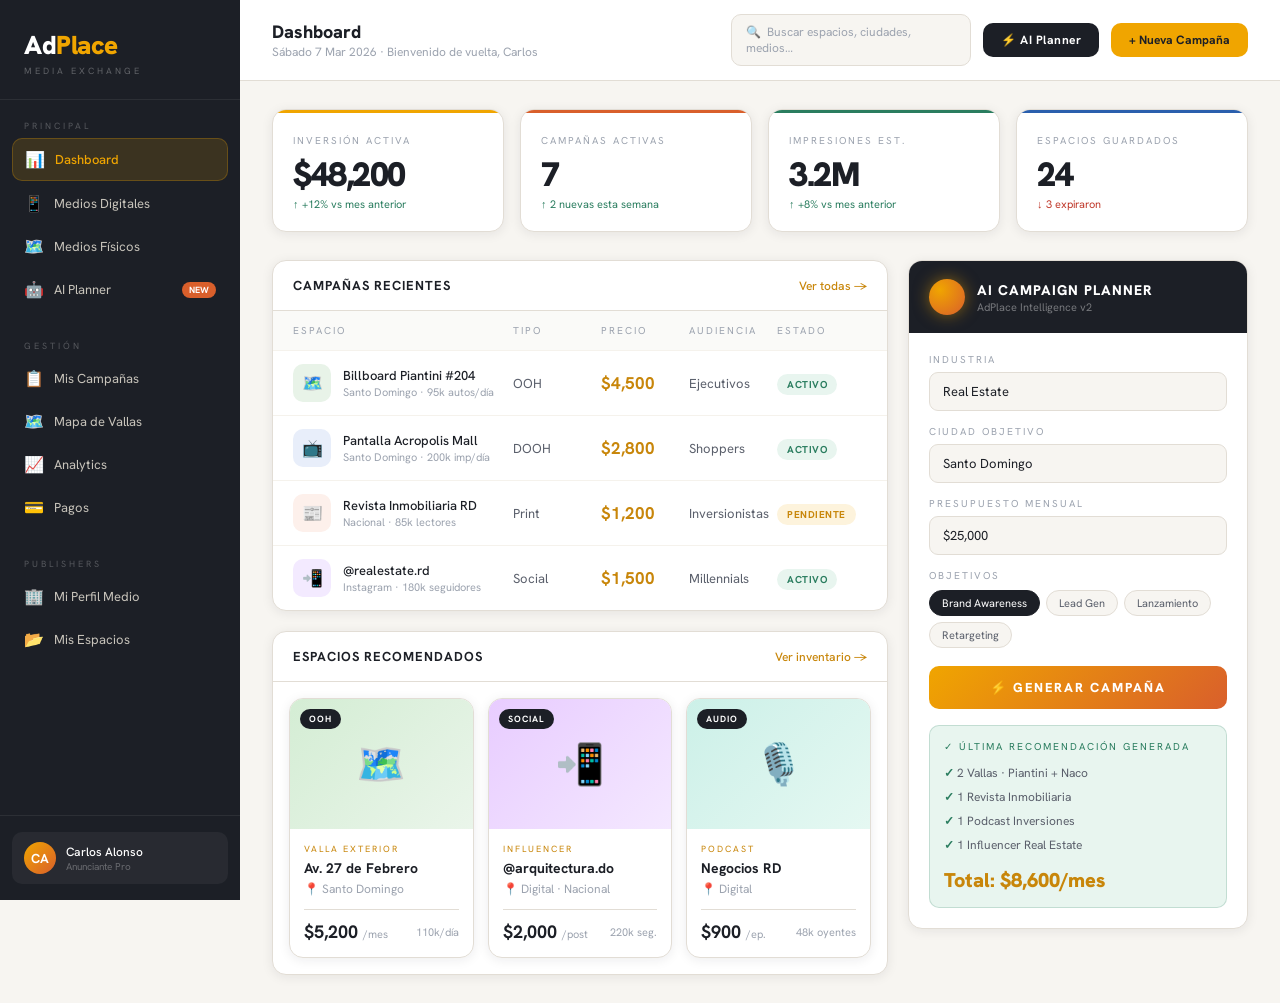
==== index.html @ d34240c7 "Rename adplace-web-v3.html to index.html" ====
<!DOCTYPE html>
<html lang="es">
<head>
<meta charset="UTF-8">
<meta name="viewport" content="width=device-width, initial-scale=1.0">
<title>AdPlace — Advertising Marketplace</title>
<link href="https://fonts.googleapis.com/css2?family=Hanken+Grotesk:wght@300;400;500;600;700;800;900&display=swap" rel="stylesheet">
<style>
*, *::before, *::after { box-sizing: border-box; margin: 0; padding: 0; }

:root {
  --white: #FFFFFF;
  --bg: #F7F5F1;
  --bg2: #EEE9E0;
  --sidebar: #1C1F26;
  --sidebar2: #252930;
  --sidebar-text: #C8C4BB;
  --sidebar-active: #F0A500;
  --navy: #1C1F26;
  --gold: #C8860A;
  --gold-light: #F0A500;
  --gold-bg: #FDF3DC;
  --orange: #D95F2B;
  --orange-bg: #FDF0EB;
  --green: #2A7D5F;
  --green-bg: #E8F5EF;
  --blue: #2A5FAD;
  --blue-bg: #E8EEFA;
  --red: #C0392B;
  --red-bg: #FDEDED;
  --text: #1C1F26;
  --text2: #5A5F6B;
  --text3: #9CA3AF;
  --border: #E2DDD5;
  --card: #FFFFFF;
  --shadow: 0 2px 12px rgba(28,31,38,0.08);
  --shadow-lg: 0 8px 40px rgba(28,31,38,0.14);
  --radius: 14px;
}

body {
  font-family: 'Hanken Grotesk', -apple-system, sans-serif;
  -webkit-font-smoothing: antialiased;
  -moz-osx-font-smoothing: grayscale;
  background: var(--bg);
  color: var(--text);
  overflow-x: hidden;
  min-height: 100vh;
}

/* ==================== */
/* APP SHELL            */
/* ==================== */
.app { display: flex; min-height: 100vh; }

/* SIDEBAR */
.sidebar {
  width: 240px;
  background: var(--sidebar);
  flex-shrink: 0;
  display: flex;
  flex-direction: column;
  position: fixed;
  top: 0; left: 0; bottom: 0;
  z-index: 100;
  overflow-y: auto;
}

.sidebar-logo {
  padding: 28px 24px 22px;
  border-bottom: 1px solid rgba(255,255,255,0.07);
}

.logo-mark {
  font-family: 'Hanken Grotesk', sans-serif;
  font-size: 26px;
  font-weight: 900;
  color: #fff;
  letter-spacing: -0.5px;
}

.logo-mark span { color: var(--gold-light); }

.logo-sub {
  font-family: 'Hanken Grotesk', sans-serif;
  font-size: 9px;
  letter-spacing: 3px;
  text-transform: uppercase;
  color: rgba(255,255,255,0.3);
  margin-top: 3px;
}

.sidebar-section {
  padding: 20px 12px 8px;
}

.sidebar-section-label {
  font-family: 'Hanken Grotesk', sans-serif;
  font-size: 9px;
  letter-spacing: 3px;
  text-transform: uppercase;
  color: rgba(255,255,255,0.25);
  padding: 0 12px;
  margin-bottom: 6px;
}

.nav-item {
  display: flex;
  align-items: center;
  gap: 10px;
  padding: 10px 12px;
  border-radius: 10px;
  cursor: pointer;
  transition: all 0.2s;
  margin-bottom: 2px;
  text-decoration: none;
}

.nav-item:hover { background: rgba(255,255,255,0.07); }

.nav-item.active {
  background: rgba(240,165,0,0.15);
  border: 1px solid rgba(240,165,0,0.25);
}

.nav-icon { font-size: 16px; width: 20px; text-align: center; flex-shrink: 0; }
.nav-label {
  font-family: 'Hanken Grotesk', sans-serif;
  font-size: 13px;
  color: var(--sidebar-text);
  font-weight: 400;
}

.nav-item.active .nav-label { color: var(--gold-light); font-weight: 500; }
.nav-badge {
  margin-left: auto;
  background: var(--orange);
  color: white;
  font-size: 9px;
  padding: 2px 7px;
  border-radius: 100px;
  font-family: 'Hanken Grotesk', sans-serif;
  font-weight: 700;
}

.sidebar-footer {
  margin-top: auto;
  padding: 16px 12px;
  border-top: 1px solid rgba(255,255,255,0.07);
}

.user-chip {
  display: flex;
  align-items: center;
  gap: 10px;
  padding: 10px 12px;
  border-radius: 10px;
  background: rgba(255,255,255,0.05);
}

.user-av {
  width: 32px; height: 32px;
  border-radius: 50%;
  background: linear-gradient(135deg, var(--gold-light), var(--orange));
  display: flex; align-items: center; justify-content: center;
  font-size: 13px; font-weight: 700; color: white;
  font-family: 'Hanken Grotesk', sans-serif;
  flex-shrink: 0;
}

.user-name { font-size: 12px; color: #fff; font-weight: 500; }
.user-role { font-size: 10px; color: rgba(255,255,255,0.3); }

/* MAIN */
.main {
  margin-left: 240px;
  flex: 1;
  display: flex;
  flex-direction: column;
  min-height: 100vh;
}

/* TOPBAR */
.topbar {
  background: var(--white);
  border-bottom: 1px solid var(--border);
  padding: 14px 32px;
  display: flex;
  align-items: center;
  justify-content: space-between;
  position: sticky;
  top: 0; z-index: 50;
}

.topbar-left h1 {
  font-family: 'Hanken Grotesk', sans-serif;
  font-size: 18px;
  font-weight: 800;
  color: var(--text);
}

.topbar-left p { font-size: 12px; color: var(--text3); margin-top: 1px; }

.topbar-right { display: flex; align-items: center; gap: 12px; }

.search-bar {
  display: flex;
  align-items: center;
  gap: 8px;
  background: var(--bg);
  border: 1px solid var(--border);
  border-radius: 10px;
  padding: 9px 14px;
  width: 240px;
  font-size: 12px;
  color: var(--text3);
  font-family: 'Hanken Grotesk', sans-serif;
  cursor: text;
}

.btn-primary {
  background: var(--navy);
  color: white;
  border: none;
  border-radius: 10px;
  padding: 9px 18px;
  font-family: 'Hanken Grotesk', sans-serif;
  font-size: 12px;
  font-weight: 700;
  letter-spacing: 0.5px;
  cursor: pointer;
  transition: opacity 0.2s;
  white-space: nowrap;
}

.btn-primary:hover { opacity: 0.85; }

.btn-gold {
  background: var(--gold-light);
  color: var(--navy);
  border: none;
  border-radius: 10px;
  padding: 9px 18px;
  font-family: 'Hanken Grotesk', sans-serif;
  font-size: 12px;
  font-weight: 700;
  cursor: pointer;
}

.btn-outline {
  background: transparent;
  color: var(--text2);
  border: 1px solid var(--border);
  border-radius: 10px;
  padding: 8px 16px;
  font-family: 'Hanken Grotesk', sans-serif;
  font-size: 12px;
  cursor: pointer;
}

/* CONTENT */
.content { padding: 28px 32px; flex: 1; }

/* ==================== */
/* PAGES (show/hide)    */
/* ==================== */
.page { display: none; }
.page.active { display: block; }

/* ==================== */
/* KPI CARDS            */
/* ==================== */
.kpi-grid {
  display: grid;
  grid-template-columns: repeat(4, 1fr);
  gap: 16px;
  margin-bottom: 28px;
}

.kpi-card {
  background: var(--card);
  border: 1px solid var(--border);
  border-radius: var(--radius);
  padding: 20px;
  box-shadow: var(--shadow);
  position: relative;
  overflow: hidden;
}

.kpi-top-bar {
  position: absolute;
  top: 0; left: 0; right: 0;
  height: 3px;
  border-radius: var(--radius) var(--radius) 0 0;
}

.kpi-card.gold .kpi-top-bar { background: var(--gold-light); }
.kpi-card.orange .kpi-top-bar { background: var(--orange); }
.kpi-card.green .kpi-top-bar { background: var(--green); }
.kpi-card.blue .kpi-top-bar { background: var(--blue); }

.kpi-label {
  font-family: 'Hanken Grotesk', sans-serif;
  font-size: 10px;
  text-transform: uppercase;
  letter-spacing: 2px;
  color: var(--text3);
  margin-bottom: 10px;
  margin-top: 4px;
}

.kpi-value {
  font-family: 'Hanken Grotesk', sans-serif;
  font-size: 34px;
  font-weight: 900;
  color: var(--text);
  line-height: 1;
  letter-spacing: -1.5px;
}

.kpi-change {
  font-size: 11px;
  margin-top: 6px;
  color: var(--green);
}

.kpi-change.down { color: var(--red); }

/* ==================== */
/* CARDS / PANELS       */
/* ==================== */
.card {
  background: var(--card);
  border: 1px solid var(--border);
  border-radius: var(--radius);
  box-shadow: var(--shadow);
  overflow: hidden;
}

.card-header {
  display: flex;
  justify-content: space-between;
  align-items: center;
  padding: 16px 20px;
  border-bottom: 1px solid var(--border);
}

.card-title {
  font-family: 'Hanken Grotesk', sans-serif;
  font-size: 13px;
  font-weight: 700;
  text-transform: uppercase;
  letter-spacing: 1px;
  color: var(--text);
}

.card-action {
  font-size: 12px;
  color: var(--gold);
  cursor: pointer;
  font-weight: 500;
}

/* ==================== */
/* TABLE                */
/* ==================== */
.table { width: 100%; }

.table-row {
  display: grid;
  padding: 13px 20px;
  border-bottom: 1px solid #F5F2EC;
  align-items: center;
  transition: background 0.15s;
  cursor: pointer;
}

.table-row:hover { background: var(--bg); }
.table-row:last-child { border-bottom: none; }

.table-head {
  background: #FAFAF8;
  cursor: default;
}

.table-head:hover { background: #FAFAF8; }

.th {
  font-family: 'Hanken Grotesk', sans-serif;
  font-size: 10px;
  text-transform: uppercase;
  letter-spacing: 2px;
  color: var(--text3);
}

.listing-name-cell {
  display: flex;
  align-items: center;
  gap: 12px;
}

.listing-icon {
  width: 38px; height: 38px;
  border-radius: 10px;
  display: flex; align-items: center; justify-content: center;
  font-size: 17px; flex-shrink: 0;
}

.ic-billboard { background: #E8F3E8; }
.ic-digital { background: #E8EEFA; }
.ic-magazine { background: #FDF0EB; }
.ic-podcast { background: #FDF3DC; }
.ic-influencer { background: #F3EAFF; }
.ic-radio { background: #EAF7FF; }

.listing-title { font-size: 13px; font-weight: 500; color: var(--text); }
.listing-sub { font-size: 11px; color: var(--text3); margin-top: 1px; }

.cell-text { font-size: 13px; color: var(--text2); }
.cell-price {
  font-family: 'Hanken Grotesk', sans-serif;
  font-size: 17px;
  font-weight: 700;
  color: var(--gold);
}

.pill {
  display: inline-block;
  padding: 4px 10px;
  border-radius: 100px;
  font-family: 'Hanken Grotesk', sans-serif;
  font-size: 10px;
  font-weight: 700;
  text-transform: uppercase;
  letter-spacing: 0.5px;
}

.pill-green { background: var(--green-bg); color: var(--green); }
.pill-orange { background: var(--orange-bg); color: var(--orange); }
.pill-gold { background: var(--gold-bg); color: var(--gold); }
.pill-blue { background: var(--blue-bg); color: var(--blue); }
.pill-red { background: var(--red-bg); color: var(--red); }

/* ==================== */
/* MEDIA TYPE SELECTOR  */
/* ==================== */
.media-type-banner {
  display: grid;
  grid-template-columns: 1fr 1fr;
  gap: 20px;
  margin-bottom: 28px;
}

.media-type-card {
  background: var(--card);
  border: 2px solid var(--border);
  border-radius: 18px;
  padding: 28px;
  cursor: pointer;
  transition: all 0.25s;
  position: relative;
  overflow: hidden;
}

.media-type-card::before {
  content: '';
  position: absolute;
  top: 0; left: 0; right: 0; bottom: 0;
  opacity: 0;
  transition: opacity 0.25s;
}

.media-type-card.digital::before { background: linear-gradient(135deg, rgba(42,95,173,0.05), transparent); }
.media-type-card.impreso::before { background: linear-gradient(135deg, rgba(200,134,10,0.05), transparent); }

.media-type-card:hover {
  border-color: var(--gold);
  transform: translateY(-2px);
  box-shadow: var(--shadow-lg);
}

.media-type-card:hover::before { opacity: 1; }

.media-type-icon {
  font-size: 36px;
  margin-bottom: 12px;
}

.media-type-title {
  font-family: 'Hanken Grotesk', sans-serif;
  font-size: 24px;
  font-weight: 900;
  color: var(--text);
  margin-bottom: 8px;
}

.media-type-desc {
  font-size: 13px;
  color: var(--text2);
  line-height: 1.6;
  margin-bottom: 16px;
}

.media-type-tags {
  display: flex;
  flex-wrap: wrap;
  gap: 6px;
}

.media-tag {
  background: var(--bg2);
  border-radius: 100px;
  padding: 4px 12px;
  font-size: 11px;
  color: var(--text2);
  font-family: 'Hanken Grotesk', sans-serif;
}

.media-type-count {
  position: absolute;
  top: 20px; right: 20px;
  font-family: 'Hanken Grotesk', sans-serif;
  font-size: 42px;
  font-weight: 900;
  color: var(--bg2);
  line-height: 1;
}

/* ==================== */
/* LISTING GRID         */
/* ==================== */
.listing-grid {
  display: grid;
  grid-template-columns: repeat(3, 1fr);
  gap: 18px;
}

.listing-card {
  background: var(--card);
  border: 1px solid var(--border);
  border-radius: var(--radius);
  overflow: hidden;
  cursor: pointer;
  transition: all 0.2s;
  box-shadow: var(--shadow);
}

.listing-card:hover {
  transform: translateY(-3px);
  box-shadow: var(--shadow-lg);
  border-color: var(--gold);
}

.listing-card-img {
  height: 130px;
  display: flex;
  align-items: center;
  justify-content: center;
  font-size: 40px;
  position: relative;
}

.bg-green { background: linear-gradient(135deg, #D4EDD4, #EAF5EA); }
.bg-blue { background: linear-gradient(135deg, #D4DEFF, #EAF0FF); }
.bg-amber { background: linear-gradient(135deg, #FFE8B3, #FFF4D9); }
.bg-rose { background: linear-gradient(135deg, #FFD5CC, #FFEDE8); }
.bg-teal { background: linear-gradient(135deg, #CCF0E8, #E5F8F2); }
.bg-purple { background: linear-gradient(135deg, #E8CCFF, #F4E8FF); }

.listing-card-badge {
  position: absolute;
  top: 10px; left: 10px;
  background: var(--navy);
  color: white;
  font-family: 'Hanken Grotesk', sans-serif;
  font-size: 9px;
  font-weight: 700;
  letter-spacing: 1px;
  text-transform: uppercase;
  padding: 4px 9px;
  border-radius: 100px;
}

.listing-card-body { padding: 14px; }
.listing-card-type {
  font-family: 'Hanken Grotesk', sans-serif;
  font-size: 9px;
  color: var(--gold);
  text-transform: uppercase;
  letter-spacing: 2px;
  margin-bottom: 4px;
}

.listing-card-name {
  font-family: 'Hanken Grotesk', sans-serif;
  font-size: 14px;
  font-weight: 700;
  color: var(--text);
  margin-bottom: 4px;
}

.listing-card-loc {
  font-size: 12px;
  color: var(--text3);
  margin-bottom: 12px;
}

.listing-card-stats {
  display: flex;
  justify-content: space-between;
  align-items: center;
  padding-top: 10px;
  border-top: 1px solid var(--border);
}

.listing-card-price {
  font-family: 'Hanken Grotesk', sans-serif;
  font-size: 18px;
  font-weight: 700;
  color: var(--text);
}

.listing-card-price span {
  font-family: 'Hanken Grotesk', sans-serif;
  font-size: 11px;
  color: var(--text3);
  font-weight: 400;
}

.listing-card-audience {
  font-size: 11px;
  color: var(--text3);
}

/* ==================== */
/* PROFILE PAGE         */
/* ==================== */
.profile-hero {
  background: var(--card);
  border: 1px solid var(--border);
  border-radius: 18px;
  overflow: hidden;
  margin-bottom: 24px;
  box-shadow: var(--shadow);
}

.profile-hero-banner {
  height: 160px;
  display: flex;
  align-items: center;
  justify-content: center;
  font-size: 60px;
  position: relative;
}

.profile-hero-banner .geo-badge {
  position: absolute;
  bottom: 14px; right: 14px;
  background: rgba(28,31,38,0.7);
  backdrop-filter: blur(8px);
  color: white;
  font-size: 12px;
  padding: 6px 12px;
  border-radius: 100px;
  font-family: 'Hanken Grotesk', sans-serif;
}

.profile-hero-body {
  padding: 20px 24px;
  display: flex;
  justify-content: space-between;
  align-items: flex-start;
  gap: 20px;
}

.profile-meta { flex: 1; }

.profile-name {
  font-family: 'Hanken Grotesk', sans-serif;
  font-size: 26px;
  font-weight: 900;
  color: var(--text);
  margin-bottom: 4px;
}

.profile-location {
  font-size: 13px;
  color: var(--text3);
  display: flex;
  align-items: center;
  gap: 6px;
  margin-bottom: 12px;
}

.profile-tags { display: flex; gap: 8px; flex-wrap: wrap; }

.profile-actions { display: flex; gap: 10px; flex-shrink: 0; }

/* Stats Row */
.stats-row {
  display: grid;
  grid-template-columns: repeat(5, 1fr);
  gap: 0;
}

.stat-item {
  padding: 16px 0;
  text-align: center;
  border-right: 1px solid var(--border);
}

.stat-item:last-child { border-right: none; }

.stat-num {
  font-family: 'Hanken Grotesk', sans-serif;
  font-size: 24px;
  font-weight: 900;
  color: var(--text);
}

.stat-label {
  font-family: 'Hanken Grotesk', sans-serif;
  font-size: 9px;
  text-transform: uppercase;
  letter-spacing: 2px;
  color: var(--text3);
  margin-top: 3px;
}

/* Profile Sections */
.profile-grid {
  display: grid;
  grid-template-columns: 1fr 340px;
  gap: 20px;
}

/* Map placeholder */
.map-container {
  background: var(--card);
  border: 1px solid var(--border);
  border-radius: var(--radius);
  overflow: hidden;
  box-shadow: var(--shadow);
  margin-bottom: 20px;
}

.map-header {
  padding: 14px 18px;
  border-bottom: 1px solid var(--border);
  display: flex;
  align-items: center;
  justify-content: space-between;
}

.map-body {
  height: 260px;
  background: linear-gradient(135deg, #E8F0F8, #D4E4F4);
  position: relative;
  overflow: hidden;
}

/* Fake map grid */
.map-body::before {
  content: '';
  position: absolute;
  inset: 0;
  background-image: 
    linear-gradient(rgba(100,130,200,0.15) 1px, transparent 1px),
    linear-gradient(90deg, rgba(100,130,200,0.15) 1px, transparent 1px);
  background-size: 40px 40px;
}

/* Roads */
.map-road-h, .map-road-v {
  position: absolute;
  background: rgba(255,255,255,0.7);
}

.map-road-h { height: 8px; left: 0; right: 0; }
.map-road-v { width: 8px; top: 0; bottom: 0; }

.r1 { top: 30%; }
.r2 { top: 60%; }
.r3 { top: 78%; }
.c1 { left: 25%; }
.c2 { left: 55%; }
.c3 { left: 75%; }

/* Map pins */
.map-pin {
  position: absolute;
  transform: translate(-50%, -50%);
}

.pin-dot {
  width: 20px; height: 20px;
  border-radius: 50% 50% 50% 0;
  transform: rotate(-45deg);
  border: 2px solid white;
  box-shadow: 0 2px 8px rgba(0,0,0,0.3);
  cursor: pointer;
  transition: transform 0.2s;
}

.pin-dot:hover { transform: rotate(-45deg) scale(1.3); }
.pin-primary { background: var(--orange); }
.pin-secondary { background: var(--gold-light); }
.pin-active { background: var(--green); }

.pin-label {
  position: absolute;
  left: 26px; top: -4px;
  background: white;
  padding: 3px 8px;
  border-radius: 6px;
  font-size: 10px;
  font-family: 'Hanken Grotesk', sans-serif;
  font-weight: 700;
  color: var(--text);
  white-space: nowrap;
  box-shadow: 0 2px 6px rgba(0,0,0,0.1);
}

/* ==================== */
/* AI PLANNER           */
/* ==================== */
.ai-panel {
  background: var(--card);
  border: 1px solid var(--border);
  border-radius: var(--radius);
  overflow: hidden;
  box-shadow: var(--shadow);
}

.ai-panel-header {
  padding: 18px 20px;
  background: var(--navy);
  display: flex;
  align-items: center;
  gap: 12px;
}

.ai-orb {
  width: 36px; height: 36px;
  border-radius: 50%;
  background: radial-gradient(circle at 30% 30%, var(--gold-light), var(--orange));
  box-shadow: 0 0 16px rgba(240,165,0,0.5);
  animation: pulse 2s ease-in-out infinite;
  flex-shrink: 0;
}

@keyframes pulse {
  0%, 100% { box-shadow: 0 0 16px rgba(240,165,0,0.4); }
  50% { box-shadow: 0 0 28px rgba(240,165,0,0.8); }
}

.ai-header-text .ai-title {
  font-family: 'Hanken Grotesk', sans-serif;
  font-size: 14px;
  font-weight: 800;
  color: white;
  text-transform: uppercase;
  letter-spacing: 1px;
}

.ai-header-text .ai-sub {
  font-size: 11px;
  color: rgba(255,255,255,0.4);
  margin-top: 1px;
}

.ai-body { padding: 20px; }

.ai-label {
  font-family: 'Hanken Grotesk', sans-serif;
  font-size: 10px;
  text-transform: uppercase;
  letter-spacing: 2px;
  color: var(--text3);
  display: block;
  margin-bottom: 6px;
  margin-top: 14px;
}

.ai-label:first-child { margin-top: 0; }

.ai-input {
  width: 100%;
  background: var(--bg);
  border: 1px solid var(--border);
  border-radius: 9px;
  padding: 10px 13px;
  font-size: 13px;
  color: var(--text);
  font-family: 'Hanken Grotesk', sans-serif;
  outline: none;
}

.ai-input:focus { border-color: var(--gold); }

.ai-tags { display: flex; flex-wrap: wrap; gap: 6px; margin-top: 8px; }

.ai-tag {
  background: var(--bg);
  border: 1px solid var(--border);
  border-radius: 100px;
  padding: 5px 12px;
  font-size: 11px;
  color: var(--text2);
  font-family: 'Hanken Grotesk', sans-serif;
  cursor: pointer;
  transition: all 0.2s;
}

.ai-tag.selected {
  background: var(--navy);
  border-color: var(--navy);
  color: white;
}

.btn-ai {
  width: 100%;
  background: linear-gradient(135deg, var(--gold-light), var(--orange));
  color: white;
  border: none;
  border-radius: 10px;
  padding: 13px;
  font-family: 'Hanken Grotesk', sans-serif;
  font-size: 13px;
  font-weight: 800;
  letter-spacing: 2px;
  text-transform: uppercase;
  cursor: pointer;
  margin-top: 18px;
  transition: opacity 0.2s;
}

.btn-ai:hover { opacity: 0.9; }

.ai-result {
  margin-top: 16px;
  padding: 14px;
  background: var(--green-bg);
  border: 1px solid rgba(42,125,95,0.2);
  border-radius: 10px;
}

.ai-result-label {
  font-family: 'Hanken Grotesk', sans-serif;
  font-size: 10px;
  text-transform: uppercase;
  letter-spacing: 2px;
  color: var(--green);
  margin-bottom: 8px;
}

.ai-result-list {
  font-size: 12px;
  color: var(--text2);
  line-height: 2;
  list-style: none;
}

.ai-result-list li::before { content: '✓  '; color: var(--green); font-weight: 700; }

.ai-result-total {
  margin-top: 10px;
  font-family: 'Hanken Grotesk', sans-serif;
  font-size: 20px;
  font-weight: 900;
  color: var(--gold);
}

/* ==================== */
/* CAMPAIGN VIEW        */
/* ==================== */
.campaign-header-card {
  background: var(--card);
  border: 1px solid var(--border);
  border-radius: 18px;
  padding: 24px;
  margin-bottom: 24px;
  box-shadow: var(--shadow);
  display: flex;
  justify-content: space-between;
  align-items: center;
  gap: 20px;
}

.campaign-title-area {}
.campaign-name {
  font-family: 'Hanken Grotesk', sans-serif;
  font-size: 28px;
  font-weight: 900;
  color: var(--text);
  margin-bottom: 4px;
}

.campaign-meta {
  font-size: 13px;
  color: var(--text3);
  display: flex;
  align-items: center;
  gap: 16px;
}

.campaign-meta-item {
  display: flex; align-items: center; gap: 5px;
}

.campaign-actions { display: flex; gap: 10px; }

.progress-bar-wrap {
  background: var(--bg2);
  border-radius: 100px;
  height: 6px;
  width: 200px;
  overflow: hidden;
  margin-top: 4px;
}

.progress-bar-fill {
  height: 100%;
  border-radius: 100px;
  background: linear-gradient(90deg, var(--gold-light), var(--orange));
}

/* Campaign grid */
.campaign-grid { display: grid; grid-template-columns: 1fr 300px; gap: 20px; margin-bottom: 24px; }

.channel-list .channel-item {
  display: flex;
  align-items: center;
  gap: 14px;
  padding: 14px 20px;
  border-bottom: 1px solid var(--border);
  transition: background 0.15s;
}

.channel-item:last-child { border-bottom: none; }
.channel-item:hover { background: var(--bg); }

.channel-icon {
  width: 42px; height: 42px;
  border-radius: 11px;
  display: flex; align-items: center; justify-content: center;
  font-size: 20px; flex-shrink: 0;
}

.channel-info { flex: 1; }
.channel-name { font-size: 13px; font-weight: 500; color: var(--text); }
.channel-detail { font-size: 11px; color: var(--text3); margin-top: 2px; }
.channel-price { font-family: 'Hanken Grotesk', sans-serif; font-size: 17px; font-weight: 700; color: var(--gold); }

/* Donut Chart Placeholder */
.donut-wrap {
  padding: 20px;
  text-align: center;
}

.donut {
  width: 140px; height: 140px;
  border-radius: 50%;
  margin: 0 auto 16px;
  background: conic-gradient(
    var(--orange) 0deg 130deg,
    var(--gold-light) 130deg 220deg,
    var(--blue) 220deg 280deg,
    var(--green) 280deg 360deg
  );
  position: relative;
}

.donut::after {
  content: '';
  position: absolute;
  width: 80px; height: 80px;
  background: white;
  border-radius: 50%;
  top: 50%; left: 50%;
  transform: translate(-50%,-50%);
}

.donut-legend { list-style: none; text-align: left; display: inline-block; }
.donut-legend li {
  display: flex; align-items: center; gap: 8px;
  font-size: 12px; color: var(--text2);
  margin-bottom: 6px;
}

.legend-dot {
  width: 8px; height: 8px; border-radius: 50%; flex-shrink: 0;
}

/* ==================== */
/* CONTENT GRID 2-COL   */
/* ==================== */
.two-col { display: grid; grid-template-columns: 1fr 340px; gap: 20px; align-items: start; }

/* Tabs */
.tab-row {
  display: flex;
  gap: 4px;
  background: var(--bg2);
  border-radius: 10px;
  padding: 4px;
  width: fit-content;
  margin-bottom: 20px;
}

.tab-btn {
  padding: 7px 18px;
  border-radius: 7px;
  font-family: 'Hanken Grotesk', sans-serif;
  font-size: 12px;
  font-weight: 700;
  cursor: pointer;
  color: var(--text3);
  transition: all 0.2s;
  border: none;
  background: transparent;
}

.tab-btn.active {
  background: white;
  color: var(--text);
  box-shadow: var(--shadow);
}

/* Filter Row */
.filter-row {
  display: flex;
  gap: 8px;
  margin-bottom: 20px;
  flex-wrap: wrap;
  align-items: center;
}

.filter-pill {
  background: var(--card);
  border: 1px solid var(--border);
  border-radius: 100px;
  padding: 6px 14px;
  font-family: 'Hanken Grotesk', sans-serif;
  font-size: 11px;
  cursor: pointer;
  color: var(--text2);
  transition: all 0.2s;
}

.filter-pill:hover, .filter-pill.active {
  background: var(--navy);
  border-color: var(--navy);
  color: white;
}

/* ==================== */
/* GEOMAP PANEL         */
/* ==================== */
.geo-panel {
  background: var(--card);
  border: 1px solid var(--border);
  border-radius: var(--radius);
  overflow: hidden;
  margin-bottom: 20px;
  box-shadow: var(--shadow);
}

.geo-map-body {
  height: 320px;
  background: linear-gradient(160deg, #E4EDF8 0%, #D0E2F2 40%, #C8DAF0 100%);
  position: relative;
  overflow: hidden;
}

.geo-map-body::before {
  content: '';
  position: absolute; inset: 0;
  background-image:
    linear-gradient(rgba(80,120,200,0.1) 1px, transparent 1px),
    linear-gradient(90deg, rgba(80,120,200,0.1) 1px, transparent 1px);
  background-size: 50px 50px;
}

/* Roads */
.geo-road {
  position: absolute;
  background: rgba(255,255,255,0.8);
}

.geo-road-h { height: 10px; left: 0; right: 0; }
.geo-road-v { width: 10px; top: 0; bottom: 0; }
.geo-road-sm { height: 5px; }
.geo-road-v-sm { width: 5px; }
.gr1 { top: 35%; }
.gr2 { top: 62%; }
.gr3 { top: 80%; }
.gc1 { left: 20%; }
.gc2 { left: 48%; }
.gc3 { left: 70%; }
.sm4 { top: 20%; }
.sm5 { top: 50%; }
.vc4 { left: 35%; }
.vc5 { left: 85%; }

.geo-zone {
  position: absolute;
  border-radius: 10px;
  border: 2px dashed rgba(200,134,10,0.4);
  background: rgba(200,134,10,0.08);
}

.geo-label-zone {
  position: absolute;
  font-family: 'Hanken Grotesk', sans-serif;
  font-size: 9px;
  font-weight: 700;
  letter-spacing: 1px;
  text-transform: uppercase;
  color: rgba(28,31,38,0.5);
}

.geo-pin-wrap {
  position: absolute;
  transform: translate(-50%, -50%);
  cursor: pointer;
}

.geo-pin {
  display: flex;
  flex-direction: column;
  align-items: center;
}

.geo-pin-dot {
  width: 28px; height: 28px;
  border-radius: 50% 50% 50% 0;
  transform: rotate(-45deg);
  border: 3px solid white;
  box-shadow: 0 3px 12px rgba(0,0,0,0.25);
  transition: transform 0.2s;
}

.geo-pin-dot:hover { transform: rotate(-45deg) scale(1.2); }
.geo-pin-orange { background: var(--orange); }
.geo-pin-gold { background: var(--gold-light); }
.geo-pin-green { background: var(--green); }
.geo-pin-navy { background: var(--navy); }

.geo-tooltip {
  position: absolute;
  bottom: 36px; left: 50%;
  transform: translateX(-50%);
  background: white;
  border: 1px solid var(--border);
  border-radius: 8px;
  padding: 6px 10px;
  white-space: nowrap;
  box-shadow: 0 4px 16px rgba(0,0,0,0.12);
  opacity: 0;
  pointer-events: none;
  transition: opacity 0.2s;
  z-index: 10;
}

.geo-pin-wrap:hover .geo-tooltip { opacity: 1; }

.geo-tooltip-name { font-size: 11px; font-weight: 600; color: var(--text); font-family: 'Hanken Grotesk', sans-serif; }
.geo-tooltip-info { font-size: 10px; color: var(--text3); }

.geo-legend {
  padding: 12px 16px;
  display: flex;
  gap: 16px;
  border-top: 1px solid var(--border);
  background: var(--card);
}

.geo-legend-item {
  display: flex; align-items: center; gap: 6px;
  font-size: 11px; color: var(--text2);
  font-family: 'Hanken Grotesk', sans-serif;
}

.geo-dot {
  width: 10px; height: 10px; border-radius: 50%;
}

/* Publisher panel */
.publisher-stats-grid {
  display: grid;
  grid-template-columns: repeat(2, 1fr);
  gap: 10px;
  margin-bottom: 16px;
}

.pub-stat {
  background: var(--bg);
  border-radius: 10px;
  padding: 12px;
}

.pub-stat-num {
  font-family: 'Hanken Grotesk', sans-serif;
  font-size: 20px;
  font-weight: 900;
  color: var(--text);
}

.pub-stat-label {
  font-family: 'Hanken Grotesk', sans-serif;
  font-size: 9px;
  text-transform: uppercase;
  letter-spacing: 1.5px;
  color: var(--text3);
  margin-top: 2px;
}

/* Reviews */
.review-item {
  padding: 14px 0;
  border-bottom: 1px solid var(--border);
}

.review-item:last-child { border-bottom: none; }

.review-header { display: flex; justify-content: space-between; align-items: center; margin-bottom: 6px; }
.review-author { font-size: 13px; font-weight: 500; color: var(--text); }
.review-stars { color: var(--gold-light); font-size: 12px; }
.review-text { font-size: 12px; color: var(--text2); line-height: 1.5; }
.review-date { font-size: 10px; color: var(--text3); margin-top: 4px; }

/* Breadcrumb */
.breadcrumb {
  display: flex; align-items: center; gap: 8px;
  font-size: 12px; color: var(--text3);
  margin-bottom: 20px;
  font-family: 'Hanken Grotesk', sans-serif;
}

.breadcrumb span { color: var(--text2); cursor: pointer; }
.breadcrumb span:hover { color: var(--gold); }
.breadcrumb .sep { color: var(--border); }

/* Scroll container for sub-pages */
.page-scroll { max-height: calc(100vh - 70px); overflow-y: auto; }

/* ==================== */
/* ANIMATIONS           */
/* ==================== */
@keyframes fadeUp {
  from { opacity: 0; transform: translateY(12px); }
  to { opacity: 1; transform: translateY(0); }
}

.page.active { animation: fadeUp 0.25s ease; }

/* ==================== */
/* RESPONSIVE           */
/* ==================== */
@media (max-width: 1100px) {
  .kpi-grid { grid-template-columns: repeat(2, 1fr); }
  .listing-grid { grid-template-columns: repeat(2, 1fr); }
  .two-col, .campaign-grid, .profile-grid { grid-template-columns: 1fr; }
}

@media (max-width: 768px) {
  .sidebar { width: 64px; }
  .sidebar .logo-sub, .nav-label, .sidebar-section-label, .user-name, .user-role, .logo-mark { display: none; }
  .main { margin-left: 64px; }
  .content { padding: 20px 16px; }
  .media-type-banner { grid-template-columns: 1fr; }
  .stats-row { grid-template-columns: repeat(3, 1fr); }
  .listing-grid { grid-template-columns: 1fr; }
}
</style>
</head>
<body>

<div class="app">

  <!-- SIDEBAR -->
  <aside class="sidebar">
    <div class="sidebar-logo">
      <div class="logo-mark">Ad<span>Place</span></div>
      <div class="logo-sub">Media Exchange</div>
    </div>

    <div class="sidebar-section">
      <div class="sidebar-section-label">Principal</div>
      <a class="nav-item active" onclick="showPage('dashboard')">
        <span class="nav-icon">📊</span>
        <span class="nav-label">Dashboard</span>
      </a>
      <a class="nav-item" onclick="showPage('digital-listing')">
        <span class="nav-icon">📱</span>
        <span class="nav-label">Medios Digitales</span>
      </a>
      <a class="nav-item" onclick="showPage('impreso-listing')">
        <span class="nav-icon">🗺️</span>
        <span class="nav-label">Medios Físicos</span>
      </a>
      <a class="nav-item" onclick="showPage('ai-planner')">
        <span class="nav-icon">🤖</span>
        <span class="nav-label">AI Planner</span>
        <span class="nav-badge">NEW</span>
      </a>
    </div>

    <div class="sidebar-section">
      <div class="sidebar-section-label">Gestión</div>
      <a class="nav-item" onclick="showPage('campanas')">
        <span class="nav-icon">📋</span>
        <span class="nav-label">Mis Campañas</span>
      </a>
      <a class="nav-item" onclick="showPage('geo')">
        <span class="nav-icon">🗺️</span>
        <span class="nav-label">Mapa de Vallas</span>
      </a>
      <a class="nav-item">
        <span class="nav-icon">📈</span>
        <span class="nav-label">Analytics</span>
      </a>
      <a class="nav-item">
        <span class="nav-icon">💳</span>
        <span class="nav-label">Pagos</span>
      </a>
    </div>

    <div class="sidebar-section">
      <div class="sidebar-section-label">Publishers</div>
      <a class="nav-item" onclick="showPage('publisher')">
        <span class="nav-icon">🏢</span>
        <span class="nav-label">Mi Perfil Medio</span>
      </a>
      <a class="nav-item">
        <span class="nav-icon">📂</span>
        <span class="nav-label">Mis Espacios</span>
      </a>
    </div>

    <div class="sidebar-footer">
      <div class="user-chip">
        <div class="user-av">CA</div>
        <div>
          <div class="user-name">Carlos Alonso</div>
          <div class="user-role">Anunciante Pro</div>
        </div>
      </div>
    </div>
  </aside>

  <!-- MAIN CONTENT -->
  <main class="main">

    <!-- TOPBAR -->
    <div class="topbar" id="topbar">
      <div class="topbar-left">
        <h1 id="page-title">Dashboard</h1>
        <p id="page-sub">Sábado 7 Mar 2026 · Bienvenido de vuelta, Carlos</p>
      </div>
      <div class="topbar-right">
        <div class="search-bar">🔍&nbsp; Buscar espacios, ciudades, medios…</div>
        <button class="btn-primary" onclick="showPage('ai-planner')">⚡ AI Planner</button>
        <button class="btn-gold" onclick="showPage('campanas')">+ Nueva Campaña</button>
      </div>
    </div>

    <!-- CONTENT AREA -->
    <div class="content">

      <!-- ========================= -->
      <!-- PAGE: DASHBOARD           -->
      <!-- ========================= -->
      <div class="page active" id="page-dashboard">
        
        <div class="kpi-grid">
          <div class="kpi-card gold">
            <div class="kpi-top-bar"></div>
            <div class="kpi-label">Inversión Activa</div>
            <div class="kpi-value">$48,200</div>
            <div class="kpi-change">↑ +12% vs mes anterior</div>
          </div>
          <div class="kpi-card orange">
            <div class="kpi-top-bar"></div>
            <div class="kpi-label">Campañas Activas</div>
            <div class="kpi-value">7</div>
            <div class="kpi-change">↑ 2 nuevas esta semana</div>
          </div>
          <div class="kpi-card green">
            <div class="kpi-top-bar"></div>
            <div class="kpi-label">Impresiones Est.</div>
            <div class="kpi-value">3.2M</div>
            <div class="kpi-change">↑ +8% vs mes anterior</div>
          </div>
          <div class="kpi-card blue">
            <div class="kpi-top-bar"></div>
            <div class="kpi-label">Espacios Guardados</div>
            <div class="kpi-value">24</div>
            <div class="kpi-change down">↓ 3 expiraron</div>
          </div>
        </div>

        <div class="two-col">
          <div>
            <div class="card" style="margin-bottom:20px">
              <div class="card-header">
                <div class="card-title">Campañas Recientes</div>
                <div class="card-action" onclick="showPage('campanas')">Ver todas →</div>
              </div>
              <div class="table">
                <div class="table-row table-head" style="grid-template-columns: 2.5fr 1fr 1fr 1fr 90px">
                  <div class="th">Espacio</div>
                  <div class="th">Tipo</div>
                  <div class="th">Precio</div>
                  <div class="th">Audiencia</div>
                  <div class="th">Estado</div>
                </div>
                <div class="table-row" style="grid-template-columns: 2.5fr 1fr 1fr 1fr 90px" onclick="showPage('campana-detalle')">
                  <div class="listing-name-cell">
                    <div class="listing-icon ic-billboard">🗺️</div>
                    <div>
                      <div class="listing-title">Billboard Piantini #204</div>
                      <div class="listing-sub">Santo Domingo · 95k autos/día</div>
                    </div>
                  </div>
                  <div class="cell-text">OOH</div>
                  <div class="cell-price">$4,500</div>
                  <div class="cell-text">Ejecutivos</div>
                  <div><span class="pill pill-green">Activo</span></div>
                </div>
                <div class="table-row" style="grid-template-columns: 2.5fr 1fr 1fr 1fr 90px" onclick="showPage('campana-detalle')">
                  <div class="listing-name-cell">
                    <div class="listing-icon ic-digital">📺</div>
                    <div>
                      <div class="listing-title">Pantalla Acropolis Mall</div>
                      <div class="listing-sub">Santo Domingo · 200k imp/día</div>
                    </div>
                  </div>
                  <div class="cell-text">DOOH</div>
                  <div class="cell-price">$2,800</div>
                  <div class="cell-text">Shoppers</div>
                  <div><span class="pill pill-green">Activo</span></div>
                </div>
                <div class="table-row" style="grid-template-columns: 2.5fr 1fr 1fr 1fr 90px" onclick="showPage('campana-detalle')">
                  <div class="listing-name-cell">
                    <div class="listing-icon ic-magazine">📰</div>
                    <div>
                      <div class="listing-title">Revista Inmobiliaria RD</div>
                      <div class="listing-sub">Nacional · 85k lectores</div>
                    </div>
                  </div>
                  <div class="cell-text">Print</div>
                  <div class="cell-price">$1,200</div>
                  <div class="cell-text">Inversionistas</div>
                  <div><span class="pill pill-gold">Pendiente</span></div>
                </div>
                <div class="table-row" style="grid-template-columns: 2.5fr 1fr 1fr 1fr 90px" onclick="showPage('campana-detalle')">
                  <div class="listing-name-cell">
                    <div class="listing-icon ic-influencer">📲</div>
                    <div>
                      <div class="listing-title">@realestate.rd</div>
                      <div class="listing-sub">Instagram · 180k seguidores</div>
                    </div>
                  </div>
                  <div class="cell-text">Social</div>
                  <div class="cell-price">$1,500</div>
                  <div class="cell-text">Millennials</div>
                  <div><span class="pill pill-green">Activo</span></div>
                </div>
              </div>
            </div>

            <div class="card">
              <div class="card-header">
                <div class="card-title">Espacios Recomendados</div>
                <div class="card-action" onclick="showPage('digital-listing')">Ver inventario →</div>
              </div>
              <div style="display:grid; grid-template-columns: repeat(3,1fr); gap:14px; padding:16px">
                <div class="listing-card" onclick="showPage('listing-detalle')">
                  <div class="listing-card-img bg-green">🗺️<div class="listing-card-badge">OOH</div></div>
                  <div class="listing-card-body">
                    <div class="listing-card-type">Valla Exterior</div>
                    <div class="listing-card-name">Av. 27 de Febrero</div>
                    <div class="listing-card-loc">📍 Santo Domingo</div>
                    <div class="listing-card-stats">
                      <div class="listing-card-price">$5,200 <span>/mes</span></div>
                      <div class="listing-card-audience">110k/día</div>
                    </div>
                  </div>
                </div>
                <div class="listing-card" onclick="showPage('listing-detalle')">
                  <div class="listing-card-img bg-purple">📲<div class="listing-card-badge">Social</div></div>
                  <div class="listing-card-body">
                    <div class="listing-card-type">Influencer</div>
                    <div class="listing-card-name">@arquitectura.do</div>
                    <div class="listing-card-loc">📍 Digital · Nacional</div>
                    <div class="listing-card-stats">
                      <div class="listing-card-price">$2,000 <span>/post</span></div>
                      <div class="listing-card-audience">220k seg.</div>
                    </div>
                  </div>
                </div>
                <div class="listing-card" onclick="showPage('listing-detalle')">
                  <div class="listing-card-img bg-teal">🎙️<div class="listing-card-badge">Audio</div></div>
                  <div class="listing-card-body">
                    <div class="listing-card-type">Podcast</div>
                    <div class="listing-card-name">Negocios RD</div>
                    <div class="listing-card-loc">📍 Digital</div>
                    <div class="listing-card-stats">
                      <div class="listing-card-price">$900 <span>/ep.</span></div>
                      <div class="listing-card-audience">48k oyentes</div>
                    </div>
                  </div>
                </div>
              </div>
            </div>
          </div>

          <!-- AI Panel -->
          <div>
            <div class="ai-panel">
              <div class="ai-panel-header">
                <div class="ai-orb"></div>
                <div class="ai-header-text">
                  <div class="ai-title">AI Campaign Planner</div>
                  <div class="ai-sub">AdPlace Intelligence v2</div>
                </div>
              </div>
              <div class="ai-body">
                <label class="ai-label">Industria</label>
                <input class="ai-input" value="Real Estate" placeholder="Ej: Real Estate, Retail…">
                <label class="ai-label">Ciudad objetivo</label>
                <input class="ai-input" value="Santo Domingo" placeholder="Ciudad…">
                <label class="ai-label">Presupuesto mensual</label>
                <input class="ai-input" value="$25,000" placeholder="$10k – $50k">
                <label class="ai-label">Objetivos</label>
                <div class="ai-tags">
                  <span class="ai-tag selected">Brand Awareness</span>
                  <span class="ai-tag">Lead Gen</span>
                  <span class="ai-tag">Lanzamiento</span>
                  <span class="ai-tag">Retargeting</span>
                </div>
                <button class="btn-ai" onclick="showPage('ai-planner')">⚡ GENERAR CAMPAÑA</button>
                <div class="ai-result">
                  <div class="ai-result-label">✓ Última recomendación generada</div>
                  <ul class="ai-result-list">
                    <li>2 Vallas · Piantini + Naco</li>
                    <li>1 Revista Inmobiliaria</li>
                    <li>1 Podcast Inversiones</li>
                    <li>1 Influencer Real Estate</li>
                  </ul>
                  <div class="ai-result-total">Total: $8,600/mes</div>
                </div>
              </div>
            </div>
          </div>
        </div>
      </div>

      <!-- ========================= -->
      <!-- PAGE: EXPLORAR MEDIOS     -->
      <!-- ========================= -->
      <div class="page" id="page-explorar">
        
        <div class="media-type-banner">
          <div class="media-type-card digital" onclick="showPage('digital-listing')">
            <div class="media-type-count">840</div>
            <div class="media-type-icon">📱</div>
            <div class="media-type-title">Medios Digitales</div>
            <div class="media-type-desc">Pantallas DOOH, redes sociales, influencers, podcasts, newsletters, apps y plataformas de streaming.</div>
            <div class="media-type-tags">
              <span class="media-tag">Pantallas DOOH</span>
              <span class="media-tag">Influencers</span>
              <span class="media-tag">Podcasts</span>
              <span class="media-tag">Newsletters</span>
              <span class="media-tag">CTV / Streaming</span>
              <span class="media-tag">Apps</span>
            </div>
          </div>
          <div class="media-type-card impreso" onclick="showPage('impreso-listing')">
            <div class="media-type-count">420</div>
            <div class="media-type-icon">🖨️</div>
            <div class="media-type-title">Medios Impresos & Físicos</div>
            <div class="media-type-desc">Vallas, mupis, revistas, periódicos, aeropuertos, transporte exterior y retail media.</div>
            <div class="media-type-tags">
              <span class="media-tag">Vallas OOH</span>
              <span class="media-tag">Revistas</span>
              <span class="media-tag">Periódicos</span>
              <span class="media-tag">Aeropuertos</span>
              <span class="media-tag">Transporte</span>
              <span class="media-tag">Retail Media</span>
            </div>
          </div>
        </div>

        <div class="card">
          <div class="card-header">
            <div class="card-title">Todos los Espacios Disponibles</div>
            <div style="display:flex; gap:8px">
              <button class="btn-outline">Filtros ▾</button>
              <button class="btn-outline">Ordenar ▾</button>
            </div>
          </div>
          <div style="padding: 16px 20px; border-bottom: 1px solid var(--border)">
            <div class="filter-row" style="margin-bottom:0">
              <span class="filter-pill active">Todos</span>
              <span class="filter-pill">Vallas OOH</span>
              <span class="filter-pill">DOOH</span>
              <span class="filter-pill">Revistas</span>
              <span class="filter-pill">Podcasts</span>
              <span class="filter-pill">Influencers</span>
              <span class="filter-pill">Radio</span>
              <span class="filter-pill">Newsletters</span>
            </div>
          </div>
          <div style="padding: 20px">
            <div class="listing-grid">
              <div class="listing-card" onclick="showPage('listing-detalle')">
                <div class="listing-card-img bg-green">🗺️<div class="listing-card-badge">OOH</div></div>
                <div class="listing-card-body">
                  <div class="listing-card-type">Valla Exterior</div>
                  <div class="listing-card-name">Billboard Piantini #204</div>
                  <div class="listing-card-loc">📍 Santo Domingo, Piantini</div>
                  <div class="listing-card-stats">
                    <div class="listing-card-price">$4,500 <span>/mes</span></div>
                    <div class="listing-card-audience">95k autos/día</div>
                  </div>
                </div>
              </div>
              <div class="listing-card" onclick="showPage('listing-detalle')">
                <div class="listing-card-img bg-blue">📺<div class="listing-card-badge">DOOH</div></div>
                <div class="listing-card-body">
                  <div class="listing-card-type">Pantalla Digital</div>
                  <div class="listing-card-name">Pantalla Acropolis Mall</div>
                  <div class="listing-card-loc">📍 Santo Domingo, Centro</div>
                  <div class="listing-card-stats">
                    <div class="listing-card-price">$2,800 <span>/mes</span></div>
                    <div class="listing-card-audience">200k imp/día</div>
                  </div>
                </div>
              </div>
              <div class="listing-card" onclick="showPage('listing-detalle')">
                <div class="listing-card-img bg-amber">📰<div class="listing-card-badge">Print</div></div>
                <div class="listing-card-body">
                  <div class="listing-card-type">Revista</div>
                  <div class="listing-card-name">Revista Inmobiliaria RD</div>
                  <div class="listing-card-loc">📍 Nacional · Mensual</div>
                  <div class="listing-card-stats">
                    <div class="listing-card-price">$1,200 <span>/ed.</span></div>
                    <div class="listing-card-audience">85k lectores</div>
                  </div>
                </div>
              </div>
              <div class="listing-card" onclick="showPage('listing-detalle')">
                <div class="listing-card-img bg-teal">🎙️<div class="listing-card-badge">Podcast</div></div>
                <div class="listing-card-body">
                  <div class="listing-card-type">Podcast</div>
                  <div class="listing-card-name">Negocios RD Weekly</div>
                  <div class="listing-card-loc">📍 Digital · Semanal</div>
                  <div class="listing-card-stats">
                    <div class="listing-card-price">$900 <span>/ep.</span></div>
                    <div class="listing-card-audience">48k oyentes</div>
                  </div>
                </div>
              </div>
              <div class="listing-card" onclick="showPage('listing-detalle')">
                <div class="listing-card-img bg-purple">📲<div class="listing-card-badge">Social</div></div>
                <div class="listing-card-body">
                  <div class="listing-card-type">Influencer</div>
                  <div class="listing-card-name">@arquitectura.do</div>
                  <div class="listing-card-loc">📍 Instagram · Nacional</div>
                  <div class="listing-card-stats">
                    <div class="listing-card-price">$2,000 <span>/post</span></div>
                    <div class="listing-card-audience">220k seguidores</div>
                  </div>
                </div>
              </div>
              <div class="listing-card" onclick="showPage('listing-detalle')">
                <div class="listing-card-img bg-rose">📻<div class="listing-card-badge">Radio</div></div>
                <div class="listing-card-body">
                  <div class="listing-card-type">Radio</div>
                  <div class="listing-card-name">Z101 Prime Time</div>
                  <div class="listing-card-loc">📍 Nacional · 8-9am</div>
                  <div class="listing-card-stats">
                    <div class="listing-card-price">$3,400 <span>/sem.</span></div>
                    <div class="listing-card-audience">320k oyentes</div>
                  </div>
                </div>
              </div>
            </div>
          </div>
        </div>
      </div>

      <!-- ========================= -->
      <!-- PAGE: DIGITAL LISTING     -->
      <!-- ========================= -->
      <div class="page" id="page-digital-listing">
        <div class="breadcrumb">
          <span onclick="showPage('digital-listing')">Explorar</span>
          <span class="sep">/</span>
          <span style="color:var(--text);cursor:default">Medios Digitales</span>
        </div>

        <div style="margin-bottom:24px">
          <h2 style="font-family:'Hanken Grotesk',sans-serif; font-size:30px; font-weight:900; margin-bottom:6px">Medios Digitales</h2>
          <p style="color:var(--text2); font-size:14px">840 espacios disponibles · Pantallas, influencers, podcasts, newsletters y más</p>
        </div>

        <div class="tab-row">
          <button class="tab-btn active">Todos</button>
          <button class="tab-btn">Pantallas DOOH</button>
          <button class="tab-btn">Influencers</button>
          <button class="tab-btn">Podcasts</button>
          <button class="tab-btn">Newsletters</button>
        </div>

        <div class="listing-grid" style="margin-bottom:20px">
          <div class="listing-card" onclick="showPage('listing-detalle')">
            <div class="listing-card-img bg-blue">📺<div class="listing-card-badge">DOOH</div></div>
            <div class="listing-card-body">
              <div class="listing-card-type">Pantalla Digital</div>
              <div class="listing-card-name">Pantalla Acropolis Mall</div>
              <div class="listing-card-loc">📍 Santo Domingo</div>
              <div class="listing-card-stats"><div class="listing-card-price">$2,800 <span>/mes</span></div><div class="listing-card-audience">200k/día</div></div>
            </div>
          </div>
          <div class="listing-card" onclick="showPage('listing-detalle')">
            <div class="listing-card-img bg-purple">📲<div class="listing-card-badge">Influencer</div></div>
            <div class="listing-card-body">
              <div class="listing-card-type">Influencer</div>
              <div class="listing-card-name">@arquitectura.do</div>
              <div class="listing-card-loc">📍 Instagram · 220k</div>
              <div class="listing-card-stats"><div class="listing-card-price">$2,000 <span>/post</span></div><div class="listing-card-audience">4.2% eng.</div></div>
            </div>
          </div>
          <div class="listing-card" onclick="showPage('listing-detalle')">
            <div class="listing-card-img bg-teal">🎙️<div class="listing-card-badge">Podcast</div></div>
            <div class="listing-card-body">
              <div class="listing-card-type">Podcast</div>
              <div class="listing-card-name">Negocios RD Weekly</div>
              <div class="listing-card-loc">📍 Spotify + Apple</div>
              <div class="listing-card-stats"><div class="listing-card-price">$900 <span>/ep.</span></div><div class="listing-card-audience">48k oyentes</div></div>
            </div>
          </div>
          <div class="listing-card" onclick="showPage('listing-detalle')">
            <div class="listing-card-img" style="background:linear-gradient(135deg,#FFD6E0,#FFEBF0);">📧<div class="listing-card-badge">Newsletter</div></div>
            <div class="listing-card-body">
              <div class="listing-card-type">Newsletter</div>
              <div class="listing-card-name">Inversiones RD Weekly</div>
              <div class="listing-card-loc">📍 Email · 28k suscriptores</div>
              <div class="listing-card-stats"><div class="listing-card-price">$600 <span>/envío</span></div><div class="listing-card-audience">42% open rate</div></div>
            </div>
          </div>
          <div class="listing-card" onclick="showPage('listing-detalle')">
            <div class="listing-card-img" style="background:linear-gradient(135deg,#D0F0E0,#E4F8EE);">📱<div class="listing-card-badge">App</div></div>
            <div class="listing-card-body">
              <div class="listing-card-type">App Banner</div>
              <div class="listing-card-name">SuperApp RD</div>
              <div class="listing-card-loc">📍 iOS + Android</div>
              <div class="listing-card-stats"><div class="listing-card-price">$1,800 <span>/sem.</span></div><div class="listing-card-audience">500k usuarios</div></div>
            </div>
          </div>
          <div class="listing-card" onclick="showPage('listing-detalle')">
            <div class="listing-card-img bg-rose">📺<div class="listing-card-badge">CTV</div></div>
            <div class="listing-card-body">
              <div class="listing-card-type">Streaming / CTV</div>
              <div class="listing-card-name">Canal Digital RD</div>
              <div class="listing-card-loc">📍 Smart TV · Nacional</div>
              <div class="listing-card-stats"><div class="listing-card-price">$4,500 <span>/sem.</span></div><div class="listing-card-audience">180k viewers</div></div>
            </div>
          </div>
        </div>
      </div>

      <!-- ========================= -->
      <!-- PAGE: IMPRESO LISTING     -->
      <!-- ========================= -->
      <div class="page" id="page-impreso-listing">
        <div class="breadcrumb">
          <span onclick="showPage('digital-listing')">Explorar</span>
          <span class="sep">/</span>
          <span style="color:var(--text);cursor:default">Medios Impresos & Físicos</span>
        </div>
        <div style="margin-bottom:24px">
          <h2 style="font-family:'Hanken Grotesk',sans-serif; font-size:30px; font-weight:900; margin-bottom:6px">Medios Impresos & Físicos</h2>
          <p style="color:var(--text2); font-size:14px">420 espacios disponibles · Vallas, revistas, periódicos, aeropuertos y más</p>
        </div>
        <div class="tab-row">
          <button class="tab-btn active">Todos</button>
          <button class="tab-btn" onclick="showPage('geo')">Vallas OOH 🗺️</button>
          <button class="tab-btn">Revistas</button>
          <button class="tab-btn">Aeropuerto</button>
          <button class="tab-btn">Transporte</button>
        </div>
        <div class="listing-grid">
          <div class="listing-card" onclick="showPage('listing-detalle')">
            <div class="listing-card-img bg-green">🗺️<div class="listing-card-badge">OOH</div></div>
            <div class="listing-card-body">
              <div class="listing-card-type">Valla Exterior</div>
              <div class="listing-card-name">Billboard Piantini #204</div>
              <div class="listing-card-loc">📍 Piantini · 95k autos/día</div>
              <div class="listing-card-stats"><div class="listing-card-price">$4,500 <span>/mes</span></div><div class="listing-card-audience">14x48 ft</div></div>
            </div>
          </div>
          <div class="listing-card" onclick="showPage('listing-detalle')">
            <div class="listing-card-img bg-amber">📰<div class="listing-card-badge">Print</div></div>
            <div class="listing-card-body">
              <div class="listing-card-type">Revista</div>
              <div class="listing-card-name">Revista Inmobiliaria RD</div>
              <div class="listing-card-loc">📍 Nacional · Mensual</div>
              <div class="listing-card-stats"><div class="listing-card-price">$1,200 <span>/ed.</span></div><div class="listing-card-audience">85k lectores</div></div>
            </div>
          </div>
          <div class="listing-card" onclick="showPage('listing-detalle')">
            <div class="listing-card-img bg-rose">✈️<div class="listing-card-badge">Aeropuerto</div></div>
            <div class="listing-card-body">
              <div class="listing-card-type">Aeropuerto</div>
              <div class="listing-card-name">Panel SDQ Las Américas</div>
              <div class="listing-card-loc">📍 Aeropuerto SDQ · T1</div>
              <div class="listing-card-stats"><div class="listing-card-price">$6,000 <span>/mes</span></div><div class="listing-card-audience">180k pax/mes</div></div>
            </div>
          </div>
          <div class="listing-card" onclick="showPage('listing-detalle')">
            <div class="listing-card-img bg-teal">🚌<div class="listing-card-badge">Transporte</div></div>
            <div class="listing-card-body">
              <div class="listing-card-type">Transporte</div>
              <div class="listing-card-name">Flotilla Buses Urbanos</div>
              <div class="listing-card-loc">📍 SD · 45 unidades</div>
              <div class="listing-card-stats"><div class="listing-card-price">$3,200 <span>/mes</span></div><div class="listing-card-audience">260k contactos</div></div>
            </div>
          </div>
          <div class="listing-card" onclick="showPage('listing-detalle')">
            <div class="listing-card-img bg-green">🏪<div class="listing-card-badge">Retail</div></div>
            <div class="listing-card-body">
              <div class="listing-card-type">Retail Media</div>
              <div class="listing-card-name">Supermercados Nacional</div>
              <div class="listing-card-loc">📍 20 sucursales</div>
              <div class="listing-card-stats"><div class="listing-card-price">$2,400 <span>/mes</span></div><div class="listing-card-audience">1.2M visitas</div></div>
            </div>
          </div>
          <div class="listing-card" onclick="showPage('listing-detalle')">
            <div class="listing-card-img bg-blue">📰<div class="listing-card-badge">Periódico</div></div>
            <div class="listing-card-body">
              <div class="listing-card-type">Periódico</div>
              <div class="listing-card-name">Listín Diario</div>
              <div class="listing-card-loc">📍 Nacional · Diario</div>
              <div class="listing-card-stats"><div class="listing-card-price">$2,800 <span>/pub.</span></div><div class="listing-card-audience">120k lectores</div></div>
            </div>
          </div>
        </div>
      </div>

      <!-- ========================= -->
      <!-- PAGE: LISTING DETALLE     -->
      <!-- ========================= -->
      <div class="page" id="page-listing-detalle">
        <div class="breadcrumb">
          <span onclick="showPage('digital-listing')">Explorar</span>
          <span class="sep">/</span>
          <span onclick="showPage('impreso-listing')">Medios Físicos</span>
          <span class="sep">/</span>
          <span style="color:var(--text);cursor:default">Billboard Piantini #204</span>
        </div>

        <div style="display:grid; grid-template-columns: 1fr 340px; gap:24px; align-items:start">
          <div>
            <div class="profile-hero">
              <div class="profile-hero-banner bg-green" style="height:220px; font-size:80px">
                🗺️
                <div class="geo-badge">📍 18.4861°N, 69.9312°W</div>
              </div>
              <div class="profile-hero-body">
                <div class="profile-meta">
                  <div class="profile-name">Billboard Piantini #204</div>
                  <div class="profile-location">📍 Av. Abraham Lincoln esq. 27 de Febrero, Piantini, Santo Domingo</div>
                  <div class="profile-tags">
                    <span class="pill pill-green">Disponible</span>
                    <span class="pill pill-blue">OOH · Valla</span>
                    <span class="pill pill-gold">Verificado ✓</span>
                  </div>
                </div>
                <div class="profile-actions">
                  <button class="btn-primary">Reservar Ahora</button>
                  <button class="btn-outline">♡ Guardar</button>
                </div>
              </div>
              <div class="stats-row">
                <div class="stat-item"><div class="stat-num">95k</div><div class="stat-label">Autos/Día</div></div>
                <div class="stat-item"><div class="stat-num">14×48</div><div class="stat-label">Tamaño (ft)</div></div>
                <div class="stat-item"><div class="stat-num">4.8★</div><div class="stat-label">Rating</div></div>
                <div class="stat-item"><div class="stat-num">2.8M</div><div class="stat-label">Imp./Mes Est.</div></div>
                <div class="stat-item"><div class="stat-num">$1.60</div><div class="stat-label">CPM</div></div>
              </div>
            </div>

            <!-- Geo Map -->
            <div class="geo-panel">
              <div class="map-header">
                <div class="card-title">Geolocalización</div>
                <div style="display:flex; gap:8px">
                  <span class="pill pill-green" style="font-size:10px">Vista Satélite</span>
                  <span class="pill pill-blue">Ver en Maps</span>
                </div>
              </div>
              <div class="geo-map-body">
                <!-- Roads -->
                <div class="geo-road geo-road-h gr1"></div>
                <div class="geo-road geo-road-h gr2"></div>
                <div class="geo-road geo-road-h gr3"></div>
                <div class="geo-road geo-road-v gc1"></div>
                <div class="geo-road geo-road-v gc2"></div>
                <div class="geo-road geo-road-v gc3"></div>
                <div class="geo-road geo-road-h geo-road-sm sm4"></div>
                <div class="geo-road geo-road-h geo-road-sm sm5"></div>

                <!-- Zone highlight -->
                <div class="geo-zone" style="top:22%;left:15%;width:38%;height:50%"></div>
                <div class="geo-label-zone" style="top:18%;left:16%">Piantini</div>

                <!-- Main pin -->
                <div class="geo-pin-wrap" style="left:35%;top:35%">
                  <div class="geo-pin">
                    <div class="geo-pin-dot geo-pin-orange"></div>
                  </div>
                  <div class="geo-tooltip">
                    <div class="geo-tooltip-name">📍 Billboard #204</div>
                    <div class="geo-tooltip-info">Av. Lincoln · 95k autos/día</div>
                  </div>
                </div>

                <!-- Nearby pins -->
                <div class="geo-pin-wrap" style="left:22%;top:60%">
                  <div class="geo-pin"><div class="geo-pin-dot geo-pin-gold"></div></div>
                  <div class="geo-tooltip"><div class="geo-tooltip-name">Billboard #201</div><div class="geo-tooltip-info">Disponible · $4,200</div></div>
                </div>
                <div class="geo-pin-wrap" style="left:56%;top:30%">
                  <div class="geo-pin"><div class="geo-pin-dot geo-pin-navy"></div></div>
                  <div class="geo-tooltip"><div class="geo-tooltip-name">Billboard #210</div><div class="geo-tooltip-info">Ocupado</div></div>
                </div>
                <div class="geo-pin-wrap" style="left:68%;top:62%">
                  <div class="geo-pin"><div class="geo-pin-dot geo-pin-green"></div></div>
                  <div class="geo-tooltip"><div class="geo-tooltip-name">Pantalla DOOH Mall</div><div class="geo-tooltip-info">Disponible · $2,800</div></div>
                </div>
              </div>
              <div class="geo-legend">
                <div class="geo-legend-item"><div class="geo-dot" style="background:var(--orange)"></div>Este espacio</div>
                <div class="geo-legend-item"><div class="geo-dot" style="background:var(--gold-light)"></div>Disponible</div>
                <div class="geo-legend-item"><div class="geo-dot" style="background:var(--navy)"></div>Ocupado</div>
                <div class="geo-legend-item"><div class="geo-dot" style="background:var(--green)"></div>Otros tipos</div>
              </div>
            </div>

            <!-- Reviews -->
            <div class="card">
              <div class="card-header">
                <div class="card-title">Reseñas de Anunciantes (4.8★)</div>
              </div>
              <div style="padding: 0 20px">
                <div class="review-item">
                  <div class="review-header">
                    <div class="review-author">Constructora Torres Verde</div>
                    <div class="review-stars">★★★★★</div>
                  </div>
                  <div class="review-text">Excelente ubicación en Piantini. Notamos aumento en leads desde que colocamos nuestra campaña. Muy buena visibilidad a toda hora del día.</div>
                  <div class="review-date">Febrero 2026</div>
                </div>
                <div class="review-item">
                  <div class="review-header">
                    <div class="review-author">Banco Popular RD</div>
                    <div class="review-stars">★★★★☆</div>
                  </div>
                  <div class="review-text">Buena exposición en zona premium. El proceso de reserva fue muy sencillo a través de la plataforma.</div>
                  <div class="review-date">Enero 2026</div>
                </div>
              </div>
            </div>
          </div>

          <!-- Booking panel -->
          <div>
            <div class="card" style="margin-bottom:16px; padding:20px">
              <div style="font-family:'Hanken Grotesk',sans-serif; font-size:28px; font-weight:900; color:var(--gold)">$4,500 <span style="font-family:'Hanken Grotesk',sans-serif; font-size:14px; color:var(--text3); font-weight:400">/mes</span></div>
              <div style="font-size:12px; color:var(--text3); margin-bottom:16px">+15% comisión de plataforma</div>

              <label class="ai-label" style="margin-top:0">Fecha de inicio</label>
              <input class="ai-input" type="text" value="01 Abril 2026">
              <label class="ai-label">Duración</label>
              <div class="ai-tags" style="margin-top:0">
                <span class="ai-tag selected">1 mes</span>
                <span class="ai-tag">3 meses</span>
                <span class="ai-tag">6 meses</span>
                <span class="ai-tag">12 meses</span>
              </div>

              <div style="margin-top:16px; padding:12px; background:var(--bg); border-radius:10px">
                <div style="display:flex; justify-content:space-between; font-size:12px; margin-bottom:6px">
                  <span style="color:var(--text2)">Espacio</span><span>$4,500</span>
                </div>
                <div style="display:flex; justify-content:space-between; font-size:12px; margin-bottom:6px">
                  <span style="color:var(--text2)">Comisión (15%)</span><span>$675</span>
                </div>
                <div style="display:flex; justify-content:space-between; font-size:13px; font-weight:600; margin-top:8px; padding-top:8px; border-top:1px solid var(--border)">
                  <span>Total</span><span style="color:var(--gold); font-family:'Hanken Grotesk',sans-serif; font-size:18px;">$5,175</span>
                </div>
              </div>

              <button class="btn-primary" style="width:100%; padding:13px; margin-top:14px; font-size:13px">Reservar Espacio</button>
              <button class="btn-outline" style="width:100%; margin-top:8px">Solicitar Info</button>
            </div>

            <!-- Publisher card -->
            <div class="card" style="padding:16px; cursor:pointer" onclick="showPage('publisher')">
              <div style="font-family:'Hanken Grotesk',sans-serif; font-size:10px; text-transform:uppercase; letter-spacing:2px; color:var(--text3); margin-bottom:12px">Publisher</div>
              <div style="display:flex; align-items:center; gap:12px; margin-bottom:12px">
                <div style="width:46px;height:46px;border-radius:12px;background:linear-gradient(135deg,var(--gold-light),var(--orange));display:flex;align-items:center;justify-content:center;font-size:20px;flex-shrink:0;">🏢</div>
                <div>
                  <div style="font-weight:600; font-size:14px">Outdoor Media RD</div>
                  <div style="font-size:11px; color:var(--text3)">Verificado · Desde 2018</div>
                </div>
              </div>
              <div class="publisher-stats-grid">
                <div class="pub-stat"><div class="pub-stat-num">48</div><div class="pub-stat-label">Espacios</div></div>
                <div class="pub-stat"><div class="pub-stat-num">4.9★</div><div class="pub-stat-label">Rating</div></div>
                <div class="pub-stat"><div class="pub-stat-num">98%</div><div class="pub-stat-label">Respuesta</div></div>
                <div class="pub-stat"><div class="pub-stat-num">124</div><div class="pub-stat-label">Campañas</div></div>
              </div>
              <div style="font-size:12px; color:var(--gold); font-weight:500">Ver perfil completo →</div>
            </div>
          </div>
        </div>
      </div>

      <!-- ========================= -->
      <!-- PAGE: PUBLISHER PROFILE   -->
      <!-- ========================= -->
      <div class="page" id="page-publisher">
        <div class="breadcrumb">
          <span onclick="showPage('digital-listing')">Explorar</span>
          <span class="sep">/</span>
          <span style="color:var(--text);cursor:default">Outdoor Media RD</span>
        </div>

        <div class="profile-hero">
          <div class="profile-hero-banner" style="background:linear-gradient(135deg,#1C1F26,#2A2F3A); font-size:50px;">
            🏢
            <div class="geo-badge">📍 Santo Domingo, RD</div>
          </div>
          <div class="profile-hero-body">
            <div class="profile-meta">
              <div class="profile-name">Outdoor Media RD</div>
              <div class="profile-location">📍 Santo Domingo, República Dominicana · Activo desde 2018</div>
              <div class="profile-tags">
                <span class="pill pill-green">Verificado ✓</span>
                <span class="pill pill-gold">Top Publisher 2025</span>
                <span class="pill pill-blue">OOH · DOOH</span>
              </div>
            </div>
            <div class="profile-actions">
              <button class="btn-primary">Ver Espacios (48)</button>
              <button class="btn-outline">Contactar</button>
            </div>
          </div>
          <div class="stats-row" style="grid-template-columns: repeat(6,1fr)">
            <div class="stat-item"><div class="stat-num">48</div><div class="stat-label">Espacios</div></div>
            <div class="stat-item"><div class="stat-num">4.9★</div><div class="stat-label">Rating</div></div>
            <div class="stat-item"><div class="stat-num">124</div><div class="stat-label">Campañas</div></div>
            <div class="stat-item"><div class="stat-num">98%</div><div class="stat-label">Respuesta</div></div>
            <div class="stat-item"><div class="stat-num">12M</div><div class="stat-label">Imp./Mes</div></div>
            <div class="stat-item"><div class="stat-num">$1.42</div><div class="stat-label">CPM Prom.</div></div>
          </div>
        </div>

        <div class="profile-grid">
          <div>
            <!-- About -->
            <div class="card" style="margin-bottom:20px; padding:20px">
              <div class="card-title" style="margin-bottom:12px">Sobre el Publisher</div>
              <p style="font-size:13px; color:var(--text2); line-height:1.7; margin-bottom:12px">
                Outdoor Media RD es la empresa líder en publicidad exterior de República Dominicana con más de 7 años de experiencia. Operamos 48 estructuras estratégicamente ubicadas en las principales arterias de Santo Domingo, Santiago y las Regiones Norte y Este.
              </p>
              <div style="display:flex; gap:8px; flex-wrap:wrap">
                <span class="pill pill-blue">Santo Domingo</span>
                <span class="pill pill-blue">Santiago</span>
                <span class="pill pill-blue">La Romana</span>
                <span class="pill pill-gold">Vallas</span>
                <span class="pill pill-gold">Mupis</span>
                <span class="pill pill-gold">DOOH</span>
              </div>
            </div>

            <!-- Audience stats -->
            <div class="card" style="margin-bottom:20px">
              <div class="card-header">
                <div class="card-title">Stats de Audiencia</div>
              </div>
              <div style="padding:20px; display:grid; grid-template-columns: repeat(3,1fr); gap:14px">
                <div style="background:var(--bg); border-radius:12px; padding:16px; text-align:center">
                  <div style="font-size:28px; margin-bottom:8px">👔</div>
                  <div style="font-family:'Hanken Grotesk',sans-serif; font-size:22px; font-weight:900">68%</div>
                  <div style="font-size:11px; color:var(--text3); margin-top:2px; font-family:'Hanken Grotesk',sans-serif; text-transform:uppercase; letter-spacing:1px">Nivel ABC1</div>
                </div>
                <div style="background:var(--bg); border-radius:12px; padding:16px; text-align:center">
                  <div style="font-size:28px; margin-bottom:8px">📅</div>
                  <div style="font-family:'Hanken Grotesk',sans-serif; font-size:22px; font-weight:900">25–44</div>
                  <div style="font-size:11px; color:var(--text3); margin-top:2px; font-family:'Hanken Grotesk',sans-serif; text-transform:uppercase; letter-spacing:1px">Rango de Edad</div>
                </div>
                <div style="background:var(--bg); border-radius:12px; padding:16px; text-align:center">
                  <div style="font-size:28px; margin-bottom:8px">🚗</div>
                  <div style="font-family:'Hanken Grotesk',sans-serif; font-size:22px; font-weight:900">1.4M</div>
                  <div style="font-size:11px; color:var(--text3); margin-top:2px; font-family:'Hanken Grotesk',sans-serif; text-transform:uppercase; letter-spacing:1px">Imp. Sem. Total</div>
                </div>
              </div>
              <div style="padding: 0 20px 20px; display:grid; grid-template-columns: repeat(4,1fr); gap:10px">
                <div class="pub-stat"><div class="pub-stat-num">72%</div><div class="pub-stat-label">Hora Pico AM</div></div>
                <div class="pub-stat"><div class="pub-stat-num">$1.42</div><div class="pub-stat-label">CPM Prom.</div></div>
                <div class="pub-stat"><div class="pub-stat-num">8.2s</div><div class="pub-stat-label">Tiempo Vista</div></div>
                <div class="pub-stat"><div class="pub-stat-num">94%</div><div class="pub-stat-label">Ocupación</div></div>
              </div>
            </div>

            <!-- Espacios del publisher -->
            <div class="card">
              <div class="card-header">
                <div class="card-title">Sus Espacios (48)</div>
                <div class="card-action" onclick="showPage('geo')">Ver en Mapa →</div>
              </div>
              <div style="padding:16px">
                <div style="display:grid; grid-template-columns: repeat(2,1fr); gap:12px">
                  <div class="listing-card" onclick="showPage('listing-detalle')">
                    <div class="listing-card-img bg-green" style="height:90px; font-size:30px">🗺️<div class="listing-card-badge" style="font-size:8px">OOH</div></div>
                    <div class="listing-card-body">
                      <div class="listing-card-name" style="font-size:12px">Billboard Piantini #204</div>
                      <div class="listing-card-stats"><div class="listing-card-price" style="font-size:15px">$4,500</div><span class="pill pill-green" style="font-size:9px">Disponible</span></div>
                    </div>
                  </div>
                  <div class="listing-card" onclick="showPage('listing-detalle')">
                    <div class="listing-card-img bg-blue" style="height:90px; font-size:30px">📺<div class="listing-card-badge" style="font-size:8px">DOOH</div></div>
                    <div class="listing-card-body">
                      <div class="listing-card-name" style="font-size:12px">Pantalla Naco Mall</div>
                      <div class="listing-card-stats"><div class="listing-card-price" style="font-size:15px">$2,200</div><span class="pill pill-orange" style="font-size:9px">Ocupado</span></div>
                    </div>
                  </div>
                </div>
              </div>
            </div>
          </div>

          <!-- Right: Reviews + Contact -->
          <div>
            <div class="card" style="margin-bottom:16px; padding:20px">
              <div style="display:flex; align-items:center; justify-content:space-between; margin-bottom:16px">
                <div style="font-family:'Hanken Grotesk',sans-serif; font-size:40px; font-weight:900">4.9</div>
                <div>
                  <div style="color:var(--gold-light); font-size:20px">★★★★★</div>
                  <div style="font-size:12px; color:var(--text3)">124 reseñas</div>
                </div>
              </div>
              <!-- Rating bars -->
              <div style="font-size:12px; color:var(--text2)">
                <div style="display:flex; align-items:center; gap:8px; margin-bottom:6px">
                  <span>5★</span>
                  <div style="flex:1; background:var(--bg2); border-radius:100px; height:6px"><div style="width:85%; height:100%; background:var(--gold-light); border-radius:100px"></div></div>
                  <span>104</span>
                </div>
                <div style="display:flex; align-items:center; gap:8px; margin-bottom:6px">
                  <span>4★</span>
                  <div style="flex:1; background:var(--bg2); border-radius:100px; height:6px"><div style="width:12%; height:100%; background:var(--gold-light); border-radius:100px"></div></div>
                  <span>15</span>
                </div>
                <div style="display:flex; align-items:center; gap:8px">
                  <span>3★</span>
                  <div style="flex:1; background:var(--bg2); border-radius:100px; height:6px"><div style="width:4%; height:100%; background:var(--gold-light); border-radius:100px"></div></div>
                  <span>5</span>
                </div>
              </div>
            </div>

            <div class="card" style="padding: 0 20px">
              <div class="review-item">
                <div class="review-header"><div class="review-author">Constructora Torres Verde</div><div class="review-stars">★★★★★</div></div>
                <div class="review-text">Excelente partner. Muy profesionales y el tráfico reportado es exacto. Los recomiendo totalmente.</div>
                <div class="review-date">Feb 2026</div>
              </div>
              <div class="review-item">
                <div class="review-header"><div class="review-author">Banco Popular RD</div><div class="review-stars">★★★★★</div></div>
                <div class="review-text">Ubicaciones premium, muy buena visibilidad en zonas de alto tráfico. Proceso fácil por la plataforma.</div>
                <div class="review-date">Ene 2026</div>
              </div>
              <div class="review-item">
                <div class="review-header"><div class="review-author">Claro RD</div><div class="review-stars">★★★★☆</div></div>
                <div class="review-text">Buena cobertura en SD. El dashboard de métricas es muy útil para rastrear la campaña.</div>
                <div class="review-date">Dic 2025</div>
              </div>
            </div>
          </div>
        </div>
      </div>

      <!-- ========================= -->
      <!-- PAGE: MAPA GEO VALLAS     -->
      <!-- ========================= -->
      <div class="page" id="page-geo">
        <div style="display:flex; justify-content:space-between; align-items:center; margin-bottom:20px">
          <div>
            <h2 style="font-family:'Hanken Grotesk',sans-serif; font-size:26px; font-weight:900">Mapa de Vallas</h2>
            <p style="font-size:13px; color:var(--text2); margin-top:2px">Geolocalización de todos los espacios OOH disponibles</p>
          </div>
          <div style="display:flex; gap:8px">
            <button class="btn-outline">Filtrar por zona</button>
            <button class="btn-primary">+ Agregar Espacio</button>
          </div>
        </div>

        <div style="display:grid; grid-template-columns: 1fr 300px; gap:20px; align-items:start">
          <div>
            <!-- Big geo map -->
            <div class="geo-panel">
              <div class="map-header">
                <div class="card-title">Santo Domingo — 42 Espacios</div>
                <div style="display:flex; gap:8px">
                  <span class="pill pill-green">Disponible (28)</span>
                  <span class="pill pill-red">Ocupado (14)</span>
                </div>
              </div>
              <div class="geo-map-body" style="height:420px">
                <!-- Road grid -->
                <div class="geo-road geo-road-h" style="top:28%;height:12px;background:rgba(255,255,255,0.9)"></div>
                <div class="geo-road geo-road-h" style="top:55%;height:10px"></div>
                <div class="geo-road geo-road-h geo-road-sm" style="top:20%"></div>
                <div class="geo-road geo-road-h geo-road-sm" style="top:40%"></div>
                <div class="geo-road geo-road-h geo-road-sm" style="top:72%"></div>
                <div class="geo-road geo-road-v" style="left:30%;width:12px;background:rgba(255,255,255,0.9)"></div>
                <div class="geo-road geo-road-v" style="left:60%"></div>
                <div class="geo-road geo-road-v geo-road-v-sm" style="left:18%"></div>
                <div class="geo-road geo-road-v geo-road-v-sm" style="left:45%"></div>
                <div class="geo-road geo-road-v geo-road-v-sm" style="left:78%"></div>

                <!-- Zones -->
                <div class="geo-zone" style="top:15%;left:20%;width:25%;height:40%"></div>
                <div class="geo-label-zone" style="top:12%;left:21%">Piantini</div>
                <div class="geo-zone" style="top:15%;left:48%;width:20%;height:35%;border-color:rgba(42,95,173,0.4);background:rgba(42,95,173,0.05)"></div>
                <div class="geo-label-zone" style="top:12%;left:49%;color:rgba(42,95,173,0.5)">Naco</div>
                <div class="geo-zone" style="top:58%;left:22%;width:30%;height:30%;border-color:rgba(42,125,95,0.4);background:rgba(42,125,95,0.05)"></div>
                <div class="geo-label-zone" style="top:55%;left:23%;color:rgba(42,125,95,0.5)">Centro</div>

                <!-- Map Labels -->
                <div style="position:absolute; top:24%;left:22%; font-family:'Hanken Grotesk',sans-serif; font-size:10px; color:rgba(0,0,0,0.4); font-weight:700">Av. Lincoln</div>
                <div style="position:absolute; top:52%;left:5%; font-family:'Hanken Grotesk',sans-serif; font-size:10px; color:rgba(0,0,0,0.4); font-weight:700">27 de Febrero</div>

                <!-- Pins - Piantini -->
                <div class="geo-pin-wrap" style="left:30%;top:30%">
                  <div class="geo-pin"><div class="geo-pin-dot geo-pin-orange"></div></div>
                  <div class="geo-tooltip"><div class="geo-tooltip-name">📍 BB-204 · Piantini</div><div class="geo-tooltip-info">$4,500/mes · 95k/día · Disponible</div></div>
                </div>
                <div class="geo-pin-wrap" style="left:26%;top:45%">
                  <div class="geo-pin"><div class="geo-pin-dot geo-pin-gold"></div></div>
                  <div class="geo-tooltip"><div class="geo-tooltip-name">BB-201 · Lincoln</div><div class="geo-tooltip-info">$4,200/mes · 88k/día · Disponible</div></div>
                </div>
                <div class="geo-pin-wrap" style="left:38%;top:22%">
                  <div class="geo-pin"><div class="geo-pin-dot geo-pin-navy"></div></div>
                  <div class="geo-tooltip"><div class="geo-tooltip-name">BB-210 · Piantini</div><div class="geo-tooltip-info">Ocupado hasta May 2026</div></div>
                </div>

                <!-- Naco -->
                <div class="geo-pin-wrap" style="left:55%;top:25%">
                  <div class="geo-pin"><div class="geo-pin-dot geo-pin-gold"></div></div>
                  <div class="geo-tooltip"><div class="geo-tooltip-name">BB-305 · Naco</div><div class="geo-tooltip-info">$3,800/mes · 72k/día · Disponible</div></div>
                </div>
                <div class="geo-pin-wrap" style="left:62%;top:38%">
                  <div class="geo-pin"><div class="geo-pin-dot geo-pin-green"></div></div>
                  <div class="geo-tooltip"><div class="geo-tooltip-name">DOOH Mall Naco</div><div class="geo-tooltip-info">$2,800/mes · 200k imp/día · Disponible</div></div>
                </div>

                <!-- 27 de Febrero -->
                <div class="geo-pin-wrap" style="left:20%;top:55%">
                  <div class="geo-pin"><div class="geo-pin-dot geo-pin-gold"></div></div>
                  <div class="geo-tooltip"><div class="geo-tooltip-name">BB-410 · 27 Feb</div><div class="geo-tooltip-info">$5,200/mes · 110k/día · Disponible</div></div>
                </div>
                <div class="geo-pin-wrap" style="left:45%;top:55%">
                  <div class="geo-pin"><div class="geo-pin-dot geo-pin-navy"></div></div>
                  <div class="geo-tooltip"><div class="geo-tooltip-name">BB-415 · 27 Feb</div><div class="geo-tooltip-info">Ocupado hasta Jun 2026</div></div>
                </div>
                <div class="geo-pin-wrap" style="left:68%;top:52%">
                  <div class="geo-pin"><div class="geo-pin-dot geo-pin-gold"></div></div>
                  <div class="geo-tooltip"><div class="geo-tooltip-name">Mupi Centro #8</div><div class="geo-tooltip-info">$800/mes · Disponible</div></div>
                </div>
                <div class="geo-pin-wrap" style="left:80%;top:28%">
                  <div class="geo-pin"><div class="geo-pin-dot geo-pin-gold"></div></div>
                  <div class="geo-tooltip"><div class="geo-tooltip-name">BB-502 · Bella Vista</div><div class="geo-tooltip-info">$4,800/mes · 85k/día · Disponible</div></div>
                </div>
                <div class="geo-pin-wrap" style="left:76%;top:70%">
                  <div class="geo-pin"><div class="geo-pin-dot geo-pin-navy"></div></div>
                  <div class="geo-tooltip"><div class="geo-tooltip-name">BB-601 · Este</div><div class="geo-tooltip-info">Ocupado</div></div>
                </div>
              </div>
              <div class="geo-legend" style="justify-content:flex-start">
                <div class="geo-legend-item"><div class="geo-dot" style="background:var(--orange)"></div>Seleccionado</div>
                <div class="geo-legend-item"><div class="geo-dot" style="background:var(--gold-light)"></div>Disponible</div>
                <div class="geo-legend-item"><div class="geo-dot" style="background:var(--navy)"></div>Ocupado</div>
                <div class="geo-legend-item"><div class="geo-dot" style="background:var(--green)"></div>DOOH / Digital</div>
                <div style="margin-left:auto; font-size:11px; color:var(--text3)">Hover sobre pins para detalles</div>
              </div>
            </div>
          </div>

          <!-- Sidebar list -->
          <div>
            <div class="card">
              <div class="card-header"><div class="card-title">Espacios Cercanos</div></div>
              <div class="table">
                <div style="cursor:pointer; padding:12px 16px; border-bottom:1px solid var(--border); transition:background 0.15s" onclick="showPage('listing-detalle')" onmouseover="this.style.background='var(--bg)'" onmouseout="this.style.background=''">
                  <div style="display:flex; align-items:center; gap:10px">
                    <div style="width:8px;height:8px;border-radius:50%;background:var(--orange);flex-shrink:0"></div>
                    <div style="flex:1">
                      <div style="font-size:13px;font-weight:500">BB-204 · Piantini</div>
                      <div style="font-size:11px;color:var(--text3)">Av. Lincoln · 95k/día</div>
                    </div>
                    <div>
                      <div class="cell-price" style="font-size:15px">$4,500</div>
                      <span class="pill pill-green" style="font-size:9px">Libre</span>
                    </div>
                  </div>
                </div>
                <div style="cursor:pointer; padding:12px 16px; border-bottom:1px solid var(--border); transition:background 0.15s" onclick="showPage('listing-detalle')" onmouseover="this.style.background='var(--bg)'" onmouseout="this.style.background=''">
                  <div style="display:flex; align-items:center; gap:10px">
                    <div style="width:8px;height:8px;border-radius:50%;background:var(--gold-light);flex-shrink:0"></div>
                    <div style="flex:1">
                      <div style="font-size:13px;font-weight:500">BB-410 · 27 Feb</div>
                      <div style="font-size:11px;color:var(--text3)">Av. 27 de Febrero · 110k/día</div>
                    </div>
                    <div>
                      <div class="cell-price" style="font-size:15px">$5,200</div>
                      <span class="pill pill-green" style="font-size:9px">Libre</span>
                    </div>
                  </div>
                </div>
                <div style="cursor:pointer; padding:12px 16px; border-bottom:1px solid var(--border); transition:background 0.15s" onmouseover="this.style.background='var(--bg)'" onmouseout="this.style.background=''">
                  <div style="display:flex; align-items:center; gap:10px">
                    <div style="width:8px;height:8px;border-radius:50%;background:var(--navy);flex-shrink:0"></div>
                    <div style="flex:1">
                      <div style="font-size:13px;font-weight:500">BB-210 · Piantini</div>
                      <div style="font-size:11px;color:var(--text3)">Piantini Sur · 80k/día</div>
                    </div>
                    <div>
                      <div class="cell-price" style="font-size:15px">$4,200</div>
                      <span class="pill pill-red" style="font-size:9px">Ocupado</span>
                    </div>
                  </div>
                </div>
                <div style="cursor:pointer; padding:12px 16px; border-bottom:1px solid var(--border); transition:background 0.15s" onclick="showPage('listing-detalle')" onmouseover="this.style.background='var(--bg)'" onmouseout="this.style.background=''">
                  <div style="display:flex; align-items:center; gap:10px">
                    <div style="width:8px;height:8px;border-radius:50%;background:var(--green);flex-shrink:0"></div>
                    <div style="flex:1">
                      <div style="font-size:13px;font-weight:500">DOOH Mall Naco</div>
                      <div style="font-size:11px;color:var(--text3)">Pantalla digital · 200k/día</div>
                    </div>
                    <div>
                      <div class="cell-price" style="font-size:15px">$2,800</div>
                      <span class="pill pill-green" style="font-size:9px">Libre</span>
                    </div>
                  </div>
                </div>
                <div style="cursor:pointer; padding:12px 16px; transition:background 0.15s" onclick="showPage('listing-detalle')" onmouseover="this.style.background='var(--bg)'" onmouseout="this.style.background=''">
                  <div style="display:flex; align-items:center; gap:10px">
                    <div style="width:8px;height:8px;border-radius:50%;background:var(--gold-light);flex-shrink:0"></div>
                    <div style="flex:1">
                      <div style="font-size:13px;font-weight:500">BB-502 · Bella Vista</div>
                      <div style="font-size:11px;color:var(--text3)">Bella Vista · 85k/día</div>
                    </div>
                    <div>
                      <div class="cell-price" style="font-size:15px">$4,800</div>
                      <span class="pill pill-green" style="font-size:9px">Libre</span>
                    </div>
                  </div>
                </div>
              </div>
            </div>
          </div>
        </div>
      </div>

      <!-- ========================= -->
      <!-- PAGE: CAMPAÑAS            -->
      <!-- ========================= -->
      <div class="page" id="page-campanas">
        <div style="display:flex; justify-content:space-between; align-items:center; margin-bottom:20px">
          <div><h2 style="font-family:'Hanken Grotesk',sans-serif; font-size:26px; font-weight:900">Mis Campañas</h2></div>
          <button class="btn-gold">+ Nueva Campaña</button>
        </div>
        <div class="tab-row" style="margin-bottom:20px">
          <button class="tab-btn active">Activas (4)</button>
          <button class="tab-btn">Pendientes (2)</button>
          <button class="tab-btn">Completadas (18)</button>
          <button class="tab-btn">Borradores (3)</button>
        </div>
        <div style="display:flex; flex-direction:column; gap:14px">
          <div class="card" style="padding:20px; cursor:pointer" onclick="showPage('campana-detalle')">
            <div style="display:flex; justify-content:space-between; align-items:flex-start; gap:20px">
              <div style="flex:1">
                <div style="display:flex; align-items:center; gap:10px; margin-bottom:6px">
                  <div style="font-family:'Hanken Grotesk',sans-serif; font-weight:800; font-size:15px">Campaña Real Estate Q1 2026</div>
                  <span class="pill pill-green">Activa</span>
                </div>
                <div style="font-size:12px; color:var(--text3); margin-bottom:10px">Mar 1 – Mar 31 2026 · Real Estate · Santo Domingo</div>
                <div style="display:flex; gap:16px; font-size:12px; color:var(--text2)">
                  <span>📺 5 canales</span>
                  <span>💰 $10,700/mes</span>
                  <span>👁️ 1.8M imp. est.</span>
                </div>
              </div>
              <div style="text-align:right; flex-shrink:0">
                <div style="font-family:'Hanken Grotesk',sans-serif; font-size:24px; font-weight:900; color:var(--gold)">$10,700</div>
                <div style="font-size:11px; color:var(--text3)">/mes</div>
                <div class="progress-bar-wrap" style="width:120px; margin:8px 0 4px auto">
                  <div class="progress-bar-fill" style="width:58%"></div>
                </div>
                <div style="font-size:10px; color:var(--text3)">17 días restantes</div>
              </div>
            </div>
          </div>
          <div class="card" style="padding:20px; cursor:pointer" onclick="showPage('campana-detalle')">
            <div style="display:flex; justify-content:space-between; align-items:flex-start; gap:20px">
              <div style="flex:1">
                <div style="display:flex; align-items:center; gap:10px; margin-bottom:6px">
                  <div style="font-family:'Hanken Grotesk',sans-serif; font-weight:800; font-size:15px">Lanzamiento Torre Azul</div>
                  <span class="pill pill-green">Activa</span>
                </div>
                <div style="font-size:12px; color:var(--text3); margin-bottom:10px">Feb 15 – Abr 15 2026 · Inmobiliaria · Nacional</div>
                <div style="display:flex; gap:16px; font-size:12px; color:var(--text2)">
                  <span>📺 8 canales</span>
                  <span>💰 $22,400/mes</span>
                  <span>👁️ 4.2M imp. est.</span>
                </div>
              </div>
              <div style="text-align:right; flex-shrink:0">
                <div style="font-family:'Hanken Grotesk',sans-serif; font-size:24px; font-weight:900; color:var(--gold)">$22,400</div>
                <div style="font-size:11px; color:var(--text3)">/mes</div>
                <div class="progress-bar-wrap" style="width:120px; margin:8px 0 4px auto">
                  <div class="progress-bar-fill" style="width:75%"></div>
                </div>
                <div style="font-size:10px; color:var(--text3)">41 días restantes</div>
              </div>
            </div>
          </div>
        </div>
      </div>

      <!-- ========================= -->
      <!-- PAGE: CAMPAÑA DETALLE     -->
      <!-- ========================= -->
      <div class="page" id="page-campana-detalle">
        <div class="breadcrumb">
          <span onclick="showPage('campanas')">Campañas</span>
          <span class="sep">/</span>
          <span style="color:var(--text);cursor:default">Campaña Real Estate Q1 2026</span>
        </div>
        <div class="campaign-header-card">
          <div class="campaign-title-area">
            <div style="display:flex; align-items:center; gap:10px; margin-bottom:4px">
              <div class="campaign-name">Campaña Real Estate Q1 2026</div>
              <span class="pill pill-green">Activa</span>
            </div>
            <div class="campaign-meta">
              <div class="campaign-meta-item">📅 Mar 1 – Mar 31, 2026</div>
              <div class="campaign-meta-item">🏢 Real Estate</div>
              <div class="campaign-meta-item">📍 Santo Domingo</div>
            </div>
            <div style="margin-top:10px">
              <div style="font-size:11px; color:var(--text3); margin-bottom:4px">Progreso del período</div>
              <div style="display:flex; align-items:center; gap:10px">
                <div class="progress-bar-wrap" style="width:300px">
                  <div class="progress-bar-fill" style="width:58%"></div>
                </div>
                <span style="font-size:12px; color:var(--text2)">58% · 17 días restantes</span>
              </div>
            </div>
          </div>
          <div class="campaign-actions">
            <button class="btn-outline">✏️ Editar</button>
            <button class="btn-outline">📄 Reporte</button>
            <button class="btn-primary">+ Agregar Canal</button>
          </div>
        </div>

        <div class="kpi-grid">
          <div class="kpi-card gold"><div class="kpi-top-bar"></div><div class="kpi-label">Inversión Total</div><div class="kpi-value">$10,700</div><div class="kpi-change">5 canales activos</div></div>
          <div class="kpi-card green"><div class="kpi-top-bar"></div><div class="kpi-label">Imp. Acumuladas</div><div class="kpi-value">1.04M</div><div class="kpi-change">↑ de 1.8M estimadas</div></div>
          <div class="kpi-card orange"><div class="kpi-top-bar"></div><div class="kpi-label">CPM Promedio</div><div class="kpi-value">$5.80</div><div class="kpi-change">↓ -8% vs benchmark</div></div>
          <div class="kpi-card blue"><div class="kpi-top-bar"></div><div class="kpi-label">Canales Activos</div><div class="kpi-value">5</div><div class="kpi-change">2 OOH · 2 Digital · 1 Print</div></div>
        </div>

        <div class="campaign-grid">
          <div class="card">
            <div class="card-header">
              <div class="card-title">Canales de la Campaña</div>
              <div class="card-action">+ Agregar Canal</div>
            </div>
            <div class="channel-list">
              <div class="channel-item" onclick="showPage('listing-detalle')">
                <div class="channel-icon ic-billboard">🗺️</div>
                <div class="channel-info">
                  <div class="channel-name">Billboard Piantini #204</div>
                  <div class="channel-detail">OOH · 95k autos/día · Mar 1–31</div>
                </div>
                <div style="text-align:right">
                  <div class="channel-price">$4,500</div>
                  <span class="pill pill-green" style="font-size:9px">Activo</span>
                </div>
              </div>
              <div class="channel-item" onclick="showPage('listing-detalle')">
                <div class="channel-icon ic-digital">📺</div>
                <div class="channel-info">
                  <div class="channel-name">Pantalla Acropolis Mall</div>
                  <div class="channel-detail">DOOH · 200k imp/día · Mar 1–31</div>
                </div>
                <div style="text-align:right">
                  <div class="channel-price">$2,800</div>
                  <span class="pill pill-green" style="font-size:9px">Activo</span>
                </div>
              </div>
              <div class="channel-item" onclick="showPage('listing-detalle')">
                <div class="channel-icon ic-magazine">📰</div>
                <div class="channel-info">
                  <div class="channel-name">Revista Inmobiliaria RD</div>
                  <div class="channel-detail">Print · 85k lectores · Ed. Marzo</div>
                </div>
                <div style="text-align:right">
                  <div class="channel-price">$1,200</div>
                  <span class="pill pill-gold" style="font-size:9px">Pendiente</span>
                </div>
              </div>
              <div class="channel-item" onclick="showPage('listing-detalle')">
                <div class="channel-icon ic-influencer">📲</div>
                <div class="channel-info">
                  <div class="channel-name">@realestate.rd</div>
                  <div class="channel-detail">Instagram · 180k seg · 3 posts</div>
                </div>
                <div style="text-align:right">
                  <div class="channel-price">$1,500</div>
                  <span class="pill pill-green" style="font-size:9px">Activo</span>
                </div>
              </div>
              <div class="channel-item" onclick="showPage('listing-detalle')">
                <div class="channel-icon ic-podcast">🎙️</div>
                <div class="channel-info">
                  <div class="channel-name">Podcast Negocios RD</div>
                  <div class="channel-detail">Audio · 48k oyentes · 2 eps.</div>
                </div>
                <div style="text-align:right">
                  <div class="channel-price">$700</div>
                  <span class="pill pill-green" style="font-size:9px">Activo</span>
                </div>
              </div>
            </div>
          </div>

          <!-- Mix Chart -->
          <div class="card">
            <div class="card-header"><div class="card-title">Mix de Medios</div></div>
            <div class="donut-wrap">
              <div class="donut"></div>
              <ul class="donut-legend">
                <li><div class="legend-dot" style="background:var(--orange)"></div>OOH 42% · $4,500</li>
                <li><div class="legend-dot" style="background:var(--gold-light)"></div>DOOH 26% · $2,800</li>
                <li><div class="legend-dot" style="background:var(--blue)"></div>Social 14% · $1,500</li>
                <li><div class="legend-dot" style="background:var(--green)"></div>Print + Audio 18%</li>
              </ul>
            </div>
          </div>
        </div>
      </div>

      <!-- ========================= -->
      <!-- PAGE: AI PLANNER          -->
      <!-- ========================= -->
      <div class="page" id="page-ai-planner">
        <div style="max-width:800px; margin:0 auto">
          <div style="text-align:center; margin-bottom:32px">
            <div style="width:64px;height:64px;border-radius:50%;background:radial-gradient(circle at 30% 30%,var(--gold-light),var(--orange));margin:0 auto 16px;box-shadow:0 0 40px rgba(240,165,0,0.3);animation:pulse 2s ease-in-out infinite"></div>
            <h2 style="font-family:'Hanken Grotesk',sans-serif; font-size:36px; font-weight:900; margin-bottom:8px">AI Campaign Planner</h2>
            <p style="font-size:14px; color:var(--text2)">Ingresa tus objetivos y la IA construye tu campaña omnicanal óptima</p>
          </div>

          <div class="card" style="padding:28px; margin-bottom:20px">
            <div style="display:grid; grid-template-columns: 1fr 1fr; gap:20px">
              <div>
                <label class="ai-label" style="margin-top:0">Nombre de la Campaña</label>
                <input class="ai-input" placeholder="Ej: Lanzamiento Q2 2026">
                <label class="ai-label">Industria / Sector</label>
                <input class="ai-input" placeholder="Real Estate, Retail, Banca, Auto…" value="Real Estate">
                <label class="ai-label">Ciudad(es) objetivo</label>
                <input class="ai-input" placeholder="Santo Domingo, Santiago…" value="Santo Domingo">
              </div>
              <div>
                <label class="ai-label" style="margin-top:0">Presupuesto mensual</label>
                <input class="ai-input" value="$25,000">
                <label class="ai-label">Duración de campaña</label>
                <div class="ai-tags" style="margin-top:0">
                  <span class="ai-tag">1 mes</span>
                  <span class="ai-tag selected">3 meses</span>
                  <span class="ai-tag">6 meses</span>
                  <span class="ai-tag">12 meses</span>
                </div>
                <label class="ai-label">Audiencia objetivo</label>
                <input class="ai-input" placeholder="Ejecutivos, Millennials, Familias…" value="ABC1 · 30-50 años">
              </div>
            </div>

            <div style="margin-top:20px">
              <label class="ai-label" style="margin-top:0">Objetivos de campaña</label>
              <div class="ai-tags">
                <span class="ai-tag selected">Brand Awareness</span>
                <span class="ai-tag">Lead Generation</span>
                <span class="ai-tag">Lanzamiento de producto</span>
                <span class="ai-tag">Retargeting</span>
                <span class="ai-tag">Tráfico a tienda</span>
                <span class="ai-tag">Ventas directas</span>
              </div>
            </div>

            <div style="margin-top:20px">
              <label class="ai-label" style="margin-top:0">Tipos de medios a incluir</label>
              <div class="ai-tags">
                <span class="ai-tag selected">Vallas OOH</span>
                <span class="ai-tag selected">Digital DOOH</span>
                <span class="ai-tag selected">Influencers</span>
                <span class="ai-tag">Podcasts</span>
                <span class="ai-tag">Revistas</span>
                <span class="ai-tag">Radio</span>
                <span class="ai-tag">Newsletter</span>
              </div>
            </div>

            <button class="btn-ai" style="font-size:14px; padding:15px">⚡ GENERAR PLAN DE CAMPAÑA CON IA</button>
          </div>

          <!-- AI Result -->
          <div class="card" style="border: 2px solid rgba(200,134,10,0.3)">
            <div style="padding:20px; background:var(--gold-bg); border-bottom:1px solid rgba(200,134,10,0.2)">
              <div style="display:flex; align-items:center; gap:12px">
                <div style="font-size:24px">✨</div>
                <div>
                  <div style="font-family:'Hanken Grotesk',sans-serif; font-size:14px; font-weight:800; color:var(--gold)">PLAN GENERADO POR IA</div>
                  <div style="font-size:12px; color:var(--text2)">Real Estate · Santo Domingo · $25,000/mes · Brand Awareness</div>
                </div>
              </div>
            </div>
            <div style="padding:20px">
              <div style="display:flex; flex-direction:column; gap:12px; margin-bottom:20px">
                <div class="channel-item" style="border:1px solid var(--border); border-radius:12px; padding:14px; cursor:pointer; transition:border-color 0.2s" onclick="showPage('listing-detalle')">
                  <div class="channel-icon ic-billboard">🗺️</div>
                  <div class="channel-info">
                    <div class="channel-name">2 Vallas Piantini + Naco</div>
                    <div class="channel-detail">OOH · 167k autos/día · Max exposición ejecutiva</div>
                  </div>
                  <div style="text-align:right">
                    <div class="channel-price">$9,000</div>
                    <div style="font-size:10px; color:var(--text3)">36% del presupuesto</div>
                  </div>
                </div>
                <div class="channel-item" style="border:1px solid var(--border); border-radius:12px; padding:14px; cursor:pointer" onclick="showPage('listing-detalle')">
                  <div class="channel-icon ic-digital">📺</div>
                  <div class="channel-info">
                    <div class="channel-name">Pantalla DOOH Acropolis + Naco Mall</div>
                    <div class="channel-detail">Digital · 400k imp/día · Alto tráfico comercial</div>
                  </div>
                  <div style="text-align:right">
                    <div class="channel-price">$5,600</div>
                    <div style="font-size:10px; color:var(--text3)">22% del presupuesto</div>
                  </div>
                </div>
                <div class="channel-item" style="border:1px solid var(--border); border-radius:12px; padding:14px; cursor:pointer" onclick="showPage('publisher')">
                  <div class="channel-icon ic-influencer">📲</div>
                  <div class="channel-info">
                    <div class="channel-name">2 Influencers Real Estate (@arq.do + @realestate.rd)</div>
                    <div class="channel-detail">Social · 400k reach total · 4.1% engagement</div>
                  </div>
                  <div style="text-align:right">
                    <div class="channel-price">$4,000</div>
                    <div style="font-size:10px; color:var(--text3)">16% del presupuesto</div>
                  </div>
                </div>
                <div class="channel-item" style="border:1px solid var(--border); border-radius:12px; padding:14px; cursor:pointer" onclick="showPage('listing-detalle')">
                  <div class="channel-icon ic-magazine">📰</div>
                  <div class="channel-info">
                    <div class="channel-name">Revista Inmobiliaria RD</div>
                    <div class="channel-detail">Print · 85k lectores · Perfil inversor</div>
                  </div>
                  <div style="text-align:right">
                    <div class="channel-price">$2,400</div>
                    <div style="font-size:10px; color:var(--text3)">10% del presupuesto</div>
                  </div>
                </div>
                <div class="channel-item" style="border:1px solid var(--border); border-radius:12px; padding:14px; cursor:pointer">
                  <div class="channel-icon ic-podcast">🎙️</div>
                  <div class="channel-info">
                    <div class="channel-name">Podcast Negocios RD + Newsletter Inversiones</div>
                    <div class="channel-detail">Audio + Email · 76k alcance combinado</div>
                  </div>
                  <div style="text-align:right">
                    <div class="channel-price">$2,000</div>
                    <div style="font-size:10px; color:var(--text3)">8% del presupuesto</div>
                  </div>
                </div>
              </div>

              <div style="background:var(--bg); border-radius:12px; padding:16px; display:grid; grid-template-columns: repeat(4,1fr); gap:12px; margin-bottom:20px">
                <div style="text-align:center"><div style="font-family:'Hanken Grotesk',sans-serif;font-size:22px;font-weight:900;color:var(--gold)">$23,000</div><div style="font-size:10px;color:var(--text3);font-family:'Hanken Grotesk',sans-serif;text-transform:uppercase;letter-spacing:1px;margin-top:2px">Total Mes</div></div>
                <div style="text-align:center"><div style="font-family:'Hanken Grotesk',sans-serif;font-size:22px;font-weight:900">8.4M</div><div style="font-size:10px;color:var(--text3);font-family:'Hanken Grotesk',sans-serif;text-transform:uppercase;letter-spacing:1px;margin-top:2px">Imp. Est.</div></div>
                <div style="text-align:center"><div style="font-family:'Hanken Grotesk',sans-serif;font-size:22px;font-weight:900">$2.74</div><div style="font-size:10px;color:var(--text3);font-family:'Hanken Grotesk',sans-serif;text-transform:uppercase;letter-spacing:1px;margin-top:2px">CPM Prom.</div></div>
                <div style="text-align:center"><div style="font-family:'Hanken Grotesk',sans-serif;font-size:22px;font-weight:900">6</div><div style="font-size:10px;color:var(--text3);font-family:'Hanken Grotesk',sans-serif;text-transform:uppercase;letter-spacing:1px;margin-top:2px">Canales</div></div>
              </div>

              <div style="display:flex; gap:10px">
                <button class="btn-primary" style="flex:1; padding:13px">Activar Esta Campaña</button>
                <button class="btn-outline" style="padding:13px 20px">Editar Plan</button>
                <button class="btn-outline" style="padding:13px 20px">📄 PDF</button>
              </div>
            </div>
          </div>
        </div>
      </div>

    </div><!-- /content -->
  </main>
</div>

<script>
const pages = {
  'dashboard': { title: 'Dashboard', sub: 'Sábado 7 Mar 2026 · Bienvenido de vuelta, Carlos' },
  'explorar': { title: 'Explorar Medios', sub: 'Encuentra el espacio ideal para tu campaña' },
  'digital-listing': { title: 'Medios Digitales', sub: '840 espacios disponibles' },
  'impreso-listing': { title: 'Medios Impresos & Físicos', sub: '420 espacios disponibles' },
  'listing-detalle': { title: 'Billboard Piantini #204', sub: 'Outdoor Media RD · OOH · Valla Exterior' },
  'publisher': { title: 'Outdoor Media RD', sub: 'Perfil de Publisher · Verificado' },
  'geo': { title: 'Mapa de Vallas', sub: 'Geolocalización de espacios OOH en tiempo real' },
  'campanas': { title: 'Mis Campañas', sub: '4 activas · 2 pendientes · 18 completadas' },
  'campana-detalle': { title: 'Campaña Real Estate Q1 2026', sub: 'Mar 1–31, 2026 · 5 canales · $10,700/mes' },
  'ai-planner': { title: 'AI Campaign Planner', sub: 'AdPlace Intelligence — construye tu campaña ideal' },
};

function showPage(id) {
  // Hide all pages
  document.querySelectorAll('.page').forEach(p => p.classList.remove('active'));
  // Show target
  const target = document.getElementById('page-' + id);
  if (target) target.classList.add('active');

  // Update nav — map pages to their parent nav onclick
  document.querySelectorAll('.nav-item').forEach(n => n.classList.remove('active'));
  const navMap = {
    'dashboard': "showPage('dashboard')",
    'digital-listing': "showPage('digital-listing')",
    'impreso-listing': "showPage('impreso-listing')",
    'listing-detalle': "showPage('impreso-listing')",
    'ai-planner': "showPage('ai-planner')",
    'campanas': "showPage('campanas')",
    'campana-detalle': "showPage('campanas')",
    'geo': "showPage('geo')",
    'publisher': "showPage('publisher')",
  };
  const activeOnclick = navMap[id];
  if (activeOnclick) {
    document.querySelectorAll('.nav-item').forEach(n => {
      if (n.getAttribute('onclick') === activeOnclick) n.classList.add('active');
    });
  }

  // Update topbar
  if (pages[id]) {
    document.getElementById('page-title').textContent = pages[id].title;
    document.getElementById('page-sub').textContent = pages[id].sub;
  }

  // Scroll to top
  window.scrollTo(0, 0);
}

// Filter pills toggle
document.querySelectorAll('.filter-pill').forEach(pill => {
  pill.addEventListener('click', function() {
    this.closest('.filter-row').querySelectorAll('.filter-pill').forEach(p => p.classList.remove('active'));
    this.classList.add('active');
  });
});

// Tab buttons toggle
document.querySelectorAll('.tab-btn').forEach(btn => {
  btn.addEventListener('click', function() {
    this.closest('.tab-row').querySelectorAll('.tab-btn').forEach(b => b.classList.remove('active'));
    this.classList.add('active');
  });
});

// AI tags toggle
document.querySelectorAll('.ai-tag').forEach(tag => {
  tag.addEventListener('click', function() {
    this.classList.toggle('selected');
  });
});
</script>
</body>
</html>
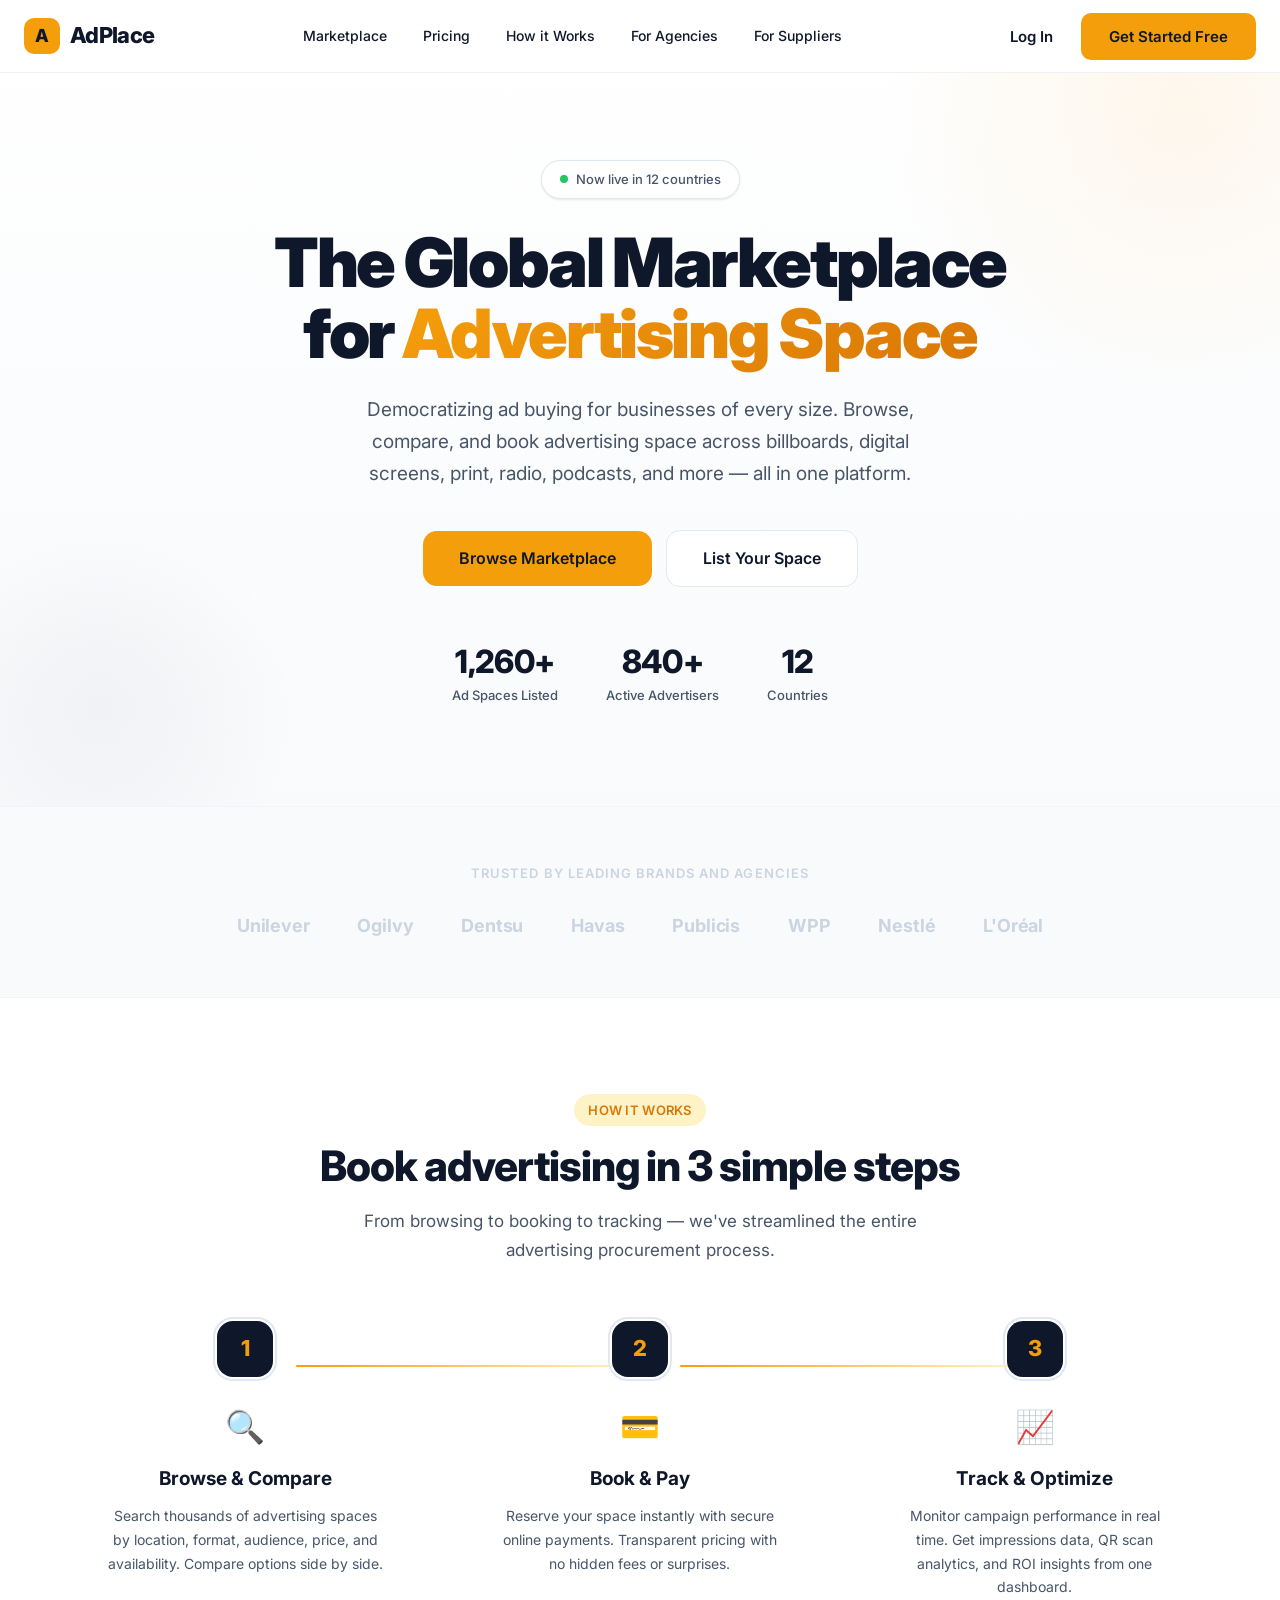
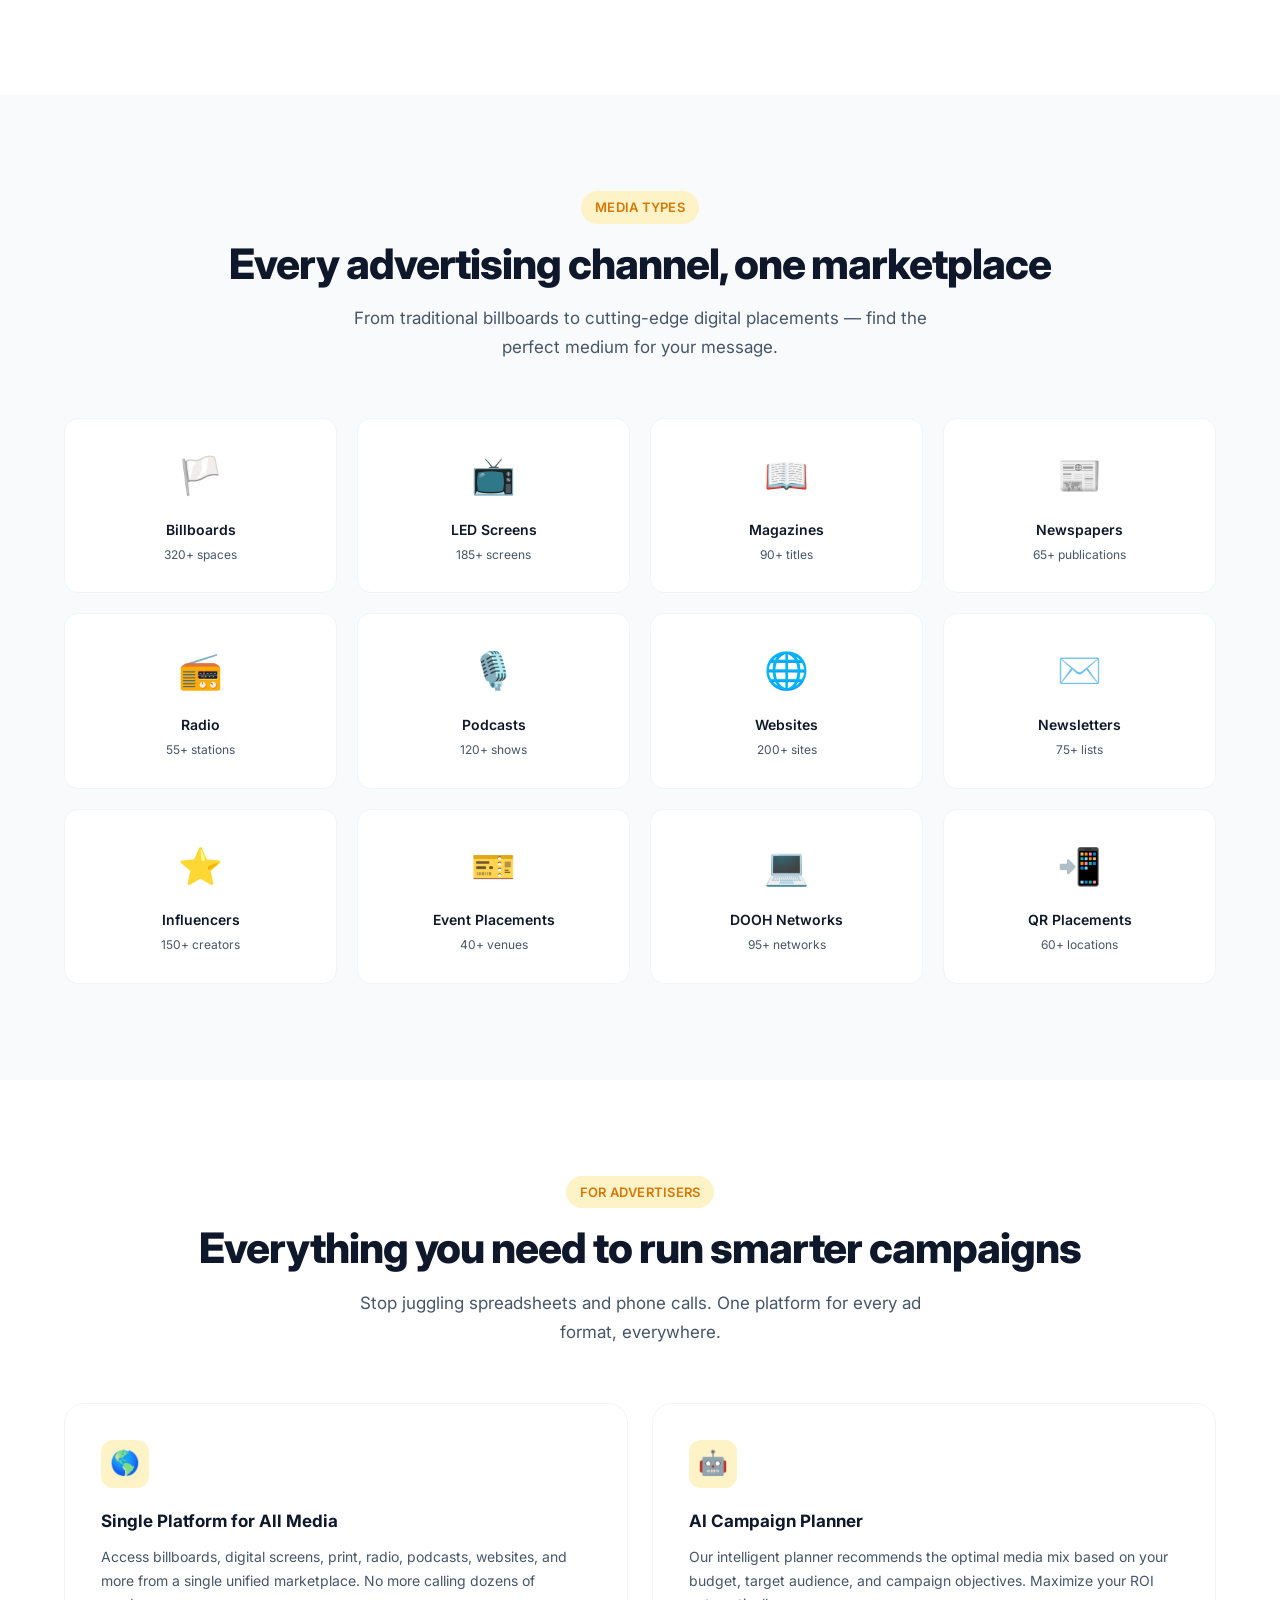
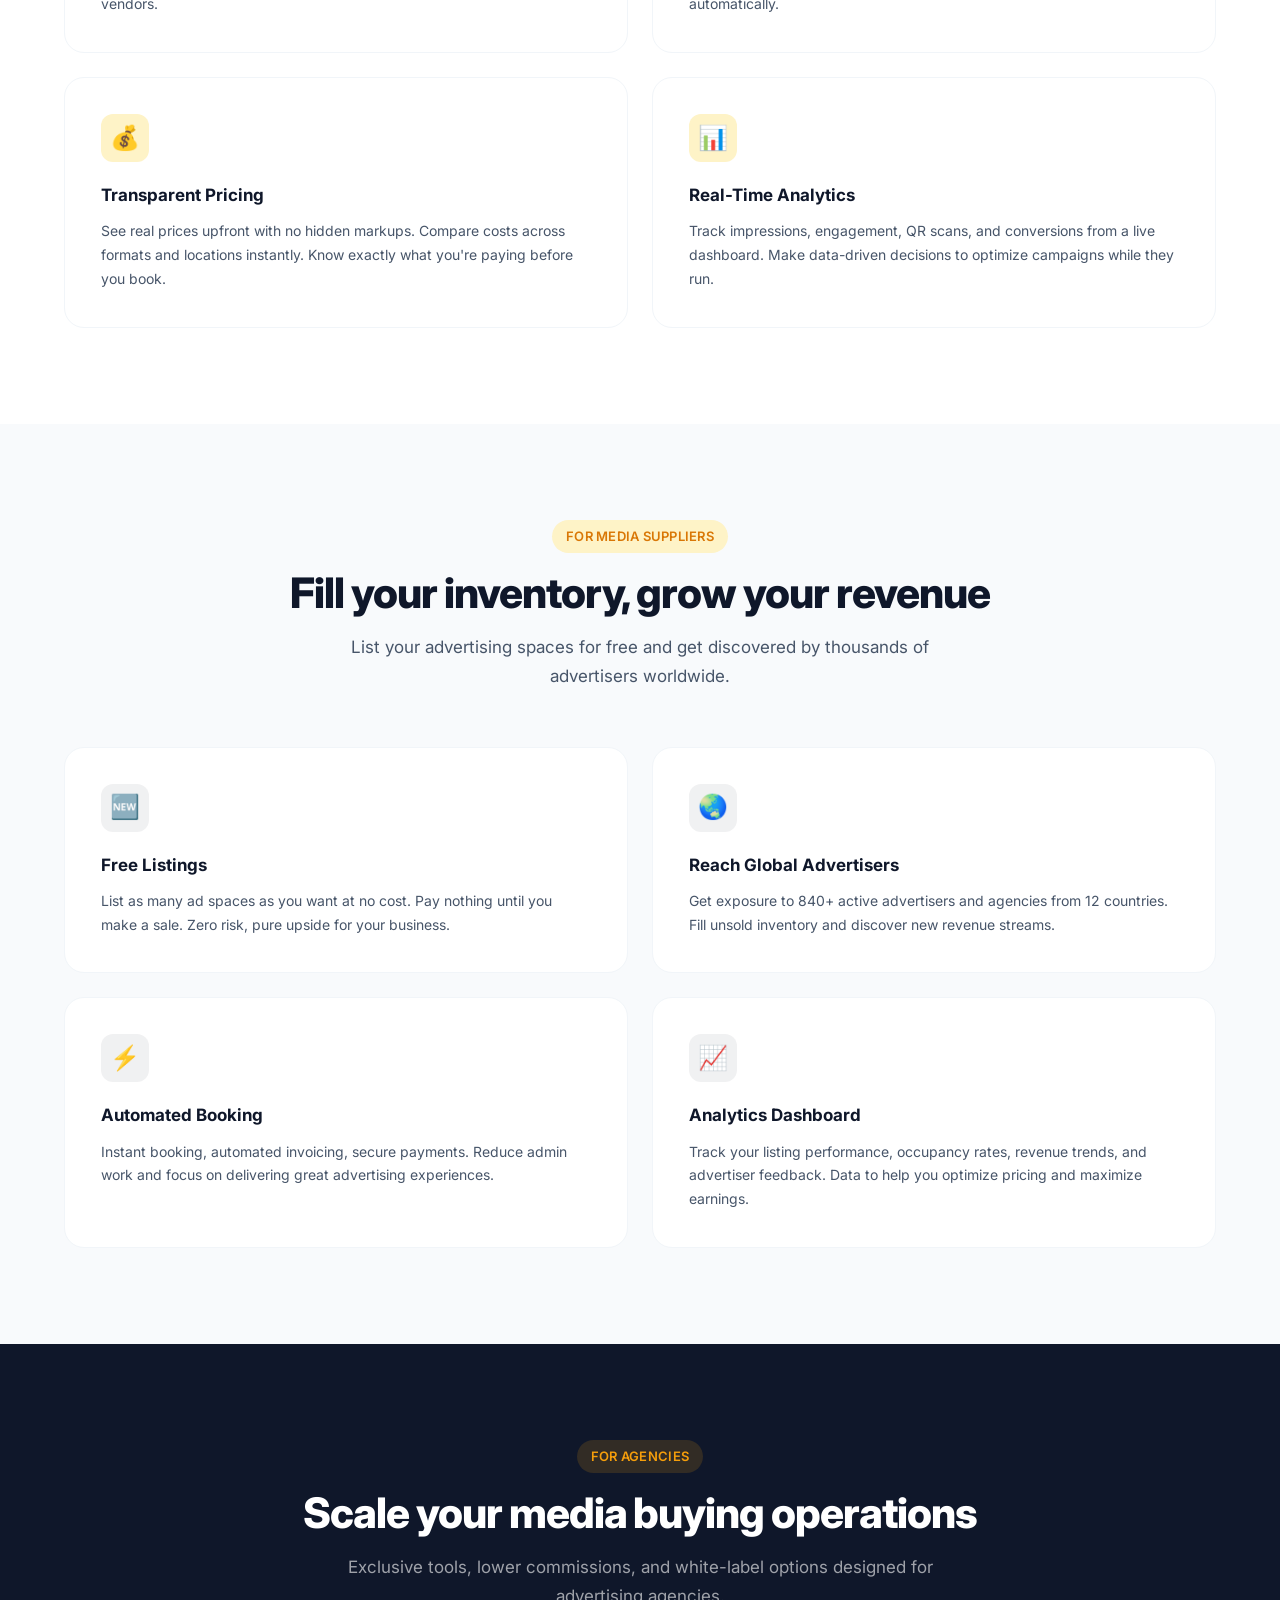
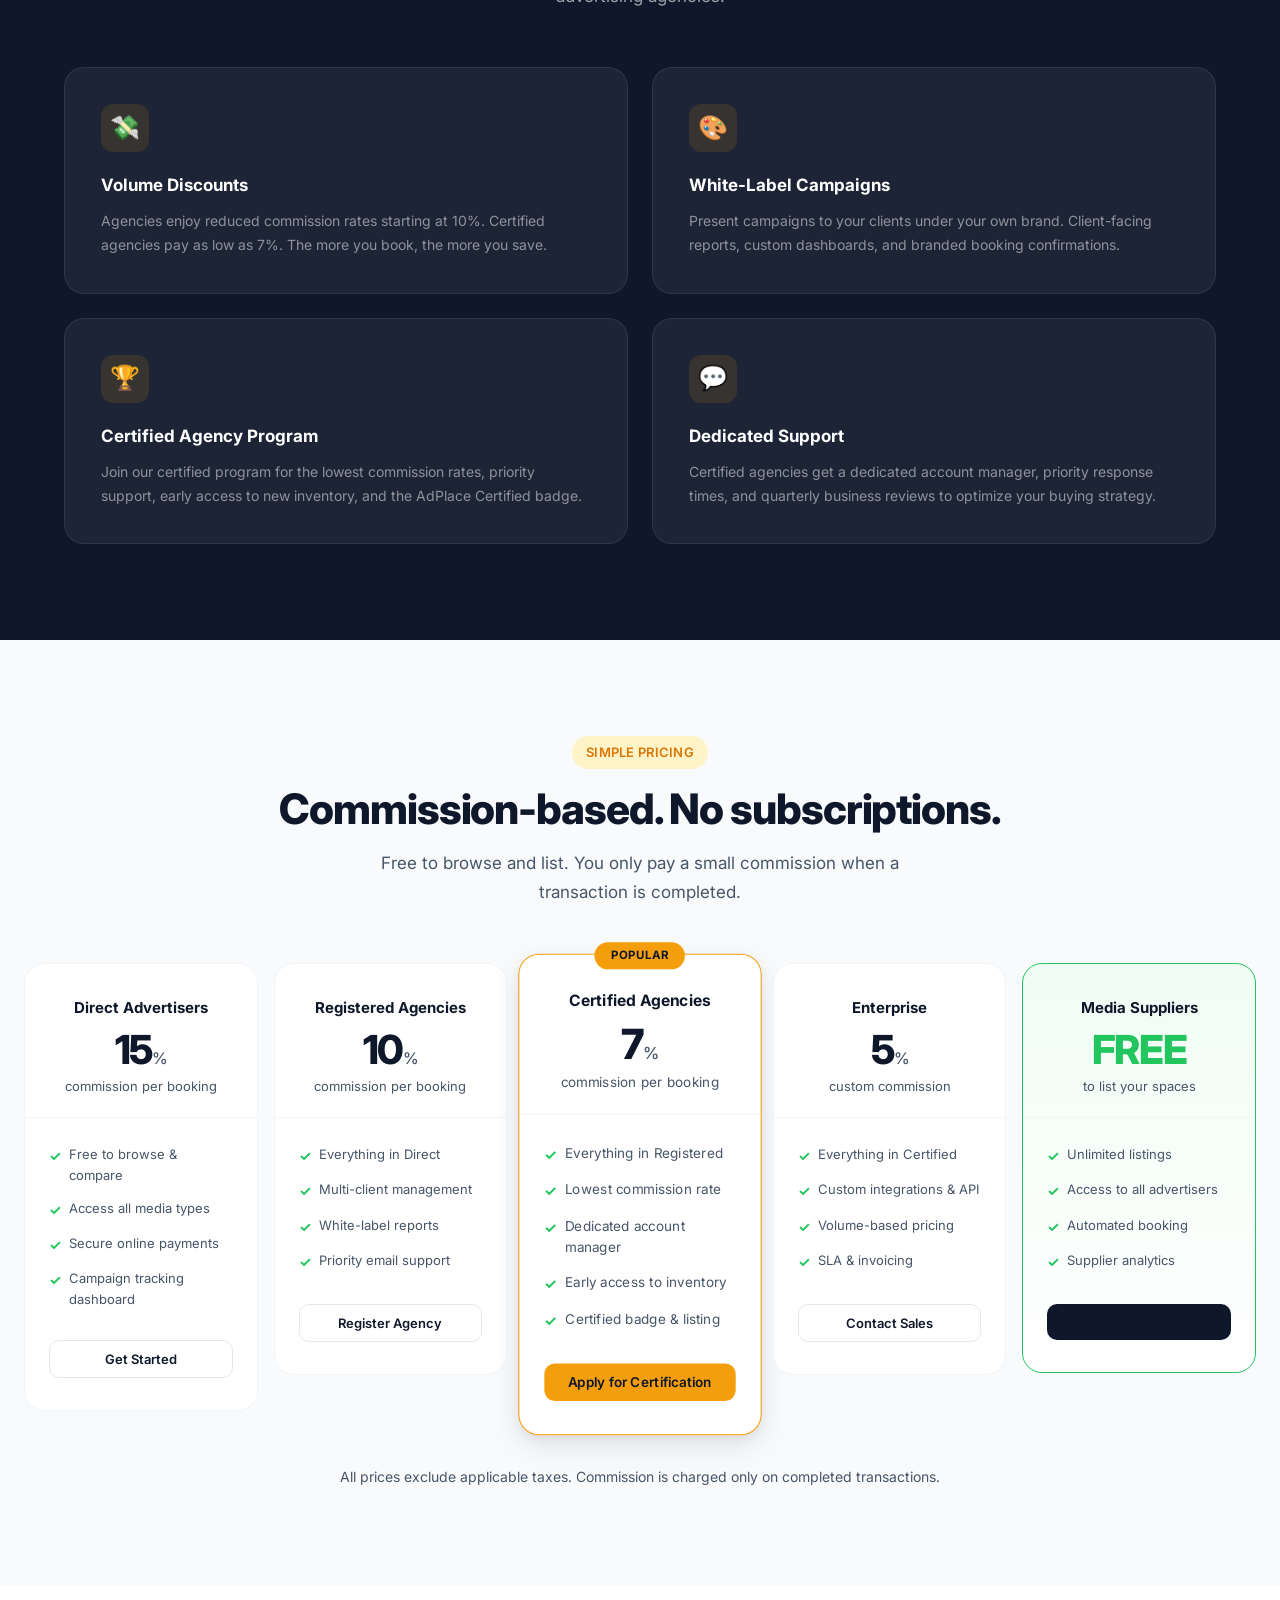
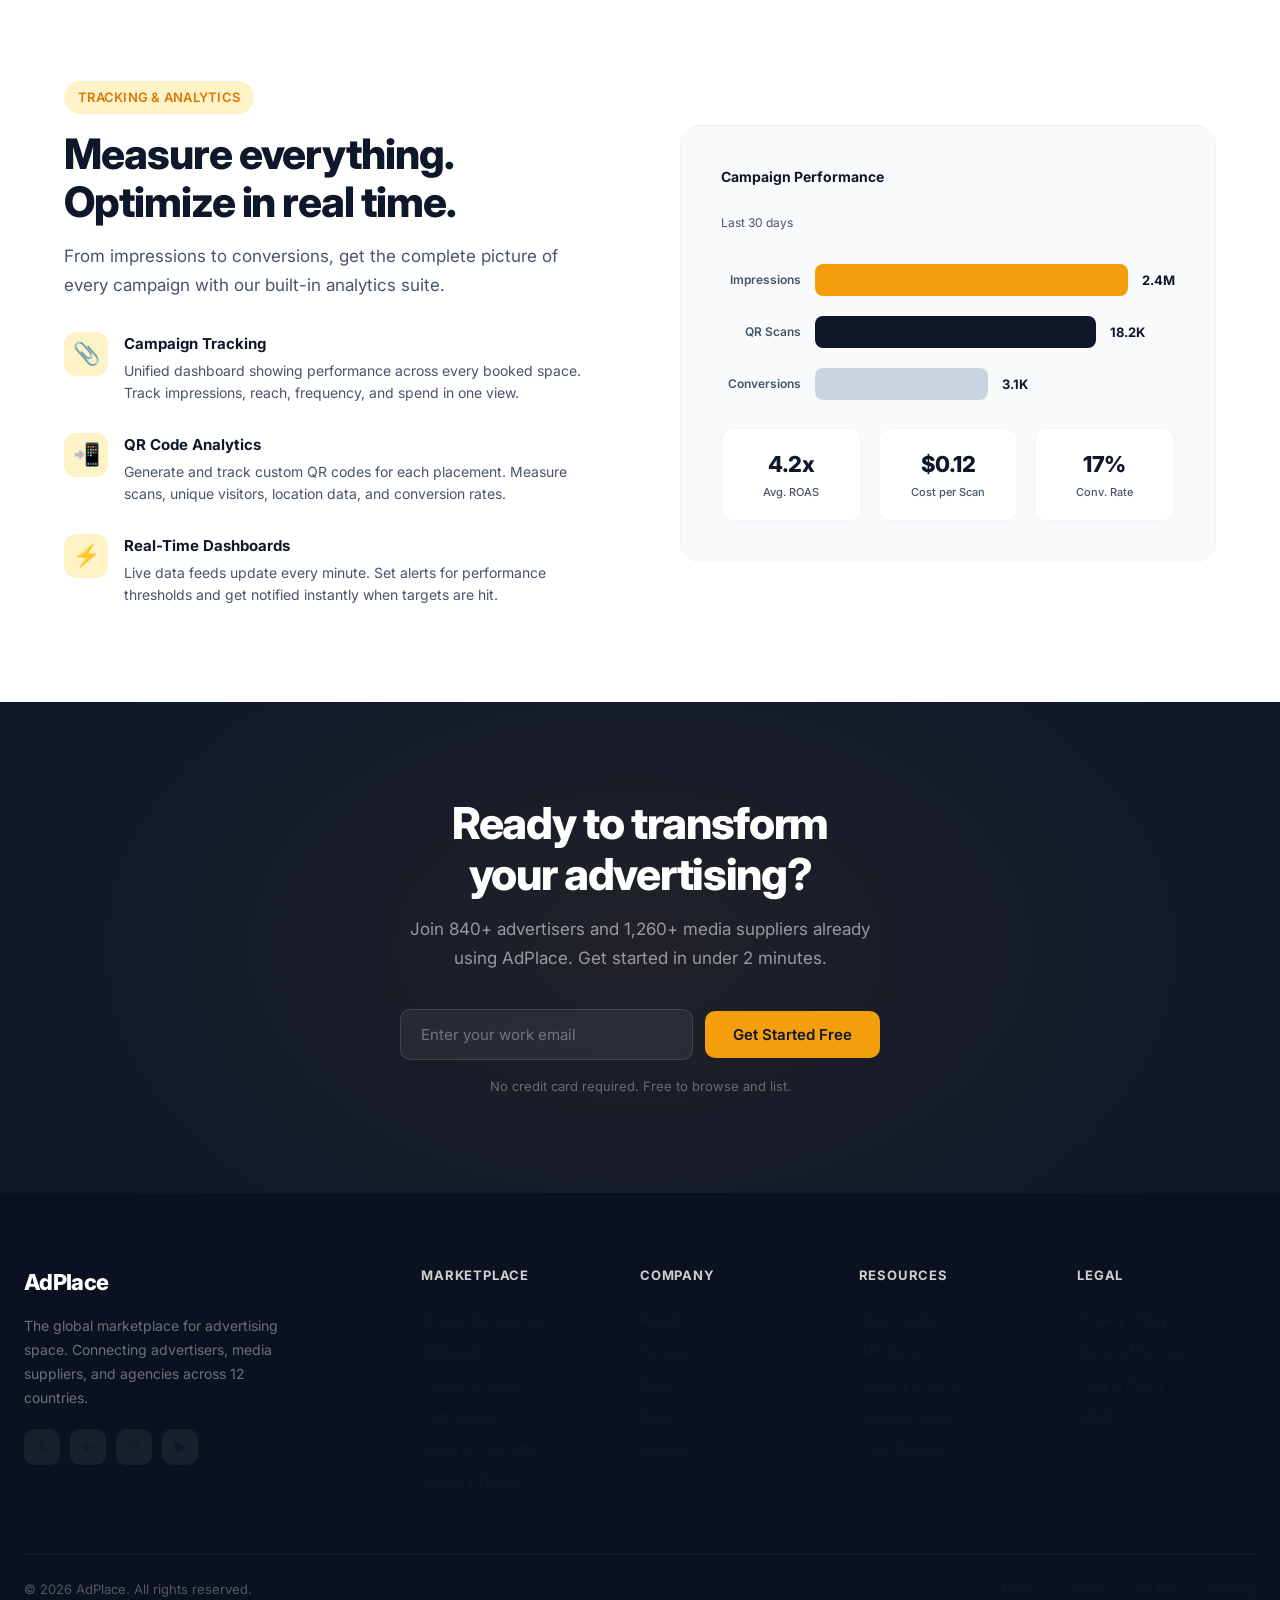
==== commit 897ae259: "Add landing page, modern design system, and improved marketplace - Add marketing landing page with h" ====
--- a/index.html
+++ b/index.html
@@ -3,90 +3,187 @@
 <head>
 <meta charset="UTF-8">
 <meta name="viewport" content="width=device-width, initial-scale=1.0">
-<title>AdPlace — Advertising Marketplace</title>
-<link href="https://fonts.googleapis.com/css2?family=Hanken+Grotesk:wght@300;400;500;600;700;800;900&display=swap" rel="stylesheet">
+<title>AdPlace — The Global Marketplace for Advertising Space</title>
+<meta name="description" content="AdPlace connects advertisers, media suppliers, and agencies. Browse 1,260+ advertising spaces across billboards, digital screens, print, radio, podcasts, and more.">
+<link href="https://fonts.googleapis.com/css2?family=Inter:wght@300;400;500;600;700;800;900&display=swap" rel="stylesheet">
 <style>
-*, *::before, *::after { box-sizing: border-box; margin: 0; padding: 0; }
-
+/* ============ APP DESIGN SYSTEM ============ */
+/* ==========================================================================
+   AdPlace — Design System
+   Font: Inter (Google Fonts)
+   https://fonts.googleapis.com/css2?family=Inter:wght@300;400;500;600;700;800;900&display=swap
+   ========================================================================== */
+
+@import url('https://fonts.googleapis.com/css2?family=Inter:wght@300;400;500;600;700;800;900&display=swap');
+
+/* ==========================================================================
+   CSS Custom Properties
+   ========================================================================== */
 :root {
+  /* Colors */
+  --primary: #0F172A;
+  --primary-light: #1E293B;
+  --accent: #F59E0B;
+  --accent-hover: #D97706;
+  --accent-light: #FEF3C7;
+  --success: #10B981;
+  --success-bg: #D1FAE5;
+  --warning: #F59E0B;
+  --warning-bg: #FEF3C7;
+  --danger: #EF4444;
+  --danger-bg: #FEE2E2;
+  --info: #3B82F6;
+  --info-bg: #DBEAFE;
+  --bg: #F8FAFC;
+  --bg-alt: #F1F5F9;
+  --card: #FFFFFF;
+  --border: #E2E8F0;
+  --text: #0F172A;
+  --text-secondary: #475569;
+  --text-muted: #94A3B8;
+
+  /* Legacy color aliases (for backward compat with inline references) */
   --white: #FFFFFF;
-  --bg: #F7F5F1;
-  --bg2: #EEE9E0;
-  --sidebar: #1C1F26;
-  --sidebar2: #252930;
-  --sidebar-text: #C8C4BB;
-  --sidebar-active: #F0A500;
-  --navy: #1C1F26;
-  --gold: #C8860A;
-  --gold-light: #F0A500;
-  --gold-bg: #FDF3DC;
-  --orange: #D95F2B;
-  --orange-bg: #FDF0EB;
-  --green: #2A7D5F;
-  --green-bg: #E8F5EF;
-  --blue: #2A5FAD;
-  --blue-bg: #E8EEFA;
-  --red: #C0392B;
-  --red-bg: #FDEDED;
-  --text: #1C1F26;
-  --text2: #5A5F6B;
-  --text3: #9CA3AF;
-  --border: #E2DDD5;
-  --card: #FFFFFF;
-  --shadow: 0 2px 12px rgba(28,31,38,0.08);
-  --shadow-lg: 0 8px 40px rgba(28,31,38,0.14);
-  --radius: 14px;
+  --bg2: #F1F5F9;
+  --sidebar: #0F172A;
+  --sidebar2: #1E293B;
+  --sidebar-text: #CBD5E1;
+  --sidebar-active: #F59E0B;
+  --navy: #0F172A;
+  --gold: #D97706;
+  --gold-light: #F59E0B;
+  --gold-bg: #FEF3C7;
+  --orange: #F59E0B;
+  --orange-bg: #FEF3C7;
+  --green: #10B981;
+  --green-bg: #D1FAE5;
+  --blue: #3B82F6;
+  --blue-bg: #DBEAFE;
+  --red: #EF4444;
+  --red-bg: #FEE2E2;
+  --text2: #475569;
+  --text3: #94A3B8;
+
+  /* Shadows */
+  --shadow-sm: 0 1px 2px rgba(0, 0, 0, 0.05);
+  --shadow: 0 1px 3px rgba(0, 0, 0, 0.1), 0 1px 2px rgba(0, 0, 0, 0.06);
+  --shadow-md: 0 4px 6px -1px rgba(0, 0, 0, 0.1), 0 2px 4px -1px rgba(0, 0, 0, 0.06);
+  --shadow-lg: 0 10px 15px -3px rgba(0, 0, 0, 0.1), 0 4px 6px -2px rgba(0, 0, 0, 0.05);
+
+  /* Radii */
+  --radius-sm: 8px;
+  --radius: 12px;
+  --radius-lg: 16px;
+  --radius-xl: 24px;
+
+  /* Typography Scale */
+  --text-xs: 0.75rem;
+  --text-sm: 0.875rem;
+  --text-base: 1rem;
+  --text-lg: 1.125rem;
+  --text-xl: 1.25rem;
+  --text-2xl: 1.5rem;
+  --text-3xl: 1.875rem;
+  --text-4xl: 2.25rem;
+
+  /* Transitions */
+  --transition-fast: 150ms cubic-bezier(0.4, 0, 0.2, 1);
+  --transition-base: 200ms cubic-bezier(0.4, 0, 0.2, 1);
+  --transition-smooth: 300ms cubic-bezier(0.4, 0, 0.2, 1);
+  --transition-slow: 500ms cubic-bezier(0.4, 0, 0.2, 1);
+}
+
+/* ==========================================================================
+   Reset & Base
+   ========================================================================== */
+*,
+*::before,
+*::after {
+  box-sizing: border-box;
+  margin: 0;
+  padding: 0;
 }
 
 body {
-  font-family: 'Hanken Grotesk', -apple-system, sans-serif;
+  font-family: 'Inter', -apple-system, BlinkMacSystemFont, 'Segoe UI', Roboto, sans-serif;
   -webkit-font-smoothing: antialiased;
   -moz-osx-font-smoothing: grayscale;
   background: var(--bg);
   color: var(--text);
   overflow-x: hidden;
   min-height: 100vh;
-}
-
-/* ==================== */
-/* APP SHELL            */
-/* ==================== */
-.app { display: flex; min-height: 100vh; }
-
-/* SIDEBAR */
+  font-size: var(--text-base);
+  line-height: 1.5;
+}
+
+/* ==========================================================================
+   App Shell
+   ========================================================================== */
+.app {
+  display: flex;
+  min-height: 100vh;
+}
+
+/* ==========================================================================
+   Sidebar
+   ========================================================================== */
 .sidebar {
   width: 240px;
-  background: var(--sidebar);
+  background: var(--primary);
   flex-shrink: 0;
   display: flex;
   flex-direction: column;
   position: fixed;
-  top: 0; left: 0; bottom: 0;
+  top: 0;
+  left: 0;
+  bottom: 0;
   z-index: 100;
   overflow-y: auto;
+  overflow-x: hidden;
+  transition: width var(--transition-smooth);
+}
+
+/* Custom scrollbar for sidebar */
+.sidebar::-webkit-scrollbar {
+  width: 4px;
+}
+
+.sidebar::-webkit-scrollbar-track {
+  background: transparent;
+}
+
+.sidebar::-webkit-scrollbar-thumb {
+  background: rgba(255, 255, 255, 0.15);
+  border-radius: 4px;
+}
+
+.sidebar::-webkit-scrollbar-thumb:hover {
+  background: rgba(255, 255, 255, 0.25);
 }
 
 .sidebar-logo {
   padding: 28px 24px 22px;
-  border-bottom: 1px solid rgba(255,255,255,0.07);
+  border-bottom: 1px solid rgba(255, 255, 255, 0.08);
 }
 
 .logo-mark {
-  font-family: 'Hanken Grotesk', sans-serif;
+  font-family: 'Inter', sans-serif;
   font-size: 26px;
   font-weight: 900;
   color: #fff;
   letter-spacing: -0.5px;
 }
 
-.logo-mark span { color: var(--gold-light); }
+.logo-mark span {
+  color: var(--accent);
+}
 
 .logo-sub {
-  font-family: 'Hanken Grotesk', sans-serif;
+  font-family: 'Inter', sans-serif;
   font-size: 9px;
   letter-spacing: 3px;
   text-transform: uppercase;
-  color: rgba(255,255,255,0.3);
+  color: rgba(255, 255, 255, 0.3);
   margin-top: 3px;
 }
 
@@ -95,13 +192,14 @@
 }
 
 .sidebar-section-label {
-  font-family: 'Hanken Grotesk', sans-serif;
+  font-family: 'Inter', sans-serif;
   font-size: 9px;
   letter-spacing: 3px;
   text-transform: uppercase;
-  color: rgba(255,255,255,0.25);
+  color: rgba(255, 255, 255, 0.25);
   padding: 0 12px;
   margin-bottom: 6px;
+  font-weight: 600;
 }
 
 .nav-item {
@@ -109,44 +207,73 @@
   align-items: center;
   gap: 10px;
   padding: 10px 12px;
-  border-radius: 10px;
+  border-radius: var(--radius-sm);
   cursor: pointer;
-  transition: all 0.2s;
+  transition: all var(--transition-base);
   margin-bottom: 2px;
   text-decoration: none;
-}
-
-.nav-item:hover { background: rgba(255,255,255,0.07); }
+  border: 1px solid transparent;
+  position: relative;
+}
+
+.nav-item:hover {
+  background: rgba(255, 255, 255, 0.08);
+  transform: translateX(2px);
+}
 
 .nav-item.active {
-  background: rgba(240,165,0,0.15);
-  border: 1px solid rgba(240,165,0,0.25);
-}
-
-.nav-icon { font-size: 16px; width: 20px; text-align: center; flex-shrink: 0; }
+  background: rgba(245, 158, 11, 0.15);
+  border: 1px solid rgba(245, 158, 11, 0.25);
+}
+
+.nav-item.active::before {
+  content: '';
+  position: absolute;
+  left: -12px;
+  top: 50%;
+  transform: translateY(-50%);
+  width: 3px;
+  height: 20px;
+  background: var(--accent);
+  border-radius: 0 3px 3px 0;
+}
+
+.nav-icon {
+  font-size: 16px;
+  width: 20px;
+  text-align: center;
+  flex-shrink: 0;
+}
+
 .nav-label {
-  font-family: 'Hanken Grotesk', sans-serif;
+  font-family: 'Inter', sans-serif;
   font-size: 13px;
   color: var(--sidebar-text);
   font-weight: 400;
-}
-
-.nav-item.active .nav-label { color: var(--gold-light); font-weight: 500; }
+  transition: color var(--transition-fast);
+}
+
+.nav-item.active .nav-label {
+  color: var(--accent);
+  font-weight: 500;
+}
+
 .nav-badge {
   margin-left: auto;
-  background: var(--orange);
-  color: white;
+  background: var(--accent);
+  color: var(--primary);
   font-size: 9px;
   padding: 2px 7px;
   border-radius: 100px;
-  font-family: 'Hanken Grotesk', sans-serif;
+  font-family: 'Inter', sans-serif;
   font-weight: 700;
+  letter-spacing: 0.5px;
 }
 
 .sidebar-footer {
   margin-top: auto;
   padding: 16px 12px;
-  border-top: 1px solid rgba(255,255,255,0.07);
+  border-top: 1px solid rgba(255, 255, 255, 0.08);
 }
 
 .user-chip {
@@ -154,122 +281,221 @@
   align-items: center;
   gap: 10px;
   padding: 10px 12px;
-  border-radius: 10px;
-  background: rgba(255,255,255,0.05);
+  border-radius: var(--radius-sm);
+  background: rgba(255, 255, 255, 0.05);
+  transition: background var(--transition-base);
+  cursor: pointer;
+}
+
+.user-chip:hover {
+  background: rgba(255, 255, 255, 0.1);
 }
 
 .user-av {
-  width: 32px; height: 32px;
+  width: 32px;
+  height: 32px;
   border-radius: 50%;
-  background: linear-gradient(135deg, var(--gold-light), var(--orange));
-  display: flex; align-items: center; justify-content: center;
-  font-size: 13px; font-weight: 700; color: white;
-  font-family: 'Hanken Grotesk', sans-serif;
+  background: linear-gradient(135deg, var(--accent), var(--accent-hover));
+  display: flex;
+  align-items: center;
+  justify-content: center;
+  font-size: 13px;
+  font-weight: 700;
+  color: white;
+  font-family: 'Inter', sans-serif;
   flex-shrink: 0;
 }
 
-.user-name { font-size: 12px; color: #fff; font-weight: 500; }
-.user-role { font-size: 10px; color: rgba(255,255,255,0.3); }
-
-/* MAIN */
+.user-name {
+  font-size: 12px;
+  color: #fff;
+  font-weight: 500;
+}
+
+.user-role {
+  font-size: 10px;
+  color: rgba(255, 255, 255, 0.3);
+}
+
+/* ==========================================================================
+   Main Content Area
+   ========================================================================== */
 .main {
   margin-left: 240px;
   flex: 1;
   display: flex;
   flex-direction: column;
   min-height: 100vh;
-}
-
-/* TOPBAR */
+  transition: margin-left var(--transition-smooth);
+}
+
+/* ==========================================================================
+   Topbar
+   ========================================================================== */
 .topbar {
-  background: var(--white);
+  background: var(--card);
   border-bottom: 1px solid var(--border);
   padding: 14px 32px;
   display: flex;
   align-items: center;
   justify-content: space-between;
   position: sticky;
-  top: 0; z-index: 50;
+  top: 0;
+  z-index: 50;
+  backdrop-filter: blur(12px);
+  background: rgba(255, 255, 255, 0.9);
 }
 
 .topbar-left h1 {
-  font-family: 'Hanken Grotesk', sans-serif;
-  font-size: 18px;
+  font-family: 'Inter', sans-serif;
+  font-size: var(--text-lg);
   font-weight: 800;
   color: var(--text);
 }
 
-.topbar-left p { font-size: 12px; color: var(--text3); margin-top: 1px; }
-
-.topbar-right { display: flex; align-items: center; gap: 12px; }
-
+.topbar-left p {
+  font-size: var(--text-xs);
+  color: var(--text-muted);
+  margin-top: 1px;
+}
+
+.topbar-right {
+  display: flex;
+  align-items: center;
+  gap: 12px;
+}
+
+/* ==========================================================================
+   Search Bar
+   ========================================================================== */
 .search-bar {
   display: flex;
   align-items: center;
   gap: 8px;
   background: var(--bg);
   border: 1px solid var(--border);
-  border-radius: 10px;
+  border-radius: var(--radius-sm);
   padding: 9px 14px;
-  width: 240px;
-  font-size: 12px;
-  color: var(--text3);
-  font-family: 'Hanken Grotesk', sans-serif;
+  width: 260px;
+  font-size: var(--text-xs);
+  color: var(--text-muted);
+  font-family: 'Inter', sans-serif;
   cursor: text;
-}
-
+  transition: all var(--transition-base);
+}
+
+.search-bar:hover {
+  border-color: var(--text-muted);
+}
+
+.search-bar:focus-within {
+  border-color: var(--accent);
+  box-shadow: 0 0 0 3px rgba(245, 158, 11, 0.1);
+}
+
+/* ==========================================================================
+   Buttons
+   ========================================================================== */
 .btn-primary {
-  background: var(--navy);
+  background: var(--primary);
   color: white;
   border: none;
-  border-radius: 10px;
+  border-radius: var(--radius-sm);
   padding: 9px 18px;
-  font-family: 'Hanken Grotesk', sans-serif;
-  font-size: 12px;
-  font-weight: 700;
-  letter-spacing: 0.5px;
+  font-family: 'Inter', sans-serif;
+  font-size: var(--text-xs);
+  font-weight: 600;
+  letter-spacing: 0.3px;
   cursor: pointer;
-  transition: opacity 0.2s;
+  transition: all var(--transition-base);
   white-space: nowrap;
-}
-
-.btn-primary:hover { opacity: 0.85; }
+  position: relative;
+  overflow: hidden;
+}
+
+.btn-primary:hover {
+  background: var(--primary-light);
+  transform: translateY(-1px);
+  box-shadow: var(--shadow-md);
+}
+
+.btn-primary:active {
+  transform: translateY(0);
+  box-shadow: var(--shadow-sm);
+}
 
 .btn-gold {
-  background: var(--gold-light);
-  color: var(--navy);
+  background: var(--accent);
+  color: var(--primary);
   border: none;
-  border-radius: 10px;
+  border-radius: var(--radius-sm);
   padding: 9px 18px;
-  font-family: 'Hanken Grotesk', sans-serif;
-  font-size: 12px;
+  font-family: 'Inter', sans-serif;
+  font-size: var(--text-xs);
   font-weight: 700;
   cursor: pointer;
+  transition: all var(--transition-base);
+}
+
+.btn-gold:hover {
+  background: var(--accent-hover);
+  transform: translateY(-1px);
+  box-shadow: var(--shadow-md);
+}
+
+.btn-gold:active {
+  transform: translateY(0);
+  box-shadow: var(--shadow-sm);
 }
 
 .btn-outline {
   background: transparent;
-  color: var(--text2);
+  color: var(--text-secondary);
   border: 1px solid var(--border);
-  border-radius: 10px;
+  border-radius: var(--radius-sm);
   padding: 8px 16px;
-  font-family: 'Hanken Grotesk', sans-serif;
-  font-size: 12px;
+  font-family: 'Inter', sans-serif;
+  font-size: var(--text-xs);
   cursor: pointer;
-}
-
-/* CONTENT */
-.content { padding: 28px 32px; flex: 1; }
-
-/* ==================== */
-/* PAGES (show/hide)    */
-/* ==================== */
-.page { display: none; }
-.page.active { display: block; }
-
-/* ==================== */
-/* KPI CARDS            */
-/* ==================== */
+  transition: all var(--transition-base);
+  font-weight: 500;
+}
+
+.btn-outline:hover {
+  border-color: var(--primary);
+  color: var(--primary);
+  background: var(--bg);
+  transform: translateY(-1px);
+  box-shadow: var(--shadow-sm);
+}
+
+.btn-outline:active {
+  transform: translateY(0);
+}
+
+/* ==========================================================================
+   Content Area
+   ========================================================================== */
+.content {
+  padding: 28px 32px;
+  flex: 1;
+}
+
+/* ==========================================================================
+   Pages (show/hide)
+   ========================================================================== */
+.page {
+  display: none;
+}
+
+.page.active {
+  display: block;
+  animation: fadeUp 0.35s cubic-bezier(0.4, 0, 0.2, 1);
+}
+
+/* ==========================================================================
+   KPI Cards
+   ========================================================================== */
 .kpi-grid {
   display: grid;
   grid-template-columns: repeat(4, 1fr);
@@ -285,33 +511,53 @@
   box-shadow: var(--shadow);
   position: relative;
   overflow: hidden;
+  transition: all var(--transition-base);
+}
+
+.kpi-card:hover {
+  box-shadow: var(--shadow-md);
+  transform: translateY(-2px);
 }
 
 .kpi-top-bar {
   position: absolute;
-  top: 0; left: 0; right: 0;
+  top: 0;
+  left: 0;
+  right: 0;
   height: 3px;
   border-radius: var(--radius) var(--radius) 0 0;
 }
 
-.kpi-card.gold .kpi-top-bar { background: var(--gold-light); }
-.kpi-card.orange .kpi-top-bar { background: var(--orange); }
-.kpi-card.green .kpi-top-bar { background: var(--green); }
-.kpi-card.blue .kpi-top-bar { background: var(--blue); }
+.kpi-card.gold .kpi-top-bar {
+  background: var(--accent);
+}
+
+.kpi-card.orange .kpi-top-bar {
+  background: var(--accent-hover);
+}
+
+.kpi-card.green .kpi-top-bar {
+  background: var(--success);
+}
+
+.kpi-card.blue .kpi-top-bar {
+  background: var(--info);
+}
 
 .kpi-label {
-  font-family: 'Hanken Grotesk', sans-serif;
+  font-family: 'Inter', sans-serif;
   font-size: 10px;
   text-transform: uppercase;
   letter-spacing: 2px;
-  color: var(--text3);
+  color: var(--text-muted);
   margin-bottom: 10px;
   margin-top: 4px;
+  font-weight: 600;
 }
 
 .kpi-value {
-  font-family: 'Hanken Grotesk', sans-serif;
-  font-size: 34px;
+  font-family: 'Inter', sans-serif;
+  font-size: var(--text-4xl);
   font-weight: 900;
   color: var(--text);
   line-height: 1;
@@ -321,20 +567,28 @@
 .kpi-change {
   font-size: 11px;
   margin-top: 6px;
-  color: var(--green);
-}
-
-.kpi-change.down { color: var(--red); }
-
-/* ==================== */
-/* CARDS / PANELS       */
-/* ==================== */
+  color: var(--success);
+  font-weight: 500;
+}
+
+.kpi-change.down {
+  color: var(--danger);
+}
+
+/* ==========================================================================
+   Cards / Panels
+   ========================================================================== */
 .card {
   background: var(--card);
   border: 1px solid var(--border);
   border-radius: var(--radius);
   box-shadow: var(--shadow);
   overflow: hidden;
+  transition: box-shadow var(--transition-base), transform var(--transition-base);
+}
+
+.card:hover {
+  box-shadow: var(--shadow-md);
 }
 
 .card-header {
@@ -346,7 +600,7 @@
 }
 
 .card-title {
-  font-family: 'Hanken Grotesk', sans-serif;
+  font-family: 'Inter', sans-serif;
   font-size: 13px;
   font-weight: 700;
   text-transform: uppercase;
@@ -355,42 +609,57 @@
 }
 
 .card-action {
-  font-size: 12px;
-  color: var(--gold);
+  font-size: var(--text-xs);
+  color: var(--accent-hover);
   cursor: pointer;
   font-weight: 500;
-}
-
-/* ==================== */
-/* TABLE                */
-/* ==================== */
-.table { width: 100%; }
+  transition: color var(--transition-fast);
+}
+
+.card-action:hover {
+  color: var(--accent);
+}
+
+/* ==========================================================================
+   Table
+   ========================================================================== */
+.table {
+  width: 100%;
+}
 
 .table-row {
   display: grid;
   padding: 13px 20px;
-  border-bottom: 1px solid #F5F2EC;
+  border-bottom: 1px solid var(--border);
   align-items: center;
-  transition: background 0.15s;
+  transition: background var(--transition-fast);
   cursor: pointer;
 }
 
-.table-row:hover { background: var(--bg); }
-.table-row:last-child { border-bottom: none; }
+.table-row:hover {
+  background: var(--bg);
+}
+
+.table-row:last-child {
+  border-bottom: none;
+}
 
 .table-head {
-  background: #FAFAF8;
+  background: var(--bg);
   cursor: default;
 }
 
-.table-head:hover { background: #FAFAF8; }
+.table-head:hover {
+  background: var(--bg);
+}
 
 .th {
-  font-family: 'Hanken Grotesk', sans-serif;
+  font-family: 'Inter', sans-serif;
   font-size: 10px;
   text-transform: uppercase;
   letter-spacing: 2px;
-  color: var(--text3);
+  color: var(--text-muted);
+  font-weight: 600;
 }
 
 .listing-name-cell {
@@ -400,50 +669,112 @@
 }
 
 .listing-icon {
-  width: 38px; height: 38px;
-  border-radius: 10px;
-  display: flex; align-items: center; justify-content: center;
-  font-size: 17px; flex-shrink: 0;
-}
-
-.ic-billboard { background: #E8F3E8; }
-.ic-digital { background: #E8EEFA; }
-.ic-magazine { background: #FDF0EB; }
-.ic-podcast { background: #FDF3DC; }
-.ic-influencer { background: #F3EAFF; }
-.ic-radio { background: #EAF7FF; }
-
-.listing-title { font-size: 13px; font-weight: 500; color: var(--text); }
-.listing-sub { font-size: 11px; color: var(--text3); margin-top: 1px; }
-
-.cell-text { font-size: 13px; color: var(--text2); }
+  width: 38px;
+  height: 38px;
+  border-radius: var(--radius-sm);
+  display: flex;
+  align-items: center;
+  justify-content: center;
+  font-size: 17px;
+  flex-shrink: 0;
+  transition: transform var(--transition-base);
+}
+
+.table-row:hover .listing-icon {
+  transform: scale(1.05);
+}
+
+/* Icon background colors */
+.ic-billboard {
+  background: var(--success-bg);
+}
+
+.ic-digital {
+  background: var(--info-bg);
+}
+
+.ic-magazine {
+  background: var(--warning-bg);
+}
+
+.ic-podcast {
+  background: var(--accent-light);
+}
+
+.ic-influencer {
+  background: #F3EAFF;
+}
+
+.ic-radio {
+  background: #EAF7FF;
+}
+
+.listing-title {
+  font-size: 13px;
+  font-weight: 500;
+  color: var(--text);
+}
+
+.listing-sub {
+  font-size: 11px;
+  color: var(--text-muted);
+  margin-top: 1px;
+}
+
+.cell-text {
+  font-size: 13px;
+  color: var(--text-secondary);
+}
+
 .cell-price {
-  font-family: 'Hanken Grotesk', sans-serif;
+  font-family: 'Inter', sans-serif;
   font-size: 17px;
   font-weight: 700;
-  color: var(--gold);
-}
-
+  color: var(--accent-hover);
+}
+
+/* ==========================================================================
+   Pills / Badges
+   ========================================================================== */
 .pill {
   display: inline-block;
   padding: 4px 10px;
   border-radius: 100px;
-  font-family: 'Hanken Grotesk', sans-serif;
+  font-family: 'Inter', sans-serif;
   font-size: 10px;
   font-weight: 700;
   text-transform: uppercase;
   letter-spacing: 0.5px;
 }
 
-.pill-green { background: var(--green-bg); color: var(--green); }
-.pill-orange { background: var(--orange-bg); color: var(--orange); }
-.pill-gold { background: var(--gold-bg); color: var(--gold); }
-.pill-blue { background: var(--blue-bg); color: var(--blue); }
-.pill-red { background: var(--red-bg); color: var(--red); }
-
-/* ==================== */
-/* MEDIA TYPE SELECTOR  */
-/* ==================== */
+.pill-green {
+  background: var(--success-bg);
+  color: var(--success);
+}
+
+.pill-orange {
+  background: var(--warning-bg);
+  color: var(--accent-hover);
+}
+
+.pill-gold {
+  background: var(--accent-light);
+  color: var(--accent-hover);
+}
+
+.pill-blue {
+  background: var(--info-bg);
+  color: var(--info);
+}
+
+.pill-red {
+  background: var(--danger-bg);
+  color: var(--danger);
+}
+
+/* ==========================================================================
+   Media Type Selector
+   ========================================================================== */
 .media-type-banner {
   display: grid;
   grid-template-columns: 1fr 1fr;
@@ -454,10 +785,10 @@
 .media-type-card {
   background: var(--card);
   border: 2px solid var(--border);
-  border-radius: 18px;
+  border-radius: var(--radius-xl);
   padding: 28px;
   cursor: pointer;
-  transition: all 0.25s;
+  transition: all var(--transition-smooth);
   position: relative;
   overflow: hidden;
 }
@@ -465,21 +796,31 @@
 .media-type-card::before {
   content: '';
   position: absolute;
-  top: 0; left: 0; right: 0; bottom: 0;
+  top: 0;
+  left: 0;
+  right: 0;
+  bottom: 0;
   opacity: 0;
-  transition: opacity 0.25s;
-}
-
-.media-type-card.digital::before { background: linear-gradient(135deg, rgba(42,95,173,0.05), transparent); }
-.media-type-card.impreso::before { background: linear-gradient(135deg, rgba(200,134,10,0.05), transparent); }
+  transition: opacity var(--transition-smooth);
+}
+
+.media-type-card.digital::before {
+  background: linear-gradient(135deg, rgba(59, 130, 246, 0.05), transparent);
+}
+
+.media-type-card.impreso::before {
+  background: linear-gradient(135deg, rgba(245, 158, 11, 0.05), transparent);
+}
 
 .media-type-card:hover {
-  border-color: var(--gold);
-  transform: translateY(-2px);
+  border-color: var(--accent);
+  transform: translateY(-4px);
   box-shadow: var(--shadow-lg);
 }
 
-.media-type-card:hover::before { opacity: 1; }
+.media-type-card:hover::before {
+  opacity: 1;
+}
 
 .media-type-icon {
   font-size: 36px;
@@ -487,8 +828,8 @@
 }
 
 .media-type-title {
-  font-family: 'Hanken Grotesk', sans-serif;
-  font-size: 24px;
+  font-family: 'Inter', sans-serif;
+  font-size: var(--text-2xl);
   font-weight: 900;
   color: var(--text);
   margin-bottom: 8px;
@@ -496,7 +837,7 @@
 
 .media-type-desc {
   font-size: 13px;
-  color: var(--text2);
+  color: var(--text-secondary);
   line-height: 1.6;
   margin-bottom: 16px;
 }
@@ -508,27 +849,35 @@
 }
 
 .media-tag {
-  background: var(--bg2);
+  background: var(--bg-alt);
   border-radius: 100px;
   padding: 4px 12px;
   font-size: 11px;
-  color: var(--text2);
-  font-family: 'Hanken Grotesk', sans-serif;
+  color: var(--text-secondary);
+  font-family: 'Inter', sans-serif;
+  font-weight: 500;
+  transition: background var(--transition-fast);
+}
+
+.media-tag:hover {
+  background: var(--accent-light);
+  color: var(--accent-hover);
 }
 
 .media-type-count {
   position: absolute;
-  top: 20px; right: 20px;
-  font-family: 'Hanken Grotesk', sans-serif;
+  top: 20px;
+  right: 20px;
+  font-family: 'Inter', sans-serif;
   font-size: 42px;
   font-weight: 900;
-  color: var(--bg2);
+  color: var(--bg-alt);
   line-height: 1;
 }
 
-/* ==================== */
-/* LISTING GRID         */
-/* ==================== */
+/* ==========================================================================
+   Listing Grid
+   ========================================================================== */
 .listing-grid {
   display: grid;
   grid-template-columns: repeat(3, 1fr);
@@ -541,14 +890,14 @@
   border-radius: var(--radius);
   overflow: hidden;
   cursor: pointer;
-  transition: all 0.2s;
+  transition: all var(--transition-smooth);
   box-shadow: var(--shadow);
 }
 
 .listing-card:hover {
-  transform: translateY(-3px);
+  transform: translateY(-4px);
   box-shadow: var(--shadow-lg);
-  border-color: var(--gold);
+  border-color: var(--accent);
 }
 
 .listing-card-img {
@@ -558,21 +907,45 @@
   justify-content: center;
   font-size: 40px;
   position: relative;
-}
-
-.bg-green { background: linear-gradient(135deg, #D4EDD4, #EAF5EA); }
-.bg-blue { background: linear-gradient(135deg, #D4DEFF, #EAF0FF); }
-.bg-amber { background: linear-gradient(135deg, #FFE8B3, #FFF4D9); }
-.bg-rose { background: linear-gradient(135deg, #FFD5CC, #FFEDE8); }
-.bg-teal { background: linear-gradient(135deg, #CCF0E8, #E5F8F2); }
-.bg-purple { background: linear-gradient(135deg, #E8CCFF, #F4E8FF); }
+  transition: transform var(--transition-smooth);
+}
+
+.listing-card:hover .listing-card-img {
+  transform: scale(1.02);
+}
+
+/* Background gradient utilities */
+.bg-green {
+  background: linear-gradient(135deg, #D1FAE5, #ECFDF5);
+}
+
+.bg-blue {
+  background: linear-gradient(135deg, #DBEAFE, #EFF6FF);
+}
+
+.bg-amber {
+  background: linear-gradient(135deg, #FEF3C7, #FFFBEB);
+}
+
+.bg-rose {
+  background: linear-gradient(135deg, #FEE2E2, #FEF2F2);
+}
+
+.bg-teal {
+  background: linear-gradient(135deg, #CCFBF1, #F0FDFA);
+}
+
+.bg-purple {
+  background: linear-gradient(135deg, #EDE9FE, #F5F3FF);
+}
 
 .listing-card-badge {
   position: absolute;
-  top: 10px; left: 10px;
-  background: var(--navy);
+  top: 10px;
+  left: 10px;
+  background: var(--primary);
   color: white;
-  font-family: 'Hanken Grotesk', sans-serif;
+  font-family: 'Inter', sans-serif;
   font-size: 9px;
   font-weight: 700;
   letter-spacing: 1px;
@@ -581,27 +954,31 @@
   border-radius: 100px;
 }
 
-.listing-card-body { padding: 14px; }
+.listing-card-body {
+  padding: 14px;
+}
+
 .listing-card-type {
-  font-family: 'Hanken Grotesk', sans-serif;
+  font-family: 'Inter', sans-serif;
   font-size: 9px;
-  color: var(--gold);
+  color: var(--accent-hover);
   text-transform: uppercase;
   letter-spacing: 2px;
   margin-bottom: 4px;
+  font-weight: 600;
 }
 
 .listing-card-name {
-  font-family: 'Hanken Grotesk', sans-serif;
-  font-size: 14px;
+  font-family: 'Inter', sans-serif;
+  font-size: var(--text-sm);
   font-weight: 700;
   color: var(--text);
   margin-bottom: 4px;
 }
 
 .listing-card-loc {
-  font-size: 12px;
-  color: var(--text3);
+  font-size: var(--text-xs);
+  color: var(--text-muted);
   margin-bottom: 12px;
 }
 
@@ -614,31 +991,31 @@
 }
 
 .listing-card-price {
-  font-family: 'Hanken Grotesk', sans-serif;
-  font-size: 18px;
+  font-family: 'Inter', sans-serif;
+  font-size: var(--text-lg);
   font-weight: 700;
   color: var(--text);
 }
 
 .listing-card-price span {
-  font-family: 'Hanken Grotesk', sans-serif;
+  font-family: 'Inter', sans-serif;
   font-size: 11px;
-  color: var(--text3);
+  color: var(--text-muted);
   font-weight: 400;
 }
 
 .listing-card-audience {
   font-size: 11px;
-  color: var(--text3);
-}
-
-/* ==================== */
-/* PROFILE PAGE         */
-/* ==================== */
+  color: var(--text-muted);
+}
+
+/* ==========================================================================
+   Profile Page
+   ========================================================================== */
 .profile-hero {
   background: var(--card);
   border: 1px solid var(--border);
-  border-radius: 18px;
+  border-radius: var(--radius-xl);
   overflow: hidden;
   margin-bottom: 24px;
   box-shadow: var(--shadow);
@@ -655,14 +1032,15 @@
 
 .profile-hero-banner .geo-badge {
   position: absolute;
-  bottom: 14px; right: 14px;
-  background: rgba(28,31,38,0.7);
+  bottom: 14px;
+  right: 14px;
+  background: rgba(15, 23, 42, 0.7);
   backdrop-filter: blur(8px);
   color: white;
-  font-size: 12px;
+  font-size: var(--text-xs);
   padding: 6px 12px;
   border-radius: 100px;
-  font-family: 'Hanken Grotesk', sans-serif;
+  font-family: 'Inter', sans-serif;
 }
 
 .profile-hero-body {
@@ -673,10 +1051,12 @@
   gap: 20px;
 }
 
-.profile-meta { flex: 1; }
+.profile-meta {
+  flex: 1;
+}
 
 .profile-name {
-  font-family: 'Hanken Grotesk', sans-serif;
+  font-family: 'Inter', sans-serif;
   font-size: 26px;
   font-weight: 900;
   color: var(--text);
@@ -685,16 +1065,24 @@
 
 .profile-location {
   font-size: 13px;
-  color: var(--text3);
+  color: var(--text-muted);
   display: flex;
   align-items: center;
   gap: 6px;
   margin-bottom: 12px;
 }
 
-.profile-tags { display: flex; gap: 8px; flex-wrap: wrap; }
-
-.profile-actions { display: flex; gap: 10px; flex-shrink: 0; }
+.profile-tags {
+  display: flex;
+  gap: 8px;
+  flex-wrap: wrap;
+}
+
+.profile-actions {
+  display: flex;
+  gap: 10px;
+  flex-shrink: 0;
+}
 
 /* Stats Row */
 .stats-row {
@@ -707,34 +1095,44 @@
   padding: 16px 0;
   text-align: center;
   border-right: 1px solid var(--border);
-}
-
-.stat-item:last-child { border-right: none; }
+  transition: background var(--transition-fast);
+}
+
+.stat-item:last-child {
+  border-right: none;
+}
+
+.stat-item:hover {
+  background: var(--bg);
+}
 
 .stat-num {
-  font-family: 'Hanken Grotesk', sans-serif;
-  font-size: 24px;
+  font-family: 'Inter', sans-serif;
+  font-size: var(--text-2xl);
   font-weight: 900;
   color: var(--text);
 }
 
 .stat-label {
-  font-family: 'Hanken Grotesk', sans-serif;
+  font-family: 'Inter', sans-serif;
   font-size: 9px;
   text-transform: uppercase;
   letter-spacing: 2px;
-  color: var(--text3);
+  color: var(--text-muted);
   margin-top: 3px;
-}
-
-/* Profile Sections */
+  font-weight: 600;
+}
+
+/* Profile Grid */
 .profile-grid {
   display: grid;
   grid-template-columns: 1fr 340px;
   gap: 20px;
 }
 
-/* Map placeholder */
+/* ==========================================================================
+   Map Container
+   ========================================================================== */
 .map-container {
   background: var(--card);
   border: 1px solid var(--border);
@@ -754,7 +1152,7 @@
 
 .map-body {
   height: 260px;
-  background: linear-gradient(135deg, #E8F0F8, #D4E4F4);
+  background: linear-gradient(135deg, #DBEAFE, #BFDBFE);
   position: relative;
   overflow: hidden;
 }
@@ -764,20 +1162,30 @@
   content: '';
   position: absolute;
   inset: 0;
-  background-image: 
-    linear-gradient(rgba(100,130,200,0.15) 1px, transparent 1px),
-    linear-gradient(90deg, rgba(100,130,200,0.15) 1px, transparent 1px);
+  background-image:
+    linear-gradient(rgba(59, 130, 246, 0.12) 1px, transparent 1px),
+    linear-gradient(90deg, rgba(59, 130, 246, 0.12) 1px, transparent 1px);
   background-size: 40px 40px;
 }
 
 /* Roads */
-.map-road-h, .map-road-v {
+.map-road-h,
+.map-road-v {
   position: absolute;
-  background: rgba(255,255,255,0.7);
-}
-
-.map-road-h { height: 8px; left: 0; right: 0; }
-.map-road-v { width: 8px; top: 0; bottom: 0; }
+  background: rgba(255, 255, 255, 0.7);
+}
+
+.map-road-h {
+  height: 8px;
+  left: 0;
+  right: 0;
+}
+
+.map-road-v {
+  width: 8px;
+  top: 0;
+  bottom: 0;
+}
 
 .r1 { top: 30%; }
 .r2 { top: 60%; }
@@ -793,37 +1201,50 @@
 }
 
 .pin-dot {
-  width: 20px; height: 20px;
+  width: 20px;
+  height: 20px;
   border-radius: 50% 50% 50% 0;
   transform: rotate(-45deg);
   border: 2px solid white;
-  box-shadow: 0 2px 8px rgba(0,0,0,0.3);
+  box-shadow: 0 2px 8px rgba(0, 0, 0, 0.3);
   cursor: pointer;
-  transition: transform 0.2s;
-}
-
-.pin-dot:hover { transform: rotate(-45deg) scale(1.3); }
-.pin-primary { background: var(--orange); }
-.pin-secondary { background: var(--gold-light); }
-.pin-active { background: var(--green); }
+  transition: transform var(--transition-base);
+}
+
+.pin-dot:hover {
+  transform: rotate(-45deg) scale(1.3);
+}
+
+.pin-primary {
+  background: var(--accent-hover);
+}
+
+.pin-secondary {
+  background: var(--accent);
+}
+
+.pin-active {
+  background: var(--success);
+}
 
 .pin-label {
   position: absolute;
-  left: 26px; top: -4px;
+  left: 26px;
+  top: -4px;
   background: white;
   padding: 3px 8px;
   border-radius: 6px;
   font-size: 10px;
-  font-family: 'Hanken Grotesk', sans-serif;
+  font-family: 'Inter', sans-serif;
   font-weight: 700;
   color: var(--text);
   white-space: nowrap;
-  box-shadow: 0 2px 6px rgba(0,0,0,0.1);
-}
-
-/* ==================== */
-/* AI PLANNER           */
-/* ==================== */
+  box-shadow: var(--shadow-md);
+}
+
+/* ==========================================================================
+   AI Planner
+   ========================================================================== */
 .ai-panel {
   background: var(--card);
   border: 1px solid var(--border);
@@ -834,71 +1255,98 @@
 
 .ai-panel-header {
   padding: 18px 20px;
-  background: var(--navy);
+  background: var(--primary);
   display: flex;
   align-items: center;
   gap: 12px;
 }
 
 .ai-orb {
-  width: 36px; height: 36px;
+  width: 36px;
+  height: 36px;
   border-radius: 50%;
-  background: radial-gradient(circle at 30% 30%, var(--gold-light), var(--orange));
-  box-shadow: 0 0 16px rgba(240,165,0,0.5);
+  background: radial-gradient(circle at 30% 30%, var(--accent), var(--accent-hover));
+  box-shadow: 0 0 16px rgba(245, 158, 11, 0.5);
   animation: pulse 2s ease-in-out infinite;
   flex-shrink: 0;
 }
 
 @keyframes pulse {
-  0%, 100% { box-shadow: 0 0 16px rgba(240,165,0,0.4); }
-  50% { box-shadow: 0 0 28px rgba(240,165,0,0.8); }
-}
-
-.ai-header-text .ai-title {
-  font-family: 'Hanken Grotesk', sans-serif;
-  font-size: 14px;
+  0%, 100% {
+    box-shadow: 0 0 16px rgba(245, 158, 11, 0.4);
+    transform: scale(1);
+  }
+  50% {
+    box-shadow: 0 0 28px rgba(245, 158, 11, 0.8);
+    transform: scale(1.05);
+  }
+}
+
+.ai-header-text {
+  /* container for title + sub */
+}
+
+.ai-header-text .ai-title,
+.ai-title {
+  font-family: 'Inter', sans-serif;
+  font-size: var(--text-sm);
   font-weight: 800;
   color: white;
   text-transform: uppercase;
   letter-spacing: 1px;
 }
 
-.ai-header-text .ai-sub {
+.ai-header-text .ai-sub,
+.ai-sub {
   font-size: 11px;
-  color: rgba(255,255,255,0.4);
+  color: rgba(255, 255, 255, 0.4);
   margin-top: 1px;
 }
 
-.ai-body { padding: 20px; }
+.ai-body {
+  padding: 20px;
+}
 
 .ai-label {
-  font-family: 'Hanken Grotesk', sans-serif;
+  font-family: 'Inter', sans-serif;
   font-size: 10px;
   text-transform: uppercase;
   letter-spacing: 2px;
-  color: var(--text3);
+  color: var(--text-muted);
   display: block;
   margin-bottom: 6px;
   margin-top: 14px;
-}
-
-.ai-label:first-child { margin-top: 0; }
+  font-weight: 600;
+}
+
+.ai-label:first-child {
+  margin-top: 0;
+}
 
 .ai-input {
   width: 100%;
   background: var(--bg);
   border: 1px solid var(--border);
-  border-radius: 9px;
+  border-radius: var(--radius-sm);
   padding: 10px 13px;
   font-size: 13px;
   color: var(--text);
-  font-family: 'Hanken Grotesk', sans-serif;
+  font-family: 'Inter', sans-serif;
   outline: none;
-}
-
-.ai-input:focus { border-color: var(--gold); }
-
-.ai-tags { display: flex; flex-wrap: wrap; gap: 6px; margin-top: 8px; }
+  transition: all var(--transition-base);
+}
+
+.ai-input:focus {
+  border-color: var(--accent);
+  box-shadow: 0 0 0 3px rgba(245, 158, 11, 0.1);
+}
+
+.ai-tags {
+  display: flex;
+  flex-wrap: wrap;
+  gap: 6px;
+  margin-top: 8px;
+}
 
 .ai-tag {
   background: var(--bg);
@@ -906,78 +1354,113 @@
   border-radius: 100px;
   padding: 5px 12px;
   font-size: 11px;
-  color: var(--text2);
-  font-family: 'Hanken Grotesk', sans-serif;
+  color: var(--text-secondary);
+  font-family: 'Inter', sans-serif;
   cursor: pointer;
-  transition: all 0.2s;
+  transition: all var(--transition-base);
+  font-weight: 500;
+}
+
+.ai-tag:hover {
+  border-color: var(--accent);
+  color: var(--accent-hover);
+  background: var(--accent-light);
 }
 
 .ai-tag.selected {
-  background: var(--navy);
-  border-color: var(--navy);
+  background: var(--primary);
+  border-color: var(--primary);
   color: white;
 }
 
 .btn-ai {
   width: 100%;
-  background: linear-gradient(135deg, var(--gold-light), var(--orange));
+  background: linear-gradient(135deg, var(--accent), var(--accent-hover));
   color: white;
   border: none;
-  border-radius: 10px;
+  border-radius: var(--radius-sm);
   padding: 13px;
-  font-family: 'Hanken Grotesk', sans-serif;
+  font-family: 'Inter', sans-serif;
   font-size: 13px;
   font-weight: 800;
   letter-spacing: 2px;
   text-transform: uppercase;
   cursor: pointer;
   margin-top: 18px;
-  transition: opacity 0.2s;
-}
-
-.btn-ai:hover { opacity: 0.9; }
+  transition: all var(--transition-base);
+  position: relative;
+  overflow: hidden;
+}
+
+.btn-ai::before {
+  content: '';
+  position: absolute;
+  inset: 0;
+  background: linear-gradient(135deg, transparent, rgba(255, 255, 255, 0.15));
+  opacity: 0;
+  transition: opacity var(--transition-base);
+}
+
+.btn-ai:hover {
+  transform: translateY(-1px);
+  box-shadow: 0 4px 12px rgba(245, 158, 11, 0.4);
+}
+
+.btn-ai:hover::before {
+  opacity: 1;
+}
+
+.btn-ai:active {
+  transform: translateY(0);
+}
 
 .ai-result {
   margin-top: 16px;
   padding: 14px;
-  background: var(--green-bg);
-  border: 1px solid rgba(42,125,95,0.2);
-  border-radius: 10px;
+  background: var(--success-bg);
+  border: 1px solid rgba(16, 185, 129, 0.2);
+  border-radius: var(--radius-sm);
+  animation: fadeUp 0.3s ease;
 }
 
 .ai-result-label {
-  font-family: 'Hanken Grotesk', sans-serif;
+  font-family: 'Inter', sans-serif;
   font-size: 10px;
   text-transform: uppercase;
   letter-spacing: 2px;
-  color: var(--green);
+  color: var(--success);
   margin-bottom: 8px;
+  font-weight: 700;
 }
 
 .ai-result-list {
-  font-size: 12px;
-  color: var(--text2);
+  font-size: var(--text-xs);
+  color: var(--text-secondary);
   line-height: 2;
   list-style: none;
 }
 
-.ai-result-list li::before { content: '✓  '; color: var(--green); font-weight: 700; }
+.ai-result-list li::before {
+  content: '\2713  ';
+  color: var(--success);
+  font-weight: 700;
+}
 
 .ai-result-total {
   margin-top: 10px;
-  font-family: 'Hanken Grotesk', sans-serif;
-  font-size: 20px;
+  font-family: 'Inter', sans-serif;
+  font-size: var(--text-xl);
   font-weight: 900;
-  color: var(--gold);
-}
-
-/* ==================== */
-/* CAMPAIGN VIEW        */
-/* ==================== */
+  color: var(--accent-hover);
+}
+
+/* ==========================================================================
+   Campaign View
+   ========================================================================== */
 .campaign-header-card {
   background: var(--card);
   border: 1px solid var(--border);
-  border-radius: 18px;
+  border-radius: var(--radius-xl);
   padding: 24px;
   margin-bottom: 24px;
   box-shadow: var(--shadow);
@@ -985,11 +1468,19 @@
   justify-content: space-between;
   align-items: center;
   gap: 20px;
-}
-
-.campaign-title-area {}
+  transition: box-shadow var(--transition-base);
+}
+
+.campaign-header-card:hover {
+  box-shadow: var(--shadow-md);
+}
+
+.campaign-title-area {
+  /* layout container */
+}
+
 .campaign-name {
-  font-family: 'Hanken Grotesk', sans-serif;
+  font-family: 'Inter', sans-serif;
   font-size: 28px;
   font-weight: 900;
   color: var(--text);
@@ -998,20 +1489,25 @@
 
 .campaign-meta {
   font-size: 13px;
-  color: var(--text3);
+  color: var(--text-muted);
   display: flex;
   align-items: center;
   gap: 16px;
 }
 
 .campaign-meta-item {
-  display: flex; align-items: center; gap: 5px;
-}
-
-.campaign-actions { display: flex; gap: 10px; }
+  display: flex;
+  align-items: center;
+  gap: 5px;
+}
+
+.campaign-actions {
+  display: flex;
+  gap: 10px;
+}
 
 .progress-bar-wrap {
-  background: var(--bg2);
+  background: var(--bg-alt);
   border-radius: 100px;
   height: 6px;
   width: 200px;
@@ -1022,87 +1518,154 @@
 .progress-bar-fill {
   height: 100%;
   border-radius: 100px;
-  background: linear-gradient(90deg, var(--gold-light), var(--orange));
-}
-
-/* Campaign grid */
-.campaign-grid { display: grid; grid-template-columns: 1fr 300px; gap: 20px; margin-bottom: 24px; }
-
-.channel-list .channel-item {
+  background: linear-gradient(90deg, var(--accent), var(--accent-hover));
+  transition: width 1s cubic-bezier(0.4, 0, 0.2, 1);
+}
+
+/* Campaign Grid */
+.campaign-grid {
+  display: grid;
+  grid-template-columns: 1fr 300px;
+  gap: 20px;
+  margin-bottom: 24px;
+}
+
+.channel-list .channel-item,
+.channel-item {
   display: flex;
   align-items: center;
   gap: 14px;
   padding: 14px 20px;
   border-bottom: 1px solid var(--border);
-  transition: background 0.15s;
-}
-
-.channel-item:last-child { border-bottom: none; }
-.channel-item:hover { background: var(--bg); }
+  transition: background var(--transition-fast);
+}
+
+.channel-item:last-child {
+  border-bottom: none;
+}
+
+.channel-item:hover {
+  background: var(--bg);
+}
 
 .channel-icon {
-  width: 42px; height: 42px;
-  border-radius: 11px;
-  display: flex; align-items: center; justify-content: center;
-  font-size: 20px; flex-shrink: 0;
-}
-
-.channel-info { flex: 1; }
-.channel-name { font-size: 13px; font-weight: 500; color: var(--text); }
-.channel-detail { font-size: 11px; color: var(--text3); margin-top: 2px; }
-.channel-price { font-family: 'Hanken Grotesk', sans-serif; font-size: 17px; font-weight: 700; color: var(--gold); }
-
-/* Donut Chart Placeholder */
+  width: 42px;
+  height: 42px;
+  border-radius: var(--radius-sm);
+  display: flex;
+  align-items: center;
+  justify-content: center;
+  font-size: 20px;
+  flex-shrink: 0;
+  transition: transform var(--transition-base);
+}
+
+.channel-item:hover .channel-icon {
+  transform: scale(1.08);
+}
+
+.channel-info {
+  flex: 1;
+}
+
+.channel-name {
+  font-size: 13px;
+  font-weight: 500;
+  color: var(--text);
+}
+
+.channel-detail {
+  font-size: 11px;
+  color: var(--text-muted);
+  margin-top: 2px;
+}
+
+.channel-price {
+  font-family: 'Inter', sans-serif;
+  font-size: 17px;
+  font-weight: 700;
+  color: var(--accent-hover);
+}
+
+/* ==========================================================================
+   Donut Chart
+   ========================================================================== */
 .donut-wrap {
   padding: 20px;
   text-align: center;
 }
 
 .donut {
-  width: 140px; height: 140px;
+  width: 140px;
+  height: 140px;
   border-radius: 50%;
   margin: 0 auto 16px;
   background: conic-gradient(
-    var(--orange) 0deg 130deg,
-    var(--gold-light) 130deg 220deg,
-    var(--blue) 220deg 280deg,
-    var(--green) 280deg 360deg
+    var(--accent-hover) 0deg 130deg,
+    var(--accent) 130deg 220deg,
+    var(--info) 220deg 280deg,
+    var(--success) 280deg 360deg
   );
   position: relative;
+  transition: transform var(--transition-base);
+}
+
+.donut:hover {
+  transform: scale(1.05);
 }
 
 .donut::after {
   content: '';
   position: absolute;
-  width: 80px; height: 80px;
+  width: 80px;
+  height: 80px;
   background: white;
   border-radius: 50%;
-  top: 50%; left: 50%;
-  transform: translate(-50%,-50%);
-}
-
-.donut-legend { list-style: none; text-align: left; display: inline-block; }
+  top: 50%;
+  left: 50%;
+  transform: translate(-50%, -50%);
+}
+
+.donut-legend {
+  list-style: none;
+  text-align: left;
+  display: inline-block;
+}
+
 .donut-legend li {
-  display: flex; align-items: center; gap: 8px;
-  font-size: 12px; color: var(--text2);
+  display: flex;
+  align-items: center;
+  gap: 8px;
+  font-size: var(--text-xs);
+  color: var(--text-secondary);
   margin-bottom: 6px;
 }
 
 .legend-dot {
-  width: 8px; height: 8px; border-radius: 50%; flex-shrink: 0;
-}
-
-/* ==================== */
-/* CONTENT GRID 2-COL   */
-/* ==================== */
-.two-col { display: grid; grid-template-columns: 1fr 340px; gap: 20px; align-items: start; }
-
-/* Tabs */
+  width: 8px;
+  height: 8px;
+  border-radius: 50%;
+  flex-shrink: 0;
+}
+
+/* ==========================================================================
+   Two-Column Layout
+   ========================================================================== */
+.two-col {
+  display: grid;
+  grid-template-columns: 1fr 340px;
+  gap: 20px;
+  align-items: start;
+}
+
+/* ==========================================================================
+   Tabs
+   ========================================================================== */
 .tab-row {
   display: flex;
   gap: 4px;
-  background: var(--bg2);
-  border-radius: 10px;
+  background: var(--bg-alt);
+  border-radius: var(--radius-sm);
   padding: 4px;
   width: fit-content;
   margin-bottom: 20px;
@@ -1111,14 +1674,18 @@
 .tab-btn {
   padding: 7px 18px;
   border-radius: 7px;
-  font-family: 'Hanken Grotesk', sans-serif;
-  font-size: 12px;
-  font-weight: 700;
+  font-family: 'Inter', sans-serif;
+  font-size: var(--text-xs);
+  font-weight: 600;
   cursor: pointer;
-  color: var(--text3);
-  transition: all 0.2s;
+  color: var(--text-muted);
+  transition: all var(--transition-base);
   border: none;
   background: transparent;
+}
+
+.tab-btn:hover {
+  color: var(--text-secondary);
 }
 
 .tab-btn.active {
@@ -1127,7 +1694,9 @@
   box-shadow: var(--shadow);
 }
 
-/* Filter Row */
+/* ==========================================================================
+   Filter Row
+   ========================================================================== */
 .filter-row {
   display: flex;
   gap: 8px;
@@ -1141,22 +1710,24 @@
   border: 1px solid var(--border);
   border-radius: 100px;
   padding: 6px 14px;
-  font-family: 'Hanken Grotesk', sans-serif;
+  font-family: 'Inter', sans-serif;
   font-size: 11px;
   cursor: pointer;
-  color: var(--text2);
-  transition: all 0.2s;
-}
-
-.filter-pill:hover, .filter-pill.active {
-  background: var(--navy);
-  border-color: var(--navy);
+  color: var(--text-secondary);
+  transition: all var(--transition-base);
+  font-weight: 500;
+}
+
+.filter-pill:hover,
+.filter-pill.active {
+  background: var(--primary);
+  border-color: var(--primary);
   color: white;
 }
 
-/* ==================== */
-/* GEOMAP PANEL         */
-/* ==================== */
+/* ==========================================================================
+   Geo Map Panel
+   ========================================================================== */
 .geo-panel {
   background: var(--card);
   border: 1px solid var(--border);
@@ -1168,30 +1739,47 @@
 
 .geo-map-body {
   height: 320px;
-  background: linear-gradient(160deg, #E4EDF8 0%, #D0E2F2 40%, #C8DAF0 100%);
+  background: linear-gradient(160deg, #DBEAFE 0%, #BFDBFE 40%, #93C5FD 100%);
   position: relative;
   overflow: hidden;
 }
 
 .geo-map-body::before {
   content: '';
-  position: absolute; inset: 0;
+  position: absolute;
+  inset: 0;
   background-image:
-    linear-gradient(rgba(80,120,200,0.1) 1px, transparent 1px),
-    linear-gradient(90deg, rgba(80,120,200,0.1) 1px, transparent 1px);
+    linear-gradient(rgba(59, 130, 246, 0.08) 1px, transparent 1px),
+    linear-gradient(90deg, rgba(59, 130, 246, 0.08) 1px, transparent 1px);
   background-size: 50px 50px;
 }
 
-/* Roads */
+/* Geo Roads */
 .geo-road {
   position: absolute;
-  background: rgba(255,255,255,0.8);
-}
-
-.geo-road-h { height: 10px; left: 0; right: 0; }
-.geo-road-v { width: 10px; top: 0; bottom: 0; }
-.geo-road-sm { height: 5px; }
-.geo-road-v-sm { width: 5px; }
+  background: rgba(255, 255, 255, 0.8);
+}
+
+.geo-road-h {
+  height: 10px;
+  left: 0;
+  right: 0;
+}
+
+.geo-road-v {
+  width: 10px;
+  top: 0;
+  bottom: 0;
+}
+
+.geo-road-sm {
+  height: 5px;
+}
+
+.geo-road-v-sm {
+  width: 5px;
+}
+
 .gr1 { top: 35%; }
 .gr2 { top: 62%; }
 .gr3 { top: 80%; }
@@ -1205,19 +1793,19 @@
 
 .geo-zone {
   position: absolute;
-  border-radius: 10px;
-  border: 2px dashed rgba(200,134,10,0.4);
-  background: rgba(200,134,10,0.08);
+  border-radius: var(--radius-sm);
+  border: 2px dashed rgba(245, 158, 11, 0.4);
+  background: rgba(245, 158, 11, 0.08);
 }
 
 .geo-label-zone {
   position: absolute;
-  font-family: 'Hanken Grotesk', sans-serif;
+  font-family: 'Inter', sans-serif;
   font-size: 9px;
   font-weight: 700;
   letter-spacing: 1px;
   text-transform: uppercase;
-  color: rgba(28,31,38,0.5);
+  color: rgba(15, 23, 42, 0.5);
 }
 
 .geo-pin-wrap {
@@ -1233,40 +1821,69 @@
 }
 
 .geo-pin-dot {
-  width: 28px; height: 28px;
+  width: 28px;
+  height: 28px;
   border-radius: 50% 50% 50% 0;
   transform: rotate(-45deg);
   border: 3px solid white;
-  box-shadow: 0 3px 12px rgba(0,0,0,0.25);
-  transition: transform 0.2s;
-}
-
-.geo-pin-dot:hover { transform: rotate(-45deg) scale(1.2); }
-.geo-pin-orange { background: var(--orange); }
-.geo-pin-gold { background: var(--gold-light); }
-.geo-pin-green { background: var(--green); }
-.geo-pin-navy { background: var(--navy); }
+  box-shadow: 0 3px 12px rgba(0, 0, 0, 0.25);
+  transition: transform var(--transition-base);
+}
+
+.geo-pin-dot:hover {
+  transform: rotate(-45deg) scale(1.2);
+}
+
+.geo-pin-orange {
+  background: var(--accent-hover);
+}
+
+.geo-pin-gold {
+  background: var(--accent);
+}
+
+.geo-pin-green {
+  background: var(--success);
+}
+
+.geo-pin-navy {
+  background: var(--primary);
+}
 
 .geo-tooltip {
   position: absolute;
-  bottom: 36px; left: 50%;
+  bottom: 36px;
+  left: 50%;
   transform: translateX(-50%);
   background: white;
   border: 1px solid var(--border);
-  border-radius: 8px;
+  border-radius: var(--radius-sm);
   padding: 6px 10px;
   white-space: nowrap;
-  box-shadow: 0 4px 16px rgba(0,0,0,0.12);
+  box-shadow: var(--shadow-md);
   opacity: 0;
   pointer-events: none;
-  transition: opacity 0.2s;
+  transition: opacity var(--transition-base), transform var(--transition-base);
   z-index: 10;
-}
-
-.geo-pin-wrap:hover .geo-tooltip { opacity: 1; }
-
-.geo-tooltip-name { font-size: 11px; font-weight: 600; color: var(--text); font-family: 'Hanken Grotesk', sans-serif; }
-.geo-tooltip-info { font-size: 10px; color: var(--text3); }
+  transform: translateX(-50%) translateY(4px);
+}
+
+.geo-pin-wrap:hover .geo-tooltip {
+  opacity: 1;
+  transform: translateX(-50%) translateY(0);
+}
+
+.geo-tooltip-name {
+  font-size: 11px;
+  font-weight: 600;
+  color: var(--text);
+  font-family: 'Inter', sans-serif;
+}
+
+.geo-tooltip-info {
+  font-size: 10px;
+  color: var(--text-muted);
+}
 
 .geo-legend {
   padding: 12px 16px;
@@ -1277,16 +1894,23 @@
 }
 
 .geo-legend-item {
-  display: flex; align-items: center; gap: 6px;
-  font-size: 11px; color: var(--text2);
-  font-family: 'Hanken Grotesk', sans-serif;
+  display: flex;
+  align-items: center;
+  gap: 6px;
+  font-size: 11px;
+  color: var(--text-secondary);
+  font-family: 'Inter', sans-serif;
 }
 
 .geo-dot {
-  width: 10px; height: 10px; border-radius: 50%;
-}
-
-/* Publisher panel */
+  width: 10px;
+  height: 10px;
+  border-radius: 50%;
+}
+
+/* ==========================================================================
+   Publisher Stats
+   ========================================================================== */
 .publisher-stats-grid {
   display: grid;
   grid-template-columns: repeat(2, 1fr);
@@ -1296,86 +1920,2850 @@
 
 .pub-stat {
   background: var(--bg);
-  border-radius: 10px;
+  border-radius: var(--radius-sm);
   padding: 12px;
+  transition: background var(--transition-fast);
+}
+
+.pub-stat:hover {
+  background: var(--bg-alt);
 }
 
 .pub-stat-num {
-  font-family: 'Hanken Grotesk', sans-serif;
-  font-size: 20px;
+  font-family: 'Inter', sans-serif;
+  font-size: var(--text-xl);
   font-weight: 900;
   color: var(--text);
 }
 
 .pub-stat-label {
-  font-family: 'Hanken Grotesk', sans-serif;
+  font-family: 'Inter', sans-serif;
   font-size: 9px;
   text-transform: uppercase;
   letter-spacing: 1.5px;
-  color: var(--text3);
+  color: var(--text-muted);
   margin-top: 2px;
-}
-
-/* Reviews */
+  font-weight: 600;
+}
+
+/* ==========================================================================
+   Reviews
+   ========================================================================== */
 .review-item {
   padding: 14px 0;
   border-bottom: 1px solid var(--border);
-}
-
-.review-item:last-child { border-bottom: none; }
-
-.review-header { display: flex; justify-content: space-between; align-items: center; margin-bottom: 6px; }
-.review-author { font-size: 13px; font-weight: 500; color: var(--text); }
-.review-stars { color: var(--gold-light); font-size: 12px; }
-.review-text { font-size: 12px; color: var(--text2); line-height: 1.5; }
-.review-date { font-size: 10px; color: var(--text3); margin-top: 4px; }
-
-/* Breadcrumb */
+  transition: background var(--transition-fast);
+}
+
+.review-item:last-child {
+  border-bottom: none;
+}
+
+.review-header {
+  display: flex;
+  justify-content: space-between;
+  align-items: center;
+  margin-bottom: 6px;
+}
+
+.review-author {
+  font-size: 13px;
+  font-weight: 500;
+  color: var(--text);
+}
+
+.review-stars {
+  color: var(--accent);
+  font-size: var(--text-xs);
+}
+
+.review-text {
+  font-size: var(--text-xs);
+  color: var(--text-secondary);
+  line-height: 1.5;
+}
+
+.review-date {
+  font-size: 10px;
+  color: var(--text-muted);
+  margin-top: 4px;
+}
+
+/* ==========================================================================
+   Breadcrumb
+   ========================================================================== */
 .breadcrumb {
-  display: flex; align-items: center; gap: 8px;
-  font-size: 12px; color: var(--text3);
+  display: flex;
+  align-items: center;
+  gap: 8px;
+  font-size: var(--text-xs);
+  color: var(--text-muted);
   margin-bottom: 20px;
+  font-family: 'Inter', sans-serif;
+}
+
+.breadcrumb span {
+  color: var(--text-secondary);
+  cursor: pointer;
+  transition: color var(--transition-fast);
+}
+
+.breadcrumb span:hover {
+  color: var(--accent);
+}
+
+.breadcrumb .sep {
+  color: var(--border);
+}
+
+/* Scroll container */
+.page-scroll {
+  max-height: calc(100vh - 70px);
+  overflow-y: auto;
+}
+
+/* ==========================================================================
+   Animations
+   ========================================================================== */
+@keyframes fadeUp {
+  from {
+    opacity: 0;
+    transform: translateY(12px);
+  }
+  to {
+    opacity: 1;
+    transform: translateY(0);
+  }
+}
+
+@keyframes fadeIn {
+  from {
+    opacity: 0;
+  }
+  to {
+    opacity: 1;
+  }
+}
+
+@keyframes slideInRight {
+  from {
+    opacity: 0;
+    transform: translateX(20px);
+  }
+  to {
+    opacity: 1;
+    transform: translateX(0);
+  }
+}
+
+@keyframes scaleIn {
+  from {
+    opacity: 0;
+    transform: scale(0.95);
+  }
+  to {
+    opacity: 1;
+    transform: scale(1);
+  }
+}
+
+/* ==========================================================================
+   Responsive Breakpoints
+   ========================================================================== */
+
+/* Large tablets and small desktops */
+@media (max-width: 1280px) {
+  .listing-grid {
+    grid-template-columns: repeat(2, 1fr);
+  }
+
+  .profile-grid {
+    grid-template-columns: 1fr 300px;
+  }
+}
+
+/* Tablets */
+@media (max-width: 1100px) {
+  .kpi-grid {
+    grid-template-columns: repeat(2, 1fr);
+  }
+
+  .listing-grid {
+    grid-template-columns: repeat(2, 1fr);
+  }
+
+  .two-col,
+  .campaign-grid,
+  .profile-grid {
+    grid-template-columns: 1fr;
+  }
+
+  .content {
+    padding: 24px;
+  }
+}
+
+/* Small tablets */
+@media (max-width: 900px) {
+  .media-type-banner {
+    grid-template-columns: 1fr;
+  }
+
+  .topbar {
+    padding: 12px 20px;
+  }
+
+  .topbar-right {
+    gap: 8px;
+  }
+
+  .search-bar {
+    width: 180px;
+  }
+}
+
+/* Mobile / collapsed sidebar */
+@media (max-width: 768px) {
+  .sidebar {
+    width: 64px;
+  }
+
+  .sidebar .logo-sub,
+  .sidebar .nav-label,
+  .sidebar .sidebar-section-label,
+  .sidebar .user-name,
+  .sidebar .user-role,
+  .sidebar .logo-mark {
+    display: none;
+  }
+
+  .nav-item.active::before {
+    display: none;
+  }
+
+  .nav-badge {
+    display: none;
+  }
+
+  .main {
+    margin-left: 64px;
+  }
+
+  .content {
+    padding: 20px 16px;
+  }
+
+  .media-type-banner {
+    grid-template-columns: 1fr;
+  }
+
+  .stats-row {
+    grid-template-columns: repeat(3, 1fr);
+  }
+
+  .listing-grid {
+    grid-template-columns: 1fr;
+  }
+
+  .kpi-grid {
+    grid-template-columns: 1fr;
+  }
+
+  .topbar {
+    padding: 12px 16px;
+    flex-wrap: wrap;
+    gap: 8px;
+  }
+
+  .topbar-right {
+    width: 100%;
+    justify-content: flex-end;
+  }
+
+  .search-bar {
+    flex: 1;
+    width: auto;
+  }
+
+  .campaign-header-card {
+    flex-direction: column;
+    align-items: flex-start;
+  }
+}
+
+/* Small phones */
+@media (max-width: 480px) {
+  .sidebar {
+    width: 0;
+    overflow: hidden;
+  }
+
+  .main {
+    margin-left: 0;
+  }
+
+  .stats-row {
+    grid-template-columns: repeat(2, 1fr);
+  }
+
+  .publisher-stats-grid {
+    grid-template-columns: 1fr;
+  }
+
+  .profile-hero-body {
+    flex-direction: column;
+  }
+
+  .profile-actions {
+    width: 100%;
+  }
+
+  .profile-actions .btn-primary,
+  .profile-actions .btn-gold,
+  .profile-actions .btn-outline {
+    flex: 1;
+    text-align: center;
+  }
+}
+
+/* ==========================================================================
+   Utility: Focus visible for accessibility
+   ========================================================================== */
+:focus-visible {
+  outline: 2px solid var(--accent);
+  outline-offset: 2px;
+}
+
+button:focus-visible,
+a:focus-visible {
+  outline: 2px solid var(--accent);
+  outline-offset: 2px;
+}
+
+/* ==========================================================================
+   Utility: Selection color
+   ========================================================================== */
+::selection {
+  background: var(--accent-light);
+  color: var(--primary);
+}
+
+/* ==========================================================================
+   Utility: Smooth scrolling
+   ========================================================================== */
+@media (prefers-reduced-motion: no-preference) {
+  html {
+    scroll-behavior: smooth;
+  }
+}
+
+@media (prefers-reduced-motion: reduce) {
+  *,
+  *::before,
+  *::after {
+    animation-duration: 0.01ms !important;
+    animation-iteration-count: 1 !important;
+    transition-duration: 0.01ms !important;
+  }
+}
+
+/* ============ LANDING PAGE STYLES ============ */
+/* ============================================
+   ADPLACE LANDING PAGE — Scoped Styles
+   ============================================ */
+
+.landing-page {
+  --lp-navy: #0F172A;
+  --lp-gold: #F59E0B;
+  --lp-gold-hover: #D97706;
+  --lp-gold-light: #FEF3C7;
+  --lp-white: #FFFFFF;
+  --lp-gray-50: #F8FAFC;
+  --lp-gray-100: #F1F5F9;
+  --lp-gray-200: #E2E8F0;
+  --lp-gray-300: #CBD5E1;
+  --lp-gray-600: #475569;
+  --lp-gray-900: #0F172A;
+  --lp-radius: 14px;
+  --lp-radius-sm: 10px;
+  --lp-radius-lg: 20px;
+  --lp-shadow: 0 1px 3px rgba(15,23,42,0.06), 0 1px 2px rgba(15,23,42,0.04);
+  --lp-shadow-md: 0 4px 12px rgba(15,23,42,0.08), 0 2px 4px rgba(15,23,42,0.04);
+  --lp-shadow-lg: 0 10px 30px rgba(15,23,42,0.10), 0 4px 8px rgba(15,23,42,0.05);
+  --lp-shadow-xl: 0 20px 50px rgba(15,23,42,0.12), 0 8px 16px rgba(15,23,42,0.06);
+  --lp-transition: 0.25s cubic-bezier(0.4, 0, 0.2, 1);
+
+  font-family: 'Inter', -apple-system, BlinkMacSystemFont, 'Segoe UI', sans-serif;
+  color: var(--lp-gray-900);
+  line-height: 1.6;
+  -webkit-font-smoothing: antialiased;
+  -moz-osx-font-smoothing: grayscale;
+  overflow-x: hidden;
+}
+
+.landing-page *, .landing-page *::before, .landing-page *::after {
+  box-sizing: border-box;
+  margin: 0;
+  padding: 0;
+}
+
+.landing-page img { max-width: 100%; display: block; }
+.landing-page a { text-decoration: none; color: inherit; }
+.landing-page ul { list-style: none; }
+
+/* Container */
+.lp-container {
+  max-width: 1200px;
+  margin: 0 auto;
+  padding: 0 24px;
+}
+
+.lp-container--wide {
+  max-width: 1360px;
+  margin: 0 auto;
+  padding: 0 24px;
+}
+
+/* Section spacing */
+.lp-section {
+  padding: 96px 0;
+}
+
+.lp-section--sm {
+  padding: 64px 0;
+}
+
+/* Section headers */
+.lp-section-badge {
+  display: inline-flex;
+  align-items: center;
+  gap: 6px;
+  padding: 6px 14px;
+  background: var(--lp-gold-light);
+  color: var(--lp-gold-hover);
+  font-size: 13px;
+  font-weight: 600;
+  border-radius: 100px;
+  letter-spacing: 0.02em;
+  text-transform: uppercase;
+  margin-bottom: 16px;
+}
+
+.lp-section-title {
+  font-size: clamp(28px, 4vw, 42px);
+  font-weight: 800;
+  color: var(--lp-navy);
+  line-height: 1.15;
+  letter-spacing: -0.025em;
+  margin-bottom: 16px;
+}
+
+.lp-section-subtitle {
+  font-size: 17px;
+  color: var(--lp-gray-600);
+  line-height: 1.7;
+  max-width: 600px;
+}
+
+.lp-section-header {
+  text-align: center;
+  margin-bottom: 56px;
+}
+
+.lp-section-header .lp-section-subtitle {
+  margin: 0 auto;
+}
+
+/* Buttons */
+.lp-btn {
+  display: inline-flex;
+  align-items: center;
+  justify-content: center;
+  gap: 8px;
+  padding: 13px 28px;
+  border-radius: var(--lp-radius-sm);
+  font-family: 'Inter', sans-serif;
+  font-size: 15px;
+  font-weight: 600;
+  border: none;
+  cursor: pointer;
+  transition: all var(--lp-transition);
+  white-space: nowrap;
+  line-height: 1.4;
+}
+
+.lp-btn--primary {
+  background: var(--lp-gold);
+  color: var(--lp-navy);
+}
+
+.lp-btn--primary:hover {
+  background: var(--lp-gold-hover);
+  transform: translateY(-1px);
+  box-shadow: var(--lp-shadow-md);
+}
+
+.lp-btn--secondary {
+  background: var(--lp-white);
+  color: var(--lp-navy);
+  border: 1.5px solid var(--lp-gray-200);
+}
+
+.lp-btn--secondary:hover {
+  border-color: var(--lp-gray-300);
+  background: var(--lp-gray-50);
+  transform: translateY(-1px);
+  box-shadow: var(--lp-shadow);
+}
+
+.lp-btn--navy {
+  background: var(--lp-navy);
+  color: var(--lp-white);
+}
+
+.lp-btn--navy:hover {
+  background: #1E293B;
+  transform: translateY(-1px);
+  box-shadow: var(--lp-shadow-lg);
+}
+
+.lp-btn--ghost {
+  background: transparent;
+  color: var(--lp-navy);
+  padding: 13px 20px;
+}
+
+.lp-btn--ghost:hover {
+  background: var(--lp-gray-100);
+}
+
+.lp-btn--lg {
+  padding: 16px 36px;
+  font-size: 16px;
+  border-radius: var(--lp-radius);
+}
+
+.lp-btn--sm {
+  padding: 9px 18px;
+  font-size: 13px;
+}
+
+/* ============================================
+   1. NAVIGATION
+   ============================================ */
+
+.lp-nav {
+  position: fixed;
+  top: 0;
+  left: 0;
+  right: 0;
+  z-index: 9999;
+  background: rgba(255,255,255,0.92);
+  backdrop-filter: blur(16px);
+  -webkit-backdrop-filter: blur(16px);
+  border-bottom: 1px solid rgba(15,23,42,0.06);
+  transition: box-shadow var(--lp-transition);
+}
+
+.lp-nav.scrolled {
+  box-shadow: var(--lp-shadow-md);
+}
+
+.lp-nav__inner {
+  display: flex;
+  align-items: center;
+  justify-content: space-between;
+  height: 72px;
+  max-width: 1360px;
+  margin: 0 auto;
+  padding: 0 24px;
+}
+
+.lp-nav__logo {
+  display: flex;
+  align-items: center;
+  gap: 10px;
+  font-size: 22px;
+  font-weight: 800;
+  color: var(--lp-navy);
+  letter-spacing: -0.03em;
+}
+
+.lp-nav__logo-icon {
+  width: 36px;
+  height: 36px;
+  background: var(--lp-gold);
+  border-radius: 10px;
+  display: flex;
+  align-items: center;
+  justify-content: center;
+  font-size: 18px;
+  font-weight: 800;
+  color: var(--lp-navy);
+}
+
+.lp-nav__links {
+  display: flex;
+  align-items: center;
+  gap: 4px;
+}
+
+.lp-nav__link {
+  padding: 8px 16px;
+  font-size: 14px;
+  font-weight: 500;
+  color: var(--lp-gray-600);
+  border-radius: 8px;
+  transition: all var(--lp-transition);
+}
+
+.lp-nav__link:hover {
+  color: var(--lp-navy);
+  background: var(--lp-gray-100);
+}
+
+.lp-nav__actions {
+  display: flex;
+  align-items: center;
+  gap: 8px;
+}
+
+.lp-nav__mobile-toggle {
+  display: none;
+  background: none;
+  border: none;
+  cursor: pointer;
+  width: 40px;
+  height: 40px;
+  align-items: center;
+  justify-content: center;
+  border-radius: 8px;
+}
+
+.lp-nav__mobile-toggle:hover {
+  background: var(--lp-gray-100);
+}
+
+.lp-nav__mobile-toggle span {
+  display: block;
+  width: 20px;
+  height: 2px;
+  background: var(--lp-navy);
+  border-radius: 2px;
+  position: relative;
+}
+
+.lp-nav__mobile-toggle span::before,
+.lp-nav__mobile-toggle span::after {
+  content: '';
+  position: absolute;
+  width: 20px;
+  height: 2px;
+  background: var(--lp-navy);
+  border-radius: 2px;
+  left: 0;
+}
+
+.lp-nav__mobile-toggle span::before { top: -6px; }
+.lp-nav__mobile-toggle span::after { top: 6px; }
+
+/* ============================================
+   2. HERO
+   ============================================ */
+
+.lp-hero {
+  padding: 160px 0 100px;
+  background: linear-gradient(180deg, var(--lp-white) 0%, var(--lp-gray-50) 100%);
+  position: relative;
+  overflow: hidden;
+}
+
+.lp-hero::before {
+  content: '';
+  position: absolute;
+  top: -200px;
+  right: -200px;
+  width: 600px;
+  height: 600px;
+  background: radial-gradient(circle, rgba(245,158,11,0.08) 0%, transparent 70%);
+  pointer-events: none;
+}
+
+.lp-hero::after {
+  content: '';
+  position: absolute;
+  bottom: -100px;
+  left: -100px;
+  width: 400px;
+  height: 400px;
+  background: radial-gradient(circle, rgba(15,23,42,0.04) 0%, transparent 70%);
+  pointer-events: none;
+}
+
+.lp-hero__inner {
+  text-align: center;
+  position: relative;
+  z-index: 1;
+}
+
+.lp-hero__badge {
+  display: inline-flex;
+  align-items: center;
+  gap: 8px;
+  padding: 8px 18px;
+  background: var(--lp-white);
+  border: 1px solid var(--lp-gray-200);
+  border-radius: 100px;
+  font-size: 13px;
+  font-weight: 500;
+  color: var(--lp-gray-600);
+  margin-bottom: 28px;
+  box-shadow: var(--lp-shadow);
+}
+
+.lp-hero__badge-dot {
+  width: 8px;
+  height: 8px;
+  background: #22C55E;
+  border-radius: 50%;
+  animation: lp-pulse 2s ease-in-out infinite;
+}
+
+@keyframes lp-pulse {
+  0%, 100% { opacity: 1; }
+  50% { opacity: 0.4; }
+}
+
+.lp-hero__title {
+  font-size: clamp(36px, 6vw, 68px);
+  font-weight: 900;
+  color: var(--lp-navy);
+  line-height: 1.05;
+  letter-spacing: -0.035em;
+  margin-bottom: 24px;
+  max-width: 820px;
+  margin-left: auto;
+  margin-right: auto;
+}
+
+.lp-hero__title span {
+  background: linear-gradient(135deg, var(--lp-gold) 0%, var(--lp-gold-hover) 100%);
+  -webkit-background-clip: text;
+  -webkit-text-fill-color: transparent;
+  background-clip: text;
+}
+
+.lp-hero__subtitle {
+  font-size: clamp(16px, 2vw, 19px);
+  color: var(--lp-gray-600);
+  line-height: 1.7;
+  max-width: 580px;
+  margin: 0 auto 40px;
+}
+
+.lp-hero__actions {
+  display: flex;
+  align-items: center;
+  justify-content: center;
+  gap: 14px;
+  margin-bottom: 56px;
+  flex-wrap: wrap;
+}
+
+.lp-hero__stats {
+  display: flex;
+  align-items: center;
+  justify-content: center;
+  gap: 48px;
+  flex-wrap: wrap;
+}
+
+.lp-hero__stat {
+  text-align: center;
+}
+
+.lp-hero__stat-value {
+  font-size: 32px;
+  font-weight: 800;
+  color: var(--lp-navy);
+  letter-spacing: -0.02em;
+  line-height: 1.2;
+}
+
+.lp-hero__stat-label {
+  font-size: 13px;
+  color: var(--lp-gray-600);
+  font-weight: 500;
+  margin-top: 4px;
+}
+
+/* ============================================
+   3. LOGOS / TRUST BAR
+   ============================================ */
+
+.lp-logos {
+  padding: 56px 0;
+  background: var(--lp-gray-50);
+  border-top: 1px solid var(--lp-gray-100);
+  border-bottom: 1px solid var(--lp-gray-100);
+}
+
+.lp-logos__label {
+  text-align: center;
+  font-size: 13px;
+  font-weight: 600;
+  color: var(--lp-gray-300);
+  text-transform: uppercase;
+  letter-spacing: 0.08em;
+  margin-bottom: 28px;
+}
+
+.lp-logos__grid {
+  display: flex;
+  align-items: center;
+  justify-content: center;
+  gap: 48px;
+  flex-wrap: wrap;
+}
+
+.lp-logos__item {
+  font-size: 18px;
+  font-weight: 700;
+  color: var(--lp-gray-300);
+  letter-spacing: -0.01em;
+  user-select: none;
+  transition: color var(--lp-transition);
+}
+
+.lp-logos__item:hover {
+  color: var(--lp-gray-600);
+}
+
+/* ============================================
+   4. HOW IT WORKS
+   ============================================ */
+
+.lp-how {
+  background: var(--lp-white);
+}
+
+.lp-how__grid {
+  display: grid;
+  grid-template-columns: repeat(3, 1fr);
+  gap: 32px;
+  position: relative;
+}
+
+.lp-how__grid::before,
+.lp-how__grid::after {
+  content: '';
+  position: absolute;
+  top: 44px;
+  width: calc(33.33% - 48px);
+  height: 2px;
+  background: linear-gradient(90deg, var(--lp-gold), var(--lp-gold-light));
+  border-radius: 2px;
+}
+
+.lp-how__grid::before { left: calc(16.66% + 40px); }
+.lp-how__grid::after { left: calc(50% + 40px); }
+
+.lp-how__step {
+  text-align: center;
+  position: relative;
+  z-index: 1;
+}
+
+.lp-how__step-number {
+  width: 56px;
+  height: 56px;
+  background: var(--lp-navy);
+  color: var(--lp-gold);
+  border-radius: 16px;
+  display: inline-flex;
+  align-items: center;
+  justify-content: center;
+  font-size: 22px;
+  font-weight: 800;
+  margin-bottom: 24px;
+  position: relative;
+}
+
+.lp-how__step-number::after {
+  content: '';
+  position: absolute;
+  inset: -4px;
+  border: 2px solid var(--lp-gray-200);
+  border-radius: 20px;
+}
+
+.lp-how__step-icon {
+  font-size: 32px;
+  margin-bottom: 12px;
+}
+
+.lp-how__step-title {
+  font-size: 19px;
+  font-weight: 700;
+  color: var(--lp-navy);
+  margin-bottom: 10px;
+}
+
+.lp-how__step-desc {
+  font-size: 14px;
+  color: var(--lp-gray-600);
+  line-height: 1.7;
+  max-width: 280px;
+  margin: 0 auto;
+}
+
+/* ============================================
+   5. MEDIA TYPES GRID
+   ============================================ */
+
+.lp-media {
+  background: var(--lp-gray-50);
+}
+
+.lp-media__grid {
+  display: grid;
+  grid-template-columns: repeat(4, 1fr);
+  gap: 20px;
+}
+
+.lp-media__card {
+  background: var(--lp-white);
+  border: 1px solid var(--lp-gray-100);
+  border-radius: var(--lp-radius);
+  padding: 28px 20px;
+  text-align: center;
+  transition: all var(--lp-transition);
+  cursor: pointer;
+}
+
+.lp-media__card:hover {
+  transform: translateY(-4px);
+  box-shadow: var(--lp-shadow-lg);
+  border-color: var(--lp-gold);
+}
+
+.lp-media__card-icon {
+  font-size: 36px;
+  margin-bottom: 14px;
+  display: block;
+}
+
+.lp-media__card-name {
+  font-size: 14px;
+  font-weight: 600;
+  color: var(--lp-navy);
+}
+
+.lp-media__card-count {
+  font-size: 12px;
+  color: var(--lp-gray-600);
+  margin-top: 4px;
+}
+
+/* ============================================
+   6–8. BENEFIT SECTIONS
+   ============================================ */
+
+.lp-benefits {
+  background: var(--lp-white);
+}
+
+.lp-benefits--alt {
+  background: var(--lp-gray-50);
+}
+
+.lp-benefits--navy {
+  background: var(--lp-navy);
+}
+
+.lp-benefits--navy .lp-section-badge {
+  background: rgba(245,158,11,0.15);
+  color: var(--lp-gold);
+}
+
+.lp-benefits--navy .lp-section-title {
+  color: var(--lp-white);
+}
+
+.lp-benefits--navy .lp-section-subtitle {
+  color: rgba(255,255,255,0.6);
+}
+
+.lp-benefits__grid {
+  display: grid;
+  grid-template-columns: repeat(2, 1fr);
+  gap: 24px;
+}
+
+.lp-benefits__card {
+  background: var(--lp-white);
+  border: 1px solid var(--lp-gray-100);
+  border-radius: var(--lp-radius-lg);
+  padding: 36px;
+  transition: all var(--lp-transition);
+}
+
+.lp-benefits__card:hover {
+  transform: translateY(-2px);
+  box-shadow: var(--lp-shadow-lg);
+}
+
+.lp-benefits--navy .lp-benefits__card {
+  background: rgba(255,255,255,0.06);
+  border-color: rgba(255,255,255,0.08);
+}
+
+.lp-benefits--navy .lp-benefits__card:hover {
+  background: rgba(255,255,255,0.1);
+  border-color: rgba(245,158,11,0.3);
+}
+
+.lp-benefits__card-icon {
+  width: 48px;
+  height: 48px;
+  border-radius: 12px;
+  display: flex;
+  align-items: center;
+  justify-content: center;
+  font-size: 24px;
+  margin-bottom: 20px;
+}
+
+.lp-benefits__card-icon--gold {
+  background: var(--lp-gold-light);
+}
+
+.lp-benefits__card-icon--navy {
+  background: rgba(15,23,42,0.06);
+}
+
+.lp-benefits--navy .lp-benefits__card-icon--navy {
+  background: rgba(245,158,11,0.12);
+}
+
+.lp-benefits__card-title {
+  font-size: 17px;
+  font-weight: 700;
+  color: var(--lp-navy);
+  margin-bottom: 10px;
+}
+
+.lp-benefits--navy .lp-benefits__card-title {
+  color: var(--lp-white);
+}
+
+.lp-benefits__card-desc {
+  font-size: 14px;
+  color: var(--lp-gray-600);
+  line-height: 1.7;
+}
+
+.lp-benefits--navy .lp-benefits__card-desc {
+  color: rgba(255,255,255,0.5);
+}
+
+/* ============================================
+   9. PRICING
+   ============================================ */
+
+.lp-pricing {
+  background: var(--lp-gray-50);
+}
+
+.lp-pricing__grid {
+  display: grid;
+  grid-template-columns: repeat(5, 1fr);
+  gap: 16px;
+  align-items: start;
+}
+
+.lp-pricing__card {
+  background: var(--lp-white);
+  border: 1.5px solid var(--lp-gray-100);
+  border-radius: var(--lp-radius-lg);
+  padding: 32px 24px;
+  text-align: center;
+  transition: all var(--lp-transition);
+  position: relative;
+}
+
+.lp-pricing__card:hover {
+  transform: translateY(-4px);
+  box-shadow: var(--lp-shadow-xl);
+}
+
+.lp-pricing__card--featured {
+  border-color: var(--lp-gold);
+  box-shadow: var(--lp-shadow-lg);
+  transform: scale(1.04);
+}
+
+.lp-pricing__card--featured:hover {
+  transform: scale(1.04) translateY(-4px);
+}
+
+.lp-pricing__card--featured::before {
+  content: 'POPULAR';
+  position: absolute;
+  top: -12px;
+  left: 50%;
+  transform: translateX(-50%);
+  background: var(--lp-gold);
+  color: var(--lp-navy);
+  font-size: 11px;
+  font-weight: 700;
+  padding: 4px 16px;
+  border-radius: 100px;
+  letter-spacing: 0.06em;
+}
+
+.lp-pricing__card--free {
+  border-color: #22C55E;
+  background: linear-gradient(180deg, #F0FDF4 0%, var(--lp-white) 100%);
+}
+
+.lp-pricing__card-name {
+  font-size: 15px;
+  font-weight: 700;
+  color: var(--lp-navy);
+  margin-bottom: 8px;
+}
+
+.lp-pricing__card-rate {
+  font-size: 40px;
+  font-weight: 800;
+  color: var(--lp-navy);
+  letter-spacing: -0.03em;
+  line-height: 1.1;
+}
+
+.lp-pricing__card-rate span {
+  font-size: 16px;
+  font-weight: 500;
+  color: var(--lp-gray-600);
+}
+
+.lp-pricing__card-label {
+  font-size: 13px;
+  color: var(--lp-gray-600);
+  margin-top: 4px;
+  margin-bottom: 20px;
+}
+
+.lp-pricing__card-divider {
+  height: 1px;
+  background: var(--lp-gray-100);
+  margin: 0 -24px 20px;
+}
+
+.lp-pricing__card-features {
+  text-align: left;
+}
+
+.lp-pricing__card-feature {
+  font-size: 13px;
+  color: var(--lp-gray-600);
+  padding: 6px 0;
+  display: flex;
+  align-items: flex-start;
+  gap: 8px;
+}
+
+.lp-pricing__card-feature::before {
+  content: '\2713';
+  color: #22C55E;
+  font-weight: 700;
+  font-size: 14px;
+  flex-shrink: 0;
+  margin-top: 1px;
+}
+
+.lp-pricing__card-cta {
+  margin-top: 24px;
+}
+
+.lp-pricing__note {
+  text-align: center;
+  margin-top: 40px;
+  font-size: 14px;
+  color: var(--lp-gray-600);
+}
+
+/* ============================================
+   10. TRACKING & ANALYTICS
+   ============================================ */
+
+.lp-tracking {
+  background: var(--lp-white);
+}
+
+.lp-tracking__inner {
+  display: grid;
+  grid-template-columns: 1fr 1fr;
+  gap: 80px;
+  align-items: center;
+}
+
+.lp-tracking__features {
+  display: flex;
+  flex-direction: column;
+  gap: 28px;
+  margin-top: 32px;
+}
+
+.lp-tracking__feature {
+  display: flex;
+  gap: 16px;
+  align-items: flex-start;
+}
+
+.lp-tracking__feature-icon {
+  width: 44px;
+  height: 44px;
+  flex-shrink: 0;
+  background: var(--lp-gold-light);
+  border-radius: 12px;
+  display: flex;
+  align-items: center;
+  justify-content: center;
+  font-size: 22px;
+}
+
+.lp-tracking__feature-title {
+  font-size: 15px;
+  font-weight: 700;
+  color: var(--lp-navy);
+  margin-bottom: 4px;
+}
+
+.lp-tracking__feature-desc {
+  font-size: 14px;
+  color: var(--lp-gray-600);
+  line-height: 1.6;
+}
+
+.lp-tracking__visual {
+  background: var(--lp-gray-50);
+  border: 1px solid var(--lp-gray-100);
+  border-radius: var(--lp-radius-lg);
+  padding: 40px;
+  display: flex;
+  flex-direction: column;
+  gap: 20px;
+}
+
+.lp-tracking__chart-bar {
+  display: flex;
+  align-items: center;
+  gap: 14px;
+}
+
+.lp-tracking__chart-label {
+  font-size: 12px;
+  font-weight: 600;
+  color: var(--lp-gray-600);
+  width: 80px;
+  flex-shrink: 0;
+  text-align: right;
+}
+
+.lp-tracking__chart-fill {
+  height: 32px;
+  border-radius: 8px;
+  transition: width 1s ease;
+}
+
+.lp-tracking__chart-fill--gold { background: var(--lp-gold); }
+.lp-tracking__chart-fill--navy { background: var(--lp-navy); }
+.lp-tracking__chart-fill--gray { background: var(--lp-gray-300); }
+
+.lp-tracking__chart-value {
+  font-size: 13px;
+  font-weight: 700;
+  color: var(--lp-navy);
+  flex-shrink: 0;
+}
+
+.lp-tracking__kpi-row {
+  display: grid;
+  grid-template-columns: repeat(3, 1fr);
+  gap: 16px;
+  margin-top: 8px;
+}
+
+.lp-tracking__kpi {
+  background: var(--lp-white);
+  border-radius: 12px;
+  padding: 18px;
+  text-align: center;
+  border: 1px solid var(--lp-gray-100);
+}
+
+.lp-tracking__kpi-value {
+  font-size: 22px;
+  font-weight: 800;
+  color: var(--lp-navy);
+  letter-spacing: -0.02em;
+}
+
+.lp-tracking__kpi-label {
+  font-size: 11px;
+  color: var(--lp-gray-600);
+  font-weight: 500;
+  margin-top: 2px;
+}
+
+/* ============================================
+   11. CTA SECTION
+   ============================================ */
+
+.lp-cta {
+  background: var(--lp-navy);
+  padding: 96px 0;
+  text-align: center;
+  position: relative;
+  overflow: hidden;
+}
+
+.lp-cta::before {
+  content: '';
+  position: absolute;
+  top: -50%;
+  left: -10%;
+  width: 120%;
+  height: 200%;
+  background: radial-gradient(ellipse at center, rgba(245,158,11,0.08) 0%, transparent 60%);
+  pointer-events: none;
+}
+
+.lp-cta__inner {
+  position: relative;
+  z-index: 1;
+}
+
+.lp-cta__title {
+  font-size: clamp(28px, 4vw, 44px);
+  font-weight: 800;
+  color: var(--lp-white);
+  letter-spacing: -0.03em;
+  margin-bottom: 16px;
+  line-height: 1.15;
+}
+
+.lp-cta__subtitle {
+  font-size: 17px;
+  color: rgba(255,255,255,0.55);
+  max-width: 500px;
+  margin: 0 auto 36px;
+  line-height: 1.7;
+}
+
+.lp-cta__form {
+  display: flex;
+  align-items: center;
+  justify-content: center;
+  gap: 12px;
+  max-width: 480px;
+  margin: 0 auto;
+  flex-wrap: wrap;
+}
+
+.lp-cta__input {
+  flex: 1;
+  min-width: 240px;
+  padding: 15px 20px;
+  border: 1.5px solid rgba(255,255,255,0.12);
+  border-radius: var(--lp-radius-sm);
+  background: rgba(255,255,255,0.06);
+  color: var(--lp-white);
+  font-family: 'Inter', sans-serif;
+  font-size: 15px;
+  transition: all var(--lp-transition);
+}
+
+.lp-cta__input::placeholder {
+  color: rgba(255,255,255,0.35);
+}
+
+.lp-cta__input:focus {
+  outline: none;
+  border-color: var(--lp-gold);
+  background: rgba(255,255,255,0.1);
+}
+
+.lp-cta__note {
+  font-size: 13px;
+  color: rgba(255,255,255,0.35);
+  margin-top: 16px;
+}
+
+/* ============================================
+   12. FOOTER
+   ============================================ */
+
+.lp-footer {
+  background: #0B1120;
+  padding: 72px 0 0;
+}
+
+.lp-footer__grid {
+  display: grid;
+  grid-template-columns: 2fr 1fr 1fr 1fr 1fr;
+  gap: 40px;
+  padding-bottom: 56px;
+}
+
+.lp-footer__brand-name {
+  font-size: 22px;
+  font-weight: 800;
+  color: var(--lp-white);
+  margin-bottom: 14px;
+  letter-spacing: -0.03em;
+}
+
+.lp-footer__brand-desc {
+  font-size: 14px;
+  color: rgba(255,255,255,0.4);
+  line-height: 1.7;
+  max-width: 280px;
+  margin-bottom: 20px;
+}
+
+.lp-footer__social {
+  display: flex;
+  gap: 10px;
+}
+
+.lp-footer__social-link {
+  width: 36px;
+  height: 36px;
+  display: flex;
+  align-items: center;
+  justify-content: center;
+  background: rgba(255,255,255,0.06);
+  border-radius: 10px;
+  color: rgba(255,255,255,0.5);
+  font-size: 14px;
+  transition: all var(--lp-transition);
+}
+
+.lp-footer__social-link:hover {
+  background: var(--lp-gold);
+  color: var(--lp-navy);
+}
+
+.lp-footer__col-title {
+  font-size: 13px;
+  font-weight: 700;
+  color: rgba(255,255,255,0.8);
+  text-transform: uppercase;
+  letter-spacing: 0.06em;
+  margin-bottom: 18px;
+}
+
+.lp-footer__col-link {
+  display: block;
+  font-size: 14px;
+  color: rgba(255,255,255,0.4);
+  padding: 5px 0;
+  transition: color var(--lp-transition);
+}
+
+.lp-footer__col-link:hover {
+  color: var(--lp-gold);
+}
+
+.lp-footer__bottom {
+  border-top: 1px solid rgba(255,255,255,0.06);
+  padding: 24px 0;
+  display: flex;
+  align-items: center;
+  justify-content: space-between;
+  flex-wrap: wrap;
+  gap: 12px;
+}
+
+.lp-footer__copy {
+  font-size: 13px;
+  color: rgba(255,255,255,0.3);
+}
+
+.lp-footer__bottom-links {
+  display: flex;
+  gap: 24px;
+}
+
+.lp-footer__bottom-link {
+  font-size: 13px;
+  color: rgba(255,255,255,0.3);
+  transition: color var(--lp-transition);
+}
+
+.lp-footer__bottom-link:hover {
+  color: rgba(255,255,255,0.6);
+}
+
+/* ============================================
+   RESPONSIVE
+   ============================================ */
+
+@media (max-width: 1024px) {
+  .lp-pricing__grid {
+    grid-template-columns: repeat(3, 1fr);
+  }
+
+  .lp-footer__grid {
+    grid-template-columns: 1fr 1fr 1fr;
+  }
+
+  .lp-how__grid::before,
+  .lp-how__grid::after {
+    display: none;
+  }
+}
+
+@media (max-width: 768px) {
+  .lp-section { padding: 64px 0; }
+
+  .lp-nav__links,
+  .lp-nav__actions .lp-btn--ghost {
+    display: none;
+  }
+
+  .lp-nav__mobile-toggle {
+    display: flex;
+  }
+
+  .lp-hero {
+    padding: 120px 0 72px;
+  }
+
+  .lp-hero__stats {
+    gap: 32px;
+  }
+
+  .lp-how__grid {
+    grid-template-columns: 1fr;
+    gap: 48px;
+  }
+
+  .lp-media__grid {
+    grid-template-columns: repeat(3, 1fr);
+    gap: 14px;
+  }
+
+  .lp-benefits__grid {
+    grid-template-columns: 1fr;
+  }
+
+  .lp-pricing__grid {
+    grid-template-columns: 1fr;
+    max-width: 380px;
+    margin: 0 auto;
+  }
+
+  .lp-pricing__card--featured {
+    transform: none;
+  }
+
+  .lp-pricing__card--featured:hover {
+    transform: translateY(-4px);
+  }
+
+  .lp-tracking__inner {
+    grid-template-columns: 1fr;
+    gap: 48px;
+  }
+
+  .lp-footer__grid {
+    grid-template-columns: 1fr 1fr;
+  }
+
+  .lp-logos__grid {
+    gap: 28px;
+  }
+}
+
+@media (max-width: 480px) {
+  .lp-container { padding: 0 16px; }
+
+  .lp-hero__actions {
+    flex-direction: column;
+    width: 100%;
+  }
+
+  .lp-hero__actions .lp-btn {
+    width: 100%;
+  }
+
+  .lp-media__grid {
+    grid-template-columns: repeat(2, 1fr);
+  }
+
+  .lp-footer__grid {
+    grid-template-columns: 1fr;
+  }
+
+  .lp-tracking__kpi-row {
+    grid-template-columns: 1fr;
+  }
+
+  .lp-cta__form {
+    flex-direction: column;
+  }
+
+  .lp-cta__form .lp-btn {
+    width: 100%;
+  }
+
+  .lp-footer__bottom {
+    flex-direction: column;
+    text-align: center;
+  }
+}
+
+/* ============ MARKETPLACE STYLES ============ */
+/* ==================== */
+/* MARKETPLACE LAYOUT   */
+/* ==================== */
+.mp-container {
+  display: flex;
+  gap: 24px;
+  align-items: flex-start;
+}
+
+/* ==================== */
+/* FILTER SIDEBAR       */
+/* ==================== */
+.mp-sidebar {
+  width: 280px;
+  flex-shrink: 0;
+  background: var(--card);
+  border: 1px solid var(--border);
+  border-radius: var(--radius);
+  box-shadow: var(--shadow);
+  padding: 20px;
+  position: sticky;
+  top: 80px;
+  max-height: calc(100vh - 100px);
+  overflow-y: auto;
+}
+
+.mp-sidebar::-webkit-scrollbar { width: 4px; }
+.mp-sidebar::-webkit-scrollbar-thumb { background: var(--border); border-radius: 4px; }
+
+.mp-sidebar-title {
   font-family: 'Hanken Grotesk', sans-serif;
-}
-
-.breadcrumb span { color: var(--text2); cursor: pointer; }
-.breadcrumb span:hover { color: var(--gold); }
-.breadcrumb .sep { color: var(--border); }
-
-/* Scroll container for sub-pages */
-.page-scroll { max-height: calc(100vh - 70px); overflow-y: auto; }
+  font-size: 15px;
+  font-weight: 800;
+  color: var(--text);
+  margin-bottom: 16px;
+  display: flex;
+  align-items: center;
+  gap: 8px;
+}
+
+.mp-sidebar-title svg {
+  width: 16px;
+  height: 16px;
+  stroke: var(--text2);
+}
+
+.mp-filter-group {
+  margin-bottom: 20px;
+  padding-bottom: 18px;
+  border-bottom: 1px solid var(--border);
+}
+
+.mp-filter-group:last-of-type {
+  border-bottom: none;
+  margin-bottom: 12px;
+  padding-bottom: 0;
+}
+
+.mp-filter-label {
+  font-family: 'Hanken Grotesk', sans-serif;
+  font-size: 9px;
+  font-weight: 700;
+  letter-spacing: 2.5px;
+  text-transform: uppercase;
+  color: var(--text3);
+  margin-bottom: 10px;
+}
+
+/* Search Input */
+.mp-search-input {
+  width: 100%;
+  padding: 10px 12px 10px 34px;
+  border: 1px solid var(--border);
+  border-radius: 10px;
+  font-family: 'Hanken Grotesk', sans-serif;
+  font-size: 12px;
+  color: var(--text);
+  background: var(--bg);
+  outline: none;
+  transition: border-color 0.2s;
+}
+
+.mp-search-input:focus {
+  border-color: var(--gold-light);
+}
+
+.mp-search-input::placeholder {
+  color: var(--text3);
+}
+
+.mp-search-wrap {
+  position: relative;
+  margin-bottom: 18px;
+}
+
+.mp-search-wrap::before {
+  content: "\1F50D";
+  position: absolute;
+  left: 11px;
+  top: 50%;
+  transform: translateY(-50%);
+  font-size: 13px;
+  pointer-events: none;
+}
+
+/* Checkboxes */
+.mp-checkbox-list {
+  display: flex;
+  flex-direction: column;
+  gap: 7px;
+}
+
+.mp-checkbox {
+  display: flex;
+  align-items: center;
+  gap: 8px;
+  cursor: pointer;
+  font-family: 'Hanken Grotesk', sans-serif;
+  font-size: 12px;
+  color: var(--text2);
+  transition: color 0.15s;
+}
+
+.mp-checkbox:hover { color: var(--text); }
+
+.mp-checkbox input[type="checkbox"] {
+  width: 15px;
+  height: 15px;
+  border-radius: 4px;
+  border: 1.5px solid var(--border);
+  appearance: none;
+  -webkit-appearance: none;
+  cursor: pointer;
+  flex-shrink: 0;
+  position: relative;
+  background: var(--white);
+  transition: all 0.15s;
+}
+
+.mp-checkbox input[type="checkbox"]:checked {
+  background: var(--gold-light);
+  border-color: var(--gold-light);
+}
+
+.mp-checkbox input[type="checkbox"]:checked::after {
+  content: "\2713";
+  position: absolute;
+  top: 50%;
+  left: 50%;
+  transform: translate(-50%, -50%);
+  font-size: 10px;
+  color: var(--navy);
+  font-weight: 700;
+}
+
+.mp-checkbox-count {
+  margin-left: auto;
+  font-size: 10px;
+  color: var(--text3);
+  font-weight: 500;
+}
+
+/* Select/Dropdown */
+.mp-select {
+  width: 100%;
+  padding: 9px 12px;
+  border: 1px solid var(--border);
+  border-radius: 10px;
+  font-family: 'Hanken Grotesk', sans-serif;
+  font-size: 12px;
+  color: var(--text);
+  background: var(--bg);
+  outline: none;
+  cursor: pointer;
+  appearance: none;
+  -webkit-appearance: none;
+  background-image: url("data:image/svg+xml,%3Csvg width='10' height='6' viewBox='0 0 10 6' fill='none' xmlns='http://www.w3.org/2000/svg'%3E%3Cpath d='M1 1L5 5L9 1' stroke='%239CA3AF' stroke-width='1.5' stroke-linecap='round' stroke-linejoin='round'/%3E%3C/svg%3E");
+  background-repeat: no-repeat;
+  background-position: right 12px center;
+}
+
+.mp-select:focus { border-color: var(--gold-light); }
+
+/* Price Range */
+.mp-price-row {
+  display: flex;
+  gap: 8px;
+  align-items: center;
+}
+
+.mp-price-input {
+  flex: 1;
+  padding: 9px 10px;
+  border: 1px solid var(--border);
+  border-radius: 10px;
+  font-family: 'Hanken Grotesk', sans-serif;
+  font-size: 12px;
+  color: var(--text);
+  background: var(--bg);
+  outline: none;
+  text-align: center;
+}
+
+.mp-price-input:focus { border-color: var(--gold-light); }
+
+.mp-price-sep {
+  font-size: 12px;
+  color: var(--text3);
+  flex-shrink: 0;
+}
+
+.mp-range-bar {
+  height: 4px;
+  background: var(--border);
+  border-radius: 4px;
+  margin-top: 10px;
+  position: relative;
+}
+
+.mp-range-fill {
+  position: absolute;
+  left: 10%;
+  right: 30%;
+  top: 0;
+  bottom: 0;
+  background: var(--gold-light);
+  border-radius: 4px;
+}
+
+.mp-range-labels {
+  display: flex;
+  justify-content: space-between;
+  margin-top: 6px;
+  font-size: 10px;
+  color: var(--text3);
+  font-family: 'Hanken Grotesk', sans-serif;
+}
+
+/* Pills */
+.mp-pill-grid {
+  display: flex;
+  flex-wrap: wrap;
+  gap: 6px;
+}
+
+.mp-pill {
+  padding: 5px 11px;
+  border-radius: 100px;
+  border: 1px solid var(--border);
+  background: var(--white);
+  font-family: 'Hanken Grotesk', sans-serif;
+  font-size: 11px;
+  color: var(--text2);
+  cursor: pointer;
+  transition: all 0.15s;
+  white-space: nowrap;
+}
+
+.mp-pill:hover {
+  border-color: var(--gold-light);
+  color: var(--text);
+}
+
+.mp-pill.active {
+  background: var(--gold-bg);
+  border-color: var(--gold-light);
+  color: var(--gold);
+  font-weight: 600;
+}
+
+/* Radio-style options */
+.mp-radio-group {
+  display: flex;
+  flex-direction: column;
+  gap: 6px;
+}
+
+.mp-radio {
+  display: flex;
+  align-items: center;
+  gap: 8px;
+  cursor: pointer;
+  font-family: 'Hanken Grotesk', sans-serif;
+  font-size: 12px;
+  color: var(--text2);
+}
+
+.mp-radio:hover { color: var(--text); }
+
+.mp-radio input[type="radio"] {
+  width: 15px;
+  height: 15px;
+  border-radius: 50%;
+  border: 1.5px solid var(--border);
+  appearance: none;
+  -webkit-appearance: none;
+  cursor: pointer;
+  flex-shrink: 0;
+  position: relative;
+  background: var(--white);
+  transition: all 0.15s;
+}
+
+.mp-radio input[type="radio"]:checked {
+  border-color: var(--gold-light);
+}
+
+.mp-radio input[type="radio"]:checked::after {
+  content: "";
+  position: absolute;
+  top: 50%;
+  left: 50%;
+  transform: translate(-50%, -50%);
+  width: 7px;
+  height: 7px;
+  border-radius: 50%;
+  background: var(--gold-light);
+}
+
+/* Results counter in sidebar */
+.mp-results-count {
+  font-family: 'Hanken Grotesk', sans-serif;
+  font-size: 13px;
+  font-weight: 700;
+  color: var(--text);
+  text-align: center;
+  padding: 12px 0 4px;
+}
+
+.mp-results-count span {
+  color: var(--gold);
+}
+
+/* Clear Filters */
+.mp-clear-btn {
+  width: 100%;
+  padding: 10px;
+  border: 1px solid var(--border);
+  border-radius: 10px;
+  background: var(--white);
+  font-family: 'Hanken Grotesk', sans-serif;
+  font-size: 12px;
+  font-weight: 600;
+  color: var(--text3);
+  cursor: pointer;
+  transition: all 0.2s;
+  text-align: center;
+}
+
+.mp-clear-btn:hover {
+  border-color: var(--red);
+  color: var(--red);
+  background: var(--red-bg);
+}
 
 /* ==================== */
-/* ANIMATIONS           */
+/* RESULTS PANEL        */
 /* ==================== */
-@keyframes fadeUp {
-  from { opacity: 0; transform: translateY(12px); }
-  to { opacity: 1; transform: translateY(0); }
-}
-
-.page.active { animation: fadeUp 0.25s ease; }
+.mp-results {
+  flex: 1;
+  min-width: 0;
+}
+
+/* Sort Bar */
+.mp-sort-bar {
+  display: flex;
+  align-items: center;
+  justify-content: space-between;
+  margin-bottom: 18px;
+  background: var(--card);
+  border: 1px solid var(--border);
+  border-radius: var(--radius);
+  padding: 12px 18px;
+  box-shadow: var(--shadow);
+}
+
+.mp-sort-left {
+  display: flex;
+  align-items: center;
+  gap: 14px;
+}
+
+.mp-sort-left .mp-showing {
+  font-family: 'Hanken Grotesk', sans-serif;
+  font-size: 12px;
+  color: var(--text2);
+}
+
+.mp-sort-left .mp-showing strong {
+  color: var(--text);
+  font-weight: 700;
+}
+
+.mp-sort-right {
+  display: flex;
+  align-items: center;
+  gap: 12px;
+}
+
+.mp-sort-select {
+  padding: 7px 30px 7px 12px;
+  border: 1px solid var(--border);
+  border-radius: 8px;
+  font-family: 'Hanken Grotesk', sans-serif;
+  font-size: 11px;
+  color: var(--text);
+  background: var(--bg);
+  outline: none;
+  cursor: pointer;
+  appearance: none;
+  -webkit-appearance: none;
+  background-image: url("data:image/svg+xml,%3Csvg width='10' height='6' viewBox='0 0 10 6' fill='none' xmlns='http://www.w3.org/2000/svg'%3E%3Cpath d='M1 1L5 5L9 1' stroke='%239CA3AF' stroke-width='1.5' stroke-linecap='round' stroke-linejoin='round'/%3E%3C/svg%3E");
+  background-repeat: no-repeat;
+  background-position: right 10px center;
+}
+
+.mp-view-toggle {
+  display: flex;
+  border: 1px solid var(--border);
+  border-radius: 8px;
+  overflow: hidden;
+}
+
+.mp-view-btn {
+  padding: 7px 10px;
+  background: var(--white);
+  border: none;
+  cursor: pointer;
+  display: flex;
+  align-items: center;
+  justify-content: center;
+  transition: all 0.15s;
+  color: var(--text3);
+}
+
+.mp-view-btn:first-child { border-right: 1px solid var(--border); }
+
+.mp-view-btn.active {
+  background: var(--navy);
+  color: var(--white);
+}
+
+.mp-view-btn svg {
+  width: 14px;
+  height: 14px;
+}
 
 /* ==================== */
-/* RESPONSIVE           */
+/* MEDIA CARDS GRID     */
 /* ==================== */
-@media (max-width: 1100px) {
-  .kpi-grid { grid-template-columns: repeat(2, 1fr); }
-  .listing-grid { grid-template-columns: repeat(2, 1fr); }
-  .two-col, .campaign-grid, .profile-grid { grid-template-columns: 1fr; }
-}
-
-@media (max-width: 768px) {
-  .sidebar { width: 64px; }
-  .sidebar .logo-sub, .nav-label, .sidebar-section-label, .user-name, .user-role, .logo-mark { display: none; }
-  .main { margin-left: 64px; }
-  .content { padding: 20px 16px; }
-  .media-type-banner { grid-template-columns: 1fr; }
-  .stats-row { grid-template-columns: repeat(3, 1fr); }
-  .listing-grid { grid-template-columns: 1fr; }
-}
+.mp-grid {
+  display: grid;
+  grid-template-columns: repeat(3, 1fr);
+  gap: 18px;
+}
+
+/* Enhanced listing card for marketplace */
+.mp-card.listing-card {
+  position: relative;
+  display: flex;
+  flex-direction: column;
+}
+
+.mp-card .listing-card-img {
+  position: relative;
+  height: 140px;
+}
+
+.mp-card .listing-card-badge {
+  top: 10px;
+  left: 10px;
+}
+
+.mp-verified-badge {
+  position: absolute;
+  top: 10px;
+  right: 40px;
+  background: var(--green);
+  color: white;
+  font-family: 'Hanken Grotesk', sans-serif;
+  font-size: 8px;
+  font-weight: 700;
+  letter-spacing: 0.5px;
+  text-transform: uppercase;
+  padding: 3px 8px;
+  border-radius: 100px;
+  display: flex;
+  align-items: center;
+  gap: 3px;
+}
+
+.mp-verified-badge::before {
+  content: "\2713";
+  font-size: 8px;
+}
+
+.mp-fav-btn {
+  position: absolute;
+  top: 10px;
+  right: 10px;
+  width: 28px;
+  height: 28px;
+  border-radius: 50%;
+  background: rgba(255,255,255,0.9);
+  backdrop-filter: blur(4px);
+  border: none;
+  cursor: pointer;
+  display: flex;
+  align-items: center;
+  justify-content: center;
+  font-size: 14px;
+  transition: all 0.2s;
+  color: var(--text3);
+  line-height: 1;
+}
+
+.mp-fav-btn:hover {
+  background: var(--red-bg);
+  color: var(--red);
+  transform: scale(1.1);
+}
+
+.mp-fav-btn.active {
+  color: var(--red);
+}
+
+/* Card body extended */
+.mp-card .listing-card-body {
+  padding: 14px;
+  flex: 1;
+  display: flex;
+  flex-direction: column;
+}
+
+.mp-card-reach {
+  font-family: 'Hanken Grotesk', sans-serif;
+  font-size: 11px;
+  color: var(--text3);
+  margin-bottom: 10px;
+  display: flex;
+  align-items: center;
+  gap: 4px;
+}
+
+.mp-card-reach::before {
+  content: "\1F4E1";
+  font-size: 10px;
+}
+
+.mp-card-supplier {
+  font-family: 'Hanken Grotesk', sans-serif;
+  font-size: 10px;
+  color: var(--text3);
+  margin-top: 2px;
+}
+
+.mp-card-footer {
+  display: flex;
+  align-items: center;
+  justify-content: space-between;
+  padding-top: 12px;
+  border-top: 1px solid var(--border);
+  margin-top: auto;
+}
+
+.mp-card-footer-left {
+  display: flex;
+  flex-direction: column;
+  gap: 3px;
+}
+
+.mp-availability {
+  display: inline-flex;
+  align-items: center;
+  gap: 4px;
+  padding: 3px 8px;
+  border-radius: 100px;
+  font-family: 'Hanken Grotesk', sans-serif;
+  font-size: 9px;
+  font-weight: 700;
+  text-transform: uppercase;
+  letter-spacing: 0.5px;
+}
+
+.mp-availability.available {
+  background: var(--green-bg);
+  color: var(--green);
+}
+
+.mp-availability.booked {
+  background: var(--red-bg);
+  color: var(--red);
+}
+
+.mp-availability.coming-soon {
+  background: var(--blue-bg);
+  color: var(--blue);
+}
+
+.mp-availability-dot {
+  width: 5px;
+  height: 5px;
+  border-radius: 50%;
+  background: currentColor;
+}
+
+.mp-book-btn {
+  padding: 7px 14px;
+  border-radius: 8px;
+  border: none;
+  background: var(--navy);
+  color: var(--white);
+  font-family: 'Hanken Grotesk', sans-serif;
+  font-size: 11px;
+  font-weight: 700;
+  cursor: pointer;
+  transition: all 0.2s;
+  white-space: nowrap;
+}
+
+.mp-book-btn:hover {
+  background: var(--gold-light);
+  color: var(--navy);
+}
+
+.mp-book-btn.disabled {
+  background: var(--bg2);
+  color: var(--text3);
+  cursor: not-allowed;
+}
+
+.mp-book-btn.disabled:hover {
+  background: var(--bg2);
+  color: var(--text3);
+}
+
+/* ==================== */
+/* PAGINATION           */
+/* ==================== */
+.mp-pagination {
+  display: flex;
+  align-items: center;
+  justify-content: center;
+  gap: 4px;
+  margin-top: 28px;
+  padding: 16px 0;
+}
+
+.mp-page-btn {
+  width: 36px;
+  height: 36px;
+  border-radius: 10px;
+  border: 1px solid var(--border);
+  background: var(--card);
+  font-family: 'Hanken Grotesk', sans-serif;
+  font-size: 12px;
+  font-weight: 600;
+  color: var(--text2);
+  cursor: pointer;
+  display: flex;
+  align-items: center;
+  justify-content: center;
+  transition: all 0.15s;
+}
+
+.mp-page-btn:hover {
+  border-color: var(--gold-light);
+  color: var(--text);
+}
+
+.mp-page-btn.active {
+  background: var(--navy);
+  color: var(--white);
+  border-color: var(--navy);
+}
+
+.mp-page-btn.nav {
+  width: auto;
+  padding: 0 14px;
+  font-size: 11px;
+  gap: 4px;
+}
+
+.mp-page-btn.disabled {
+  opacity: 0.4;
+  cursor: not-allowed;
+}
+
+.mp-page-dots {
+  width: 36px;
+  height: 36px;
+  display: flex;
+  align-items: center;
+  justify-content: center;
+  font-size: 12px;
+  color: var(--text3);
+  letter-spacing: 2px;
+}
+
+/* ============ VIEW SWITCHING ============ */
+#view-landing { display: block; }
+#view-app { display: none; }
+body.app-mode #view-landing { display: none; }
+body.app-mode #view-app { display: block; }
 </style>
 </head>
 <body>
+
+<!-- ====================== LANDING PAGE VIEW ====================== -->
+<div id="view-landing">
+
+<div class="landing-page">
+
+  <!-- ========== 1. NAVIGATION ========== -->
+  <nav class="lp-nav" id="lpNav">
+    <div class="lp-nav__inner">
+      <a href="#" class="lp-nav__logo">
+        <div class="lp-nav__logo-icon">A</div>
+        AdPlace
+      </a>
+      <ul class="lp-nav__links">
+        <li><a href="#marketplace" class="lp-nav__link">Marketplace</a></li>
+        <li><a href="#pricing" class="lp-nav__link">Pricing</a></li>
+        <li><a href="#how-it-works" class="lp-nav__link">How it Works</a></li>
+        <li><a href="#for-agencies" class="lp-nav__link">For Agencies</a></li>
+        <li><a href="#for-suppliers" class="lp-nav__link">For Suppliers</a></li>
+      </ul>
+      <div class="lp-nav__actions">
+        <a href="#" class="lp-btn lp-btn--ghost">Log In</a>
+        <a href="#" class="lp-btn lp-btn--primary">Get Started Free</a>
+      </div>
+      <button class="lp-nav__mobile-toggle" aria-label="Menu">
+        <span></span>
+      </button>
+    </div>
+  </nav>
+
+  <!-- ========== 2. HERO ========== -->
+  <section class="lp-hero">
+    <div class="lp-container">
+      <div class="lp-hero__inner">
+        <div class="lp-hero__badge">
+          <span class="lp-hero__badge-dot"></span>
+          Now live in 12 countries
+        </div>
+        <h1 class="lp-hero__title">
+          The Global Marketplace for <span>Advertising Space</span>
+        </h1>
+        <p class="lp-hero__subtitle">
+          Democratizing ad buying for businesses of every size. Browse, compare, and book advertising space across billboards, digital screens, print, radio, podcasts, and more &mdash; all in one platform.
+        </p>
+        <div class="lp-hero__actions">
+          <a href="#marketplace" class="lp-btn lp-btn--primary lp-btn--lg">Browse Marketplace</a>
+          <a href="#" class="lp-btn lp-btn--secondary lp-btn--lg">List Your Space</a>
+        </div>
+        <div class="lp-hero__stats">
+          <div class="lp-hero__stat">
+            <div class="lp-hero__stat-value">1,260+</div>
+            <div class="lp-hero__stat-label">Ad Spaces Listed</div>
+          </div>
+          <div class="lp-hero__stat">
+            <div class="lp-hero__stat-value">840+</div>
+            <div class="lp-hero__stat-label">Active Advertisers</div>
+          </div>
+          <div class="lp-hero__stat">
+            <div class="lp-hero__stat-value">12</div>
+            <div class="lp-hero__stat-label">Countries</div>
+          </div>
+        </div>
+      </div>
+    </div>
+  </section>
+
+  <!-- ========== 3. LOGOS / TRUST BAR ========== -->
+  <section class="lp-logos">
+    <div class="lp-container--wide">
+      <div class="lp-logos__label">Trusted by leading brands and agencies</div>
+      <div class="lp-logos__grid">
+        <span class="lp-logos__item">Unilever</span>
+        <span class="lp-logos__item">Ogilvy</span>
+        <span class="lp-logos__item">Dentsu</span>
+        <span class="lp-logos__item">Havas</span>
+        <span class="lp-logos__item">Publicis</span>
+        <span class="lp-logos__item">WPP</span>
+        <span class="lp-logos__item">Nestl&eacute;</span>
+        <span class="lp-logos__item">L'Or&eacute;al</span>
+      </div>
+    </div>
+  </section>
+
+  <!-- ========== 4. HOW IT WORKS ========== -->
+  <section class="lp-how lp-section" id="how-it-works">
+    <div class="lp-container">
+      <div class="lp-section-header">
+        <div class="lp-section-badge">How it Works</div>
+        <h2 class="lp-section-title">Book advertising in 3 simple steps</h2>
+        <p class="lp-section-subtitle">From browsing to booking to tracking — we've streamlined the entire advertising procurement process.</p>
+      </div>
+      <div class="lp-how__grid">
+        <div class="lp-how__step">
+          <div class="lp-how__step-number">1</div>
+          <div class="lp-how__step-icon">&#128269;</div>
+          <h3 class="lp-how__step-title">Browse &amp; Compare</h3>
+          <p class="lp-how__step-desc">Search thousands of advertising spaces by location, format, audience, price, and availability. Compare options side by side.</p>
+        </div>
+        <div class="lp-how__step">
+          <div class="lp-how__step-number">2</div>
+          <div class="lp-how__step-icon">&#128179;</div>
+          <h3 class="lp-how__step-title">Book &amp; Pay</h3>
+          <p class="lp-how__step-desc">Reserve your space instantly with secure online payments. Transparent pricing with no hidden fees or surprises.</p>
+        </div>
+        <div class="lp-how__step">
+          <div class="lp-how__step-number">3</div>
+          <div class="lp-how__step-icon">&#128200;</div>
+          <h3 class="lp-how__step-title">Track &amp; Optimize</h3>
+          <p class="lp-how__step-desc">Monitor campaign performance in real time. Get impressions data, QR scan analytics, and ROI insights from one dashboard.</p>
+        </div>
+      </div>
+    </div>
+  </section>
+
+  <!-- ========== 5. MEDIA TYPES GRID ========== -->
+  <section class="lp-media lp-section" id="marketplace">
+    <div class="lp-container">
+      <div class="lp-section-header">
+        <div class="lp-section-badge">Media Types</div>
+        <h2 class="lp-section-title">Every advertising channel, one marketplace</h2>
+        <p class="lp-section-subtitle">From traditional billboards to cutting-edge digital placements — find the perfect medium for your message.</p>
+      </div>
+      <div class="lp-media__grid">
+        <div class="lp-media__card">
+          <span class="lp-media__card-icon">&#127987;&#65039;</span>
+          <div class="lp-media__card-name">Billboards</div>
+          <div class="lp-media__card-count">320+ spaces</div>
+        </div>
+        <div class="lp-media__card">
+          <span class="lp-media__card-icon">&#128250;</span>
+          <div class="lp-media__card-name">LED Screens</div>
+          <div class="lp-media__card-count">185+ screens</div>
+        </div>
+        <div class="lp-media__card">
+          <span class="lp-media__card-icon">&#128214;</span>
+          <div class="lp-media__card-name">Magazines</div>
+          <div class="lp-media__card-count">90+ titles</div>
+        </div>
+        <div class="lp-media__card">
+          <span class="lp-media__card-icon">&#128240;</span>
+          <div class="lp-media__card-name">Newspapers</div>
+          <div class="lp-media__card-count">65+ publications</div>
+        </div>
+        <div class="lp-media__card">
+          <span class="lp-media__card-icon">&#128251;</span>
+          <div class="lp-media__card-name">Radio</div>
+          <div class="lp-media__card-count">55+ stations</div>
+        </div>
+        <div class="lp-media__card">
+          <span class="lp-media__card-icon">&#127897;&#65039;</span>
+          <div class="lp-media__card-name">Podcasts</div>
+          <div class="lp-media__card-count">120+ shows</div>
+        </div>
+        <div class="lp-media__card">
+          <span class="lp-media__card-icon">&#127760;</span>
+          <div class="lp-media__card-name">Websites</div>
+          <div class="lp-media__card-count">200+ sites</div>
+        </div>
+        <div class="lp-media__card">
+          <span class="lp-media__card-icon">&#9993;&#65039;</span>
+          <div class="lp-media__card-name">Newsletters</div>
+          <div class="lp-media__card-count">75+ lists</div>
+        </div>
+        <div class="lp-media__card">
+          <span class="lp-media__card-icon">&#11088;</span>
+          <div class="lp-media__card-name">Influencers</div>
+          <div class="lp-media__card-count">150+ creators</div>
+        </div>
+        <div class="lp-media__card">
+          <span class="lp-media__card-icon">&#127915;</span>
+          <div class="lp-media__card-name">Event Placements</div>
+          <div class="lp-media__card-count">40+ venues</div>
+        </div>
+        <div class="lp-media__card">
+          <span class="lp-media__card-icon">&#128187;</span>
+          <div class="lp-media__card-name">DOOH Networks</div>
+          <div class="lp-media__card-count">95+ networks</div>
+        </div>
+        <div class="lp-media__card">
+          <span class="lp-media__card-icon">&#128242;</span>
+          <div class="lp-media__card-name">QR Placements</div>
+          <div class="lp-media__card-count">60+ locations</div>
+        </div>
+      </div>
+    </div>
+  </section>
+
+  <!-- ========== 6. BENEFITS FOR ADVERTISERS ========== -->
+  <section class="lp-benefits lp-section">
+    <div class="lp-container">
+      <div class="lp-section-header">
+        <div class="lp-section-badge">For Advertisers</div>
+        <h2 class="lp-section-title">Everything you need to run smarter campaigns</h2>
+        <p class="lp-section-subtitle">Stop juggling spreadsheets and phone calls. One platform for every ad format, everywhere.</p>
+      </div>
+      <div class="lp-benefits__grid">
+        <div class="lp-benefits__card">
+          <div class="lp-benefits__card-icon lp-benefits__card-icon--gold">&#127758;</div>
+          <h3 class="lp-benefits__card-title">Single Platform for All Media</h3>
+          <p class="lp-benefits__card-desc">Access billboards, digital screens, print, radio, podcasts, websites, and more from a single unified marketplace. No more calling dozens of vendors.</p>
+        </div>
+        <div class="lp-benefits__card">
+          <div class="lp-benefits__card-icon lp-benefits__card-icon--gold">&#129302;</div>
+          <h3 class="lp-benefits__card-title">AI Campaign Planner</h3>
+          <p class="lp-benefits__card-desc">Our intelligent planner recommends the optimal media mix based on your budget, target audience, and campaign objectives. Maximize your ROI automatically.</p>
+        </div>
+        <div class="lp-benefits__card">
+          <div class="lp-benefits__card-icon lp-benefits__card-icon--gold">&#128176;</div>
+          <h3 class="lp-benefits__card-title">Transparent Pricing</h3>
+          <p class="lp-benefits__card-desc">See real prices upfront with no hidden markups. Compare costs across formats and locations instantly. Know exactly what you're paying before you book.</p>
+        </div>
+        <div class="lp-benefits__card">
+          <div class="lp-benefits__card-icon lp-benefits__card-icon--gold">&#128202;</div>
+          <h3 class="lp-benefits__card-title">Real-Time Analytics</h3>
+          <p class="lp-benefits__card-desc">Track impressions, engagement, QR scans, and conversions from a live dashboard. Make data-driven decisions to optimize campaigns while they run.</p>
+        </div>
+      </div>
+    </div>
+  </section>
+
+  <!-- ========== 7. BENEFITS FOR MEDIA SUPPLIERS ========== -->
+  <section class="lp-benefits lp-benefits--alt lp-section" id="for-suppliers">
+    <div class="lp-container">
+      <div class="lp-section-header">
+        <div class="lp-section-badge">For Media Suppliers</div>
+        <h2 class="lp-section-title">Fill your inventory, grow your revenue</h2>
+        <p class="lp-section-subtitle">List your advertising spaces for free and get discovered by thousands of advertisers worldwide.</p>
+      </div>
+      <div class="lp-benefits__grid">
+        <div class="lp-benefits__card">
+          <div class="lp-benefits__card-icon lp-benefits__card-icon--navy">&#127381;</div>
+          <h3 class="lp-benefits__card-title">Free Listings</h3>
+          <p class="lp-benefits__card-desc">List as many ad spaces as you want at no cost. Pay nothing until you make a sale. Zero risk, pure upside for your business.</p>
+        </div>
+        <div class="lp-benefits__card">
+          <div class="lp-benefits__card-icon lp-benefits__card-icon--navy">&#127759;</div>
+          <h3 class="lp-benefits__card-title">Reach Global Advertisers</h3>
+          <p class="lp-benefits__card-desc">Get exposure to 840+ active advertisers and agencies from 12 countries. Fill unsold inventory and discover new revenue streams.</p>
+        </div>
+        <div class="lp-benefits__card">
+          <div class="lp-benefits__card-icon lp-benefits__card-icon--navy">&#9889;</div>
+          <h3 class="lp-benefits__card-title">Automated Booking</h3>
+          <p class="lp-benefits__card-desc">Instant booking, automated invoicing, secure payments. Reduce admin work and focus on delivering great advertising experiences.</p>
+        </div>
+        <div class="lp-benefits__card">
+          <div class="lp-benefits__card-icon lp-benefits__card-icon--navy">&#128200;</div>
+          <h3 class="lp-benefits__card-title">Analytics Dashboard</h3>
+          <p class="lp-benefits__card-desc">Track your listing performance, occupancy rates, revenue trends, and advertiser feedback. Data to help you optimize pricing and maximize earnings.</p>
+        </div>
+      </div>
+    </div>
+  </section>
+
+  <!-- ========== 8. BENEFITS FOR AGENCIES ========== -->
+  <section class="lp-benefits lp-benefits--navy lp-section" id="for-agencies">
+    <div class="lp-container">
+      <div class="lp-section-header">
+        <div class="lp-section-badge">For Agencies</div>
+        <h2 class="lp-section-title">Scale your media buying operations</h2>
+        <p class="lp-section-subtitle">Exclusive tools, lower commissions, and white-label options designed for advertising agencies.</p>
+      </div>
+      <div class="lp-benefits__grid">
+        <div class="lp-benefits__card">
+          <div class="lp-benefits__card-icon lp-benefits__card-icon--navy">&#128184;</div>
+          <h3 class="lp-benefits__card-title">Volume Discounts</h3>
+          <p class="lp-benefits__card-desc">Agencies enjoy reduced commission rates starting at 10%. Certified agencies pay as low as 7%. The more you book, the more you save.</p>
+        </div>
+        <div class="lp-benefits__card">
+          <div class="lp-benefits__card-icon lp-benefits__card-icon--navy">&#127912;</div>
+          <h3 class="lp-benefits__card-title">White-Label Campaigns</h3>
+          <p class="lp-benefits__card-desc">Present campaigns to your clients under your own brand. Client-facing reports, custom dashboards, and branded booking confirmations.</p>
+        </div>
+        <div class="lp-benefits__card">
+          <div class="lp-benefits__card-icon lp-benefits__card-icon--navy">&#127942;</div>
+          <h3 class="lp-benefits__card-title">Certified Agency Program</h3>
+          <p class="lp-benefits__card-desc">Join our certified program for the lowest commission rates, priority support, early access to new inventory, and the AdPlace Certified badge.</p>
+        </div>
+        <div class="lp-benefits__card">
+          <div class="lp-benefits__card-icon lp-benefits__card-icon--navy">&#128172;</div>
+          <h3 class="lp-benefits__card-title">Dedicated Support</h3>
+          <p class="lp-benefits__card-desc">Certified agencies get a dedicated account manager, priority response times, and quarterly business reviews to optimize your buying strategy.</p>
+        </div>
+      </div>
+    </div>
+  </section>
+
+  <!-- ========== 9. PRICING ========== -->
+  <section class="lp-pricing lp-section" id="pricing">
+    <div class="lp-container--wide">
+      <div class="lp-section-header">
+        <div class="lp-section-badge">Simple Pricing</div>
+        <h2 class="lp-section-title">Commission-based. No subscriptions.</h2>
+        <p class="lp-section-subtitle">Free to browse and list. You only pay a small commission when a transaction is completed.</p>
+      </div>
+      <div class="lp-pricing__grid">
+        <!-- Direct Advertisers -->
+        <div class="lp-pricing__card">
+          <div class="lp-pricing__card-name">Direct Advertisers</div>
+          <div class="lp-pricing__card-rate">15<span>%</span></div>
+          <div class="lp-pricing__card-label">commission per booking</div>
+          <div class="lp-pricing__card-divider"></div>
+          <ul class="lp-pricing__card-features">
+            <li class="lp-pricing__card-feature">Free to browse &amp; compare</li>
+            <li class="lp-pricing__card-feature">Access all media types</li>
+            <li class="lp-pricing__card-feature">Secure online payments</li>
+            <li class="lp-pricing__card-feature">Campaign tracking dashboard</li>
+          </ul>
+          <div class="lp-pricing__card-cta">
+            <a href="#" class="lp-btn lp-btn--secondary lp-btn--sm" style="width:100%;">Get Started</a>
+          </div>
+        </div>
+        <!-- Registered Agencies -->
+        <div class="lp-pricing__card">
+          <div class="lp-pricing__card-name">Registered Agencies</div>
+          <div class="lp-pricing__card-rate">10<span>%</span></div>
+          <div class="lp-pricing__card-label">commission per booking</div>
+          <div class="lp-pricing__card-divider"></div>
+          <ul class="lp-pricing__card-features">
+            <li class="lp-pricing__card-feature">Everything in Direct</li>
+            <li class="lp-pricing__card-feature">Multi-client management</li>
+            <li class="lp-pricing__card-feature">White-label reports</li>
+            <li class="lp-pricing__card-feature">Priority email support</li>
+          </ul>
+          <div class="lp-pricing__card-cta">
+            <a href="#" class="lp-btn lp-btn--secondary lp-btn--sm" style="width:100%;">Register Agency</a>
+          </div>
+        </div>
+        <!-- Certified Agencies (featured) -->
+        <div class="lp-pricing__card lp-pricing__card--featured">
+          <div class="lp-pricing__card-name">Certified Agencies</div>
+          <div class="lp-pricing__card-rate">7<span>%</span></div>
+          <div class="lp-pricing__card-label">commission per booking</div>
+          <div class="lp-pricing__card-divider"></div>
+          <ul class="lp-pricing__card-features">
+            <li class="lp-pricing__card-feature">Everything in Registered</li>
+            <li class="lp-pricing__card-feature">Lowest commission rate</li>
+            <li class="lp-pricing__card-feature">Dedicated account manager</li>
+            <li class="lp-pricing__card-feature">Early access to inventory</li>
+            <li class="lp-pricing__card-feature">Certified badge &amp; listing</li>
+          </ul>
+          <div class="lp-pricing__card-cta">
+            <a href="#" class="lp-btn lp-btn--primary lp-btn--sm" style="width:100%;">Apply for Certification</a>
+          </div>
+        </div>
+        <!-- Enterprise -->
+        <div class="lp-pricing__card">
+          <div class="lp-pricing__card-name">Enterprise</div>
+          <div class="lp-pricing__card-rate">5<span>%</span></div>
+          <div class="lp-pricing__card-label">custom commission</div>
+          <div class="lp-pricing__card-divider"></div>
+          <ul class="lp-pricing__card-features">
+            <li class="lp-pricing__card-feature">Everything in Certified</li>
+            <li class="lp-pricing__card-feature">Custom integrations &amp; API</li>
+            <li class="lp-pricing__card-feature">Volume-based pricing</li>
+            <li class="lp-pricing__card-feature">SLA &amp; invoicing</li>
+          </ul>
+          <div class="lp-pricing__card-cta">
+            <a href="#" class="lp-btn lp-btn--secondary lp-btn--sm" style="width:100%;">Contact Sales</a>
+          </div>
+        </div>
+        <!-- Media Suppliers -->
+        <div class="lp-pricing__card lp-pricing__card--free">
+          <div class="lp-pricing__card-name">Media Suppliers</div>
+          <div class="lp-pricing__card-rate" style="color: #22C55E;">FREE</div>
+          <div class="lp-pricing__card-label">to list your spaces</div>
+          <div class="lp-pricing__card-divider"></div>
+          <ul class="lp-pricing__card-features">
+            <li class="lp-pricing__card-feature">Unlimited listings</li>
+            <li class="lp-pricing__card-feature">Access to all advertisers</li>
+            <li class="lp-pricing__card-feature">Automated booking</li>
+            <li class="lp-pricing__card-feature">Supplier analytics</li>
+          </ul>
+          <div class="lp-pricing__card-cta">
+            <a href="#" class="lp-btn lp-btn--navy lp-btn--sm" style="width:100%;">List Your Space</a>
+          </div>
+        </div>
+      </div>
+      <p class="lp-pricing__note">All prices exclude applicable taxes. Commission is charged only on completed transactions.</p>
+    </div>
+  </section>
+
+  <!-- ========== 10. TRACKING & ANALYTICS ========== -->
+  <section class="lp-tracking lp-section">
+    <div class="lp-container">
+      <div class="lp-tracking__inner">
+        <div>
+          <div class="lp-section-badge">Tracking &amp; Analytics</div>
+          <h2 class="lp-section-title">Measure everything. Optimize in real time.</h2>
+          <p class="lp-section-subtitle">From impressions to conversions, get the complete picture of every campaign with our built-in analytics suite.</p>
+          <div class="lp-tracking__features">
+            <div class="lp-tracking__feature">
+              <div class="lp-tracking__feature-icon">&#128206;</div>
+              <div>
+                <div class="lp-tracking__feature-title">Campaign Tracking</div>
+                <div class="lp-tracking__feature-desc">Unified dashboard showing performance across every booked space. Track impressions, reach, frequency, and spend in one view.</div>
+              </div>
+            </div>
+            <div class="lp-tracking__feature">
+              <div class="lp-tracking__feature-icon">&#128242;</div>
+              <div>
+                <div class="lp-tracking__feature-title">QR Code Analytics</div>
+                <div class="lp-tracking__feature-desc">Generate and track custom QR codes for each placement. Measure scans, unique visitors, location data, and conversion rates.</div>
+              </div>
+            </div>
+            <div class="lp-tracking__feature">
+              <div class="lp-tracking__feature-icon">&#9889;</div>
+              <div>
+                <div class="lp-tracking__feature-title">Real-Time Dashboards</div>
+                <div class="lp-tracking__feature-desc">Live data feeds update every minute. Set alerts for performance thresholds and get notified instantly when targets are hit.</div>
+              </div>
+            </div>
+          </div>
+        </div>
+        <div class="lp-tracking__visual">
+          <div style="font-size:14px;font-weight:700;color:#0F172A;margin-bottom:4px;">Campaign Performance</div>
+          <div style="font-size:12px;color:#475569;margin-bottom:12px;">Last 30 days</div>
+          <div class="lp-tracking__chart-bar">
+            <span class="lp-tracking__chart-label">Impressions</span>
+            <div class="lp-tracking__chart-fill lp-tracking__chart-fill--gold" style="width:85%;"></div>
+            <span class="lp-tracking__chart-value">2.4M</span>
+          </div>
+          <div class="lp-tracking__chart-bar">
+            <span class="lp-tracking__chart-label">QR Scans</span>
+            <div class="lp-tracking__chart-fill lp-tracking__chart-fill--navy" style="width:62%;"></div>
+            <span class="lp-tracking__chart-value">18.2K</span>
+          </div>
+          <div class="lp-tracking__chart-bar">
+            <span class="lp-tracking__chart-label">Conversions</span>
+            <div class="lp-tracking__chart-fill lp-tracking__chart-fill--gray" style="width:38%;"></div>
+            <span class="lp-tracking__chart-value">3.1K</span>
+          </div>
+          <div class="lp-tracking__kpi-row">
+            <div class="lp-tracking__kpi">
+              <div class="lp-tracking__kpi-value">4.2x</div>
+              <div class="lp-tracking__kpi-label">Avg. ROAS</div>
+            </div>
+            <div class="lp-tracking__kpi">
+              <div class="lp-tracking__kpi-value">$0.12</div>
+              <div class="lp-tracking__kpi-label">Cost per Scan</div>
+            </div>
+            <div class="lp-tracking__kpi">
+              <div class="lp-tracking__kpi-value">17%</div>
+              <div class="lp-tracking__kpi-label">Conv. Rate</div>
+            </div>
+          </div>
+        </div>
+      </div>
+    </div>
+  </section>
+
+  <!-- ========== 11. CTA SECTION ========== -->
+  <section class="lp-cta">
+    <div class="lp-container">
+      <div class="lp-cta__inner">
+        <h2 class="lp-cta__title">Ready to transform<br>your advertising?</h2>
+        <p class="lp-cta__subtitle">Join 840+ advertisers and 1,260+ media suppliers already using AdPlace. Get started in under 2 minutes.</p>
+        <form class="lp-cta__form" onsubmit="return false;">
+          <input type="email" class="lp-cta__input" placeholder="Enter your work email">
+          <button type="submit" class="lp-btn lp-btn--primary">Get Started Free</button>
+        </form>
+        <p class="lp-cta__note">No credit card required. Free to browse and list.</p>
+      </div>
+    </div>
+  </section>
+
+  <!-- ========== 12. FOOTER ========== -->
+  <footer class="lp-footer">
+    <div class="lp-container--wide">
+      <div class="lp-footer__grid">
+        <div>
+          <div class="lp-footer__brand-name">AdPlace</div>
+          <p class="lp-footer__brand-desc">The global marketplace for advertising space. Connecting advertisers, media suppliers, and agencies across 12 countries.</p>
+          <div class="lp-footer__social">
+            <a href="#" class="lp-footer__social-link" aria-label="Twitter">&#120143;</a>
+            <a href="#" class="lp-footer__social-link" aria-label="LinkedIn">in</a>
+            <a href="#" class="lp-footer__social-link" aria-label="Instagram">&#9744;</a>
+            <a href="#" class="lp-footer__social-link" aria-label="YouTube">&#9654;</a>
+          </div>
+        </div>
+        <div>
+          <div class="lp-footer__col-title">Marketplace</div>
+          <a href="#" class="lp-footer__col-link">Browse All Spaces</a>
+          <a href="#" class="lp-footer__col-link">Billboards</a>
+          <a href="#" class="lp-footer__col-link">Digital Screens</a>
+          <a href="#" class="lp-footer__col-link">Print Media</a>
+          <a href="#" class="lp-footer__col-link">Radio &amp; Podcasts</a>
+          <a href="#" class="lp-footer__col-link">Online &amp; Digital</a>
+        </div>
+        <div>
+          <div class="lp-footer__col-title">Company</div>
+          <a href="#" class="lp-footer__col-link">About Us</a>
+          <a href="#" class="lp-footer__col-link">Careers</a>
+          <a href="#" class="lp-footer__col-link">Press</a>
+          <a href="#" class="lp-footer__col-link">Blog</a>
+          <a href="#" class="lp-footer__col-link">Contact</a>
+        </div>
+        <div>
+          <div class="lp-footer__col-title">Resources</div>
+          <a href="#" class="lp-footer__col-link">Help Center</a>
+          <a href="#" class="lp-footer__col-link">API Docs</a>
+          <a href="#" class="lp-footer__col-link">Agency Program</a>
+          <a href="#" class="lp-footer__col-link">Supplier Guide</a>
+          <a href="#" class="lp-footer__col-link">Case Studies</a>
+        </div>
+        <div>
+          <div class="lp-footer__col-title">Legal</div>
+          <a href="#" class="lp-footer__col-link">Privacy Policy</a>
+          <a href="#" class="lp-footer__col-link">Terms of Service</a>
+          <a href="#" class="lp-footer__col-link">Cookie Policy</a>
+          <a href="#" class="lp-footer__col-link">GDPR</a>
+        </div>
+      </div>
+      <div class="lp-footer__bottom">
+        <span class="lp-footer__copy">&copy; 2026 AdPlace. All rights reserved.</span>
+        <div class="lp-footer__bottom-links">
+          <a href="#" class="lp-footer__bottom-link">Privacy</a>
+          <a href="#" class="lp-footer__bottom-link">Terms</a>
+          <a href="#" class="lp-footer__bottom-link">Cookies</a>
+          <a href="#" class="lp-footer__bottom-link">Sitemap</a>
+        </div>
+      </div>
+    </div>
+  </footer>
+
+</div>
+</div>
+
+<!-- ====================== APP VIEW ====================== -->
+<div id="view-app">
 
 <div class="app">
 
@@ -2826,8 +6214,62 @@
     </div><!-- /content -->
   </main>
 </div>
+</div>
 
 <script>
+// ============ VIEW SWITCHING ============
+function enterApp() {
+  document.body.classList.add('app-mode');
+  window.scrollTo(0, 0);
+}
+
+function exitApp() {
+  document.body.classList.remove('app-mode');
+  window.scrollTo(0, 0);
+}
+
+// Wire up landing page CTAs to enter the app
+document.addEventListener('DOMContentLoaded', function() {
+  // Any button/link with data-enter-app enters app mode
+  document.querySelectorAll('[data-enter-app]').forEach(function(el) {
+    el.addEventListener('click', function(e) {
+      e.preventDefault();
+      enterApp();
+    });
+  });
+  
+  // Landing nav links that say "Log In" or "Get Started"
+  document.querySelectorAll('.lp-nav__cta-primary, .lp-nav__cta-secondary').forEach(function(el) {
+    el.addEventListener('click', function(e) {
+      e.preventDefault();
+      enterApp();
+    });
+  });
+  
+  // Hero CTAs
+  document.querySelectorAll('.lp-hero__cta .lp-btn').forEach(function(el) {
+    el.addEventListener('click', function(e) {
+      e.preventDefault();
+      enterApp();
+    });
+  });
+});
+
+// ============ LANDING PAGE SCRIPTS ============
+// Navbar scroll effect
+(function() {
+  var nav = document.getElementById('lpNav');
+  if (!nav) return;
+  window.addEventListener('scroll', function() {
+    if (window.scrollY > 20) {
+      nav.classList.add('scrolled');
+    } else {
+      nav.classList.remove('scrolled');
+    }
+  });
+})();
+
+// ============ APP SCRIPTS ============
 const pages = {
   'dashboard': { title: 'Dashboard', sub: 'Sábado 7 Mar 2026 · Bienvenido de vuelta, Carlos' },
   'explorar': { title: 'Explorar Medios', sub: 'Encuentra el espacio ideal para tu campaña' },
